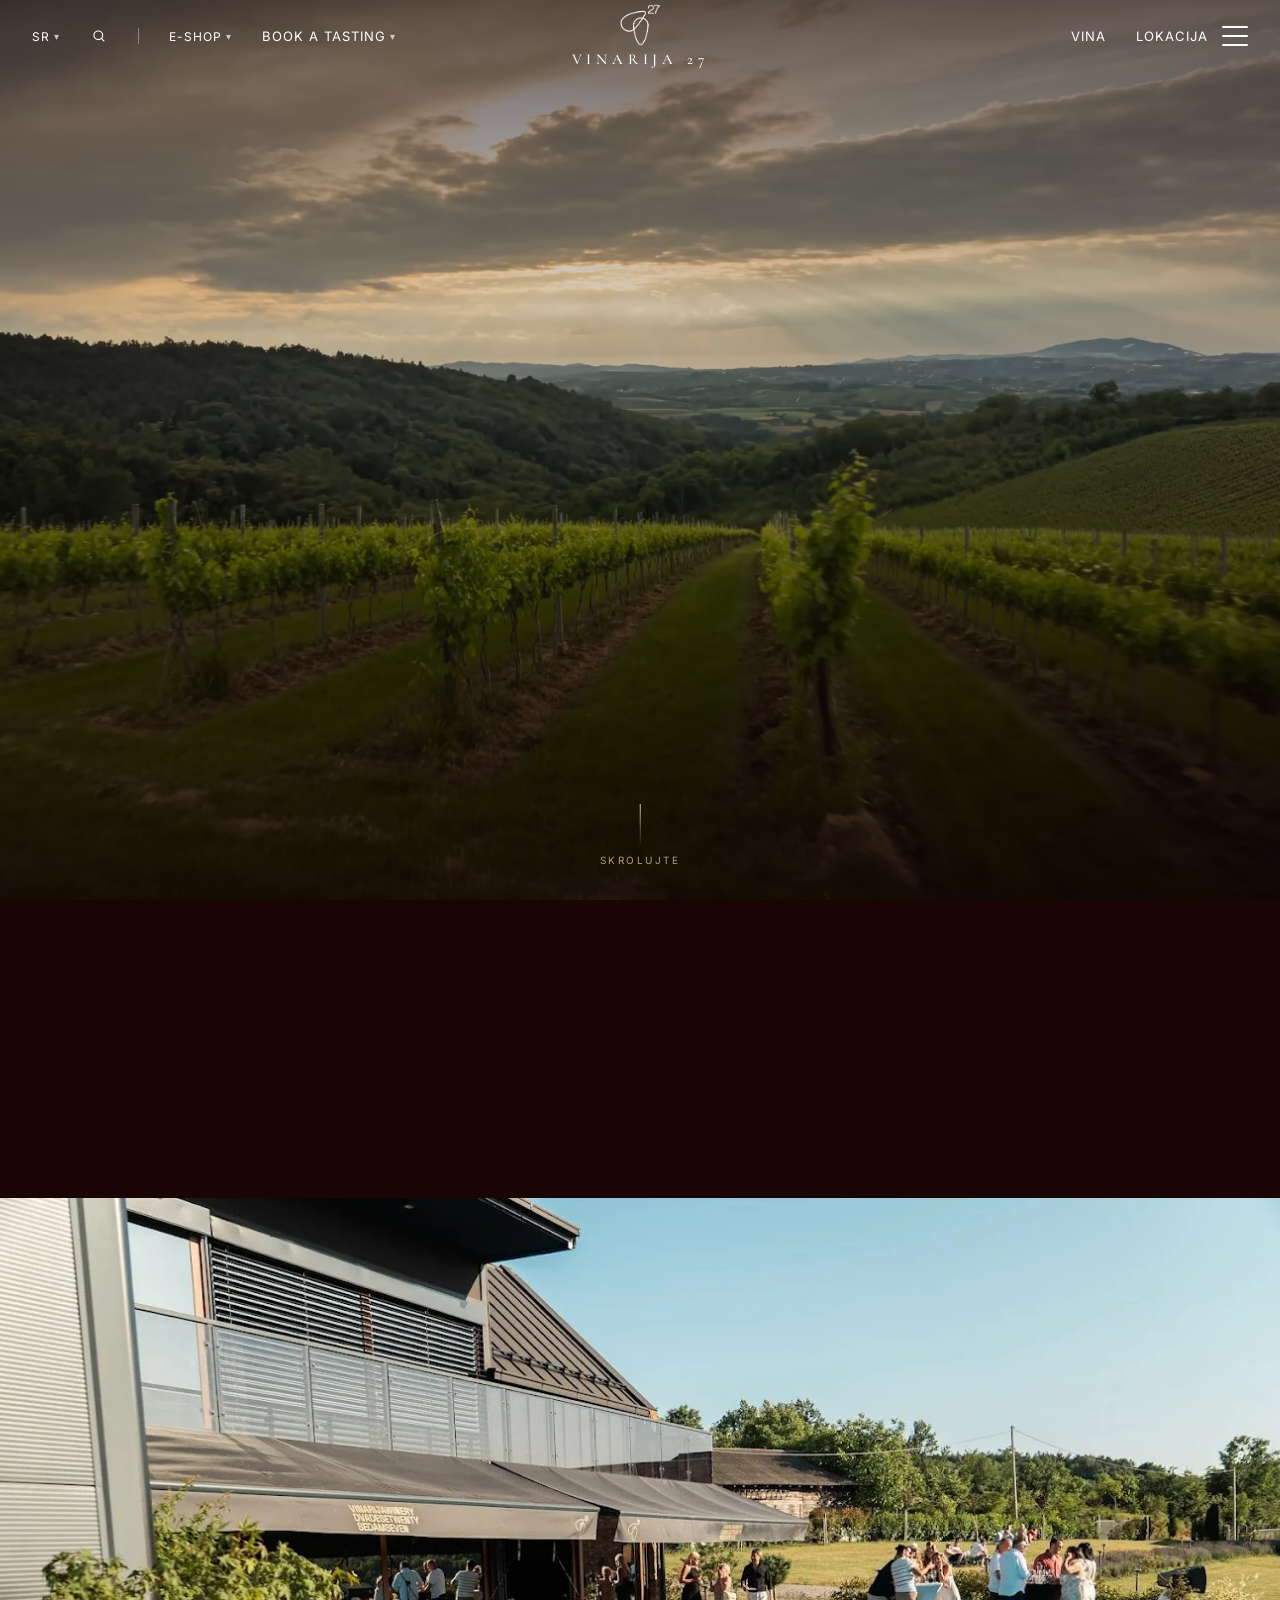
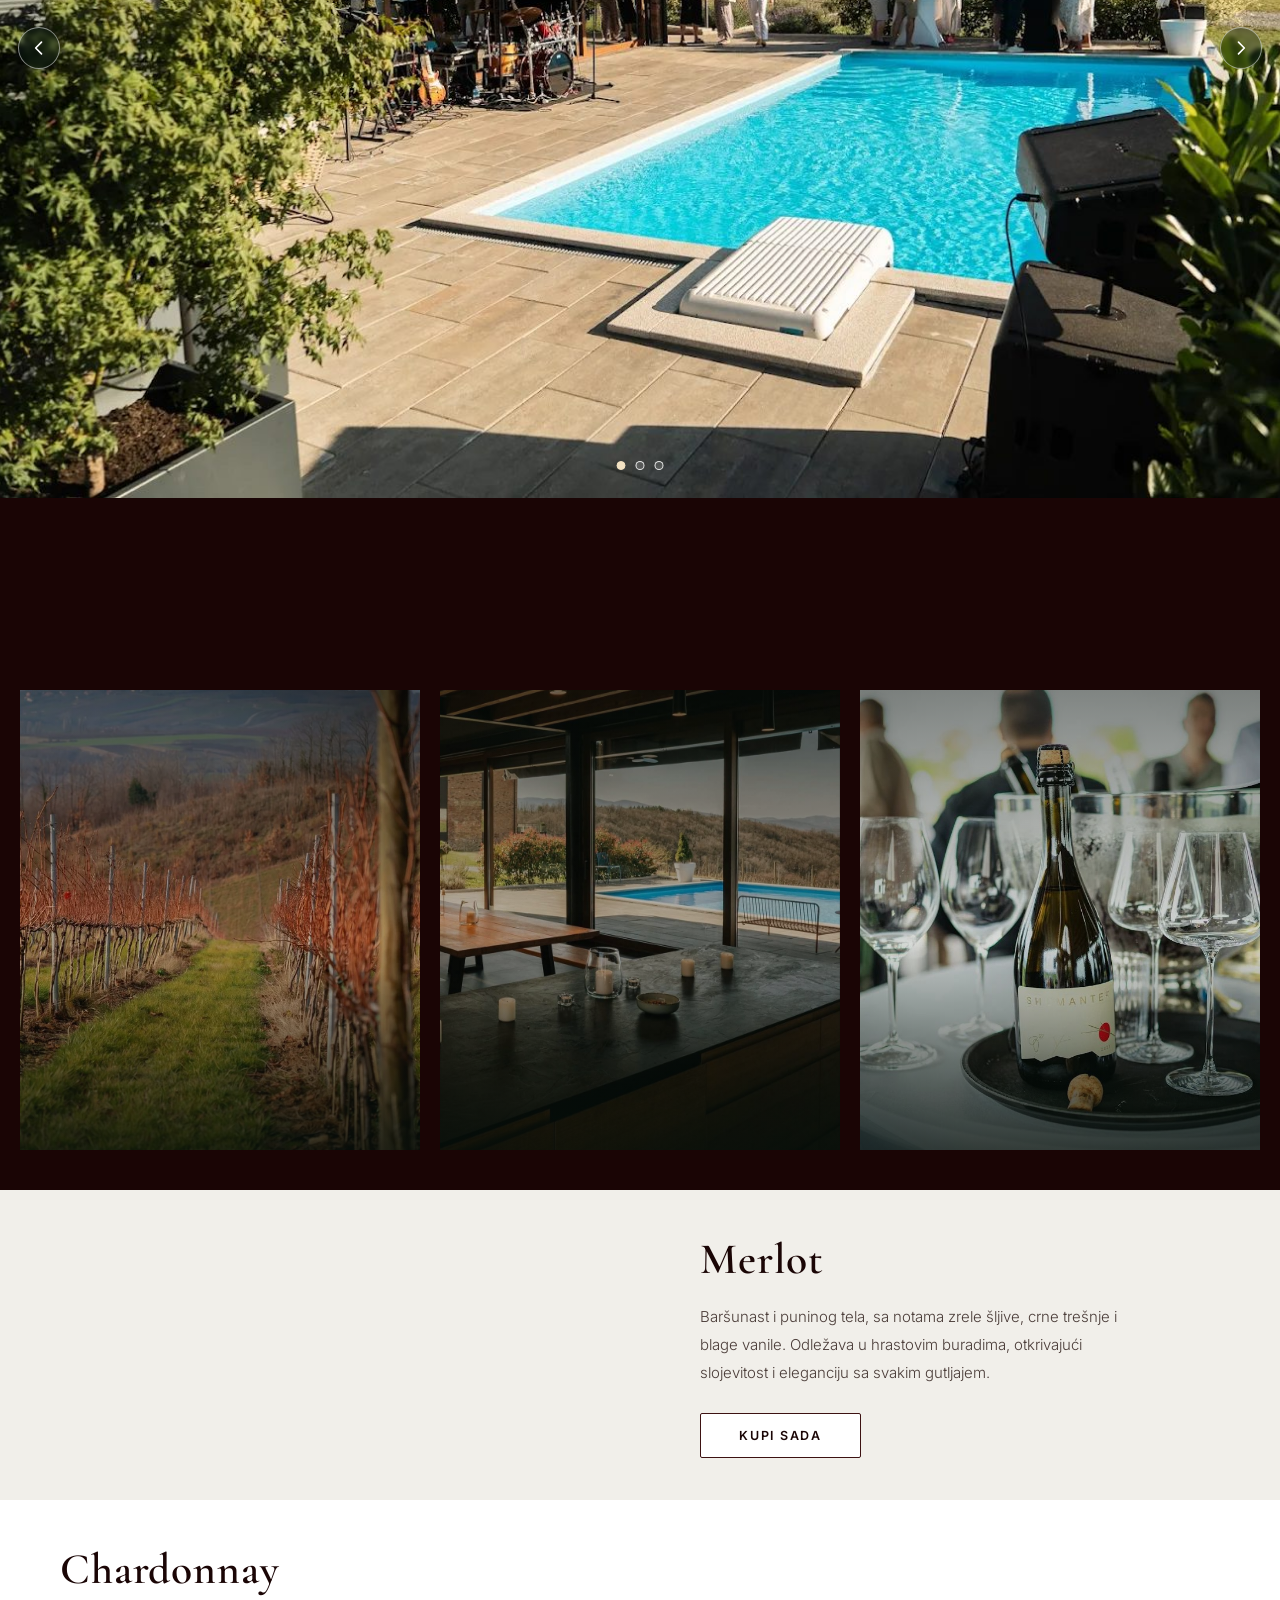
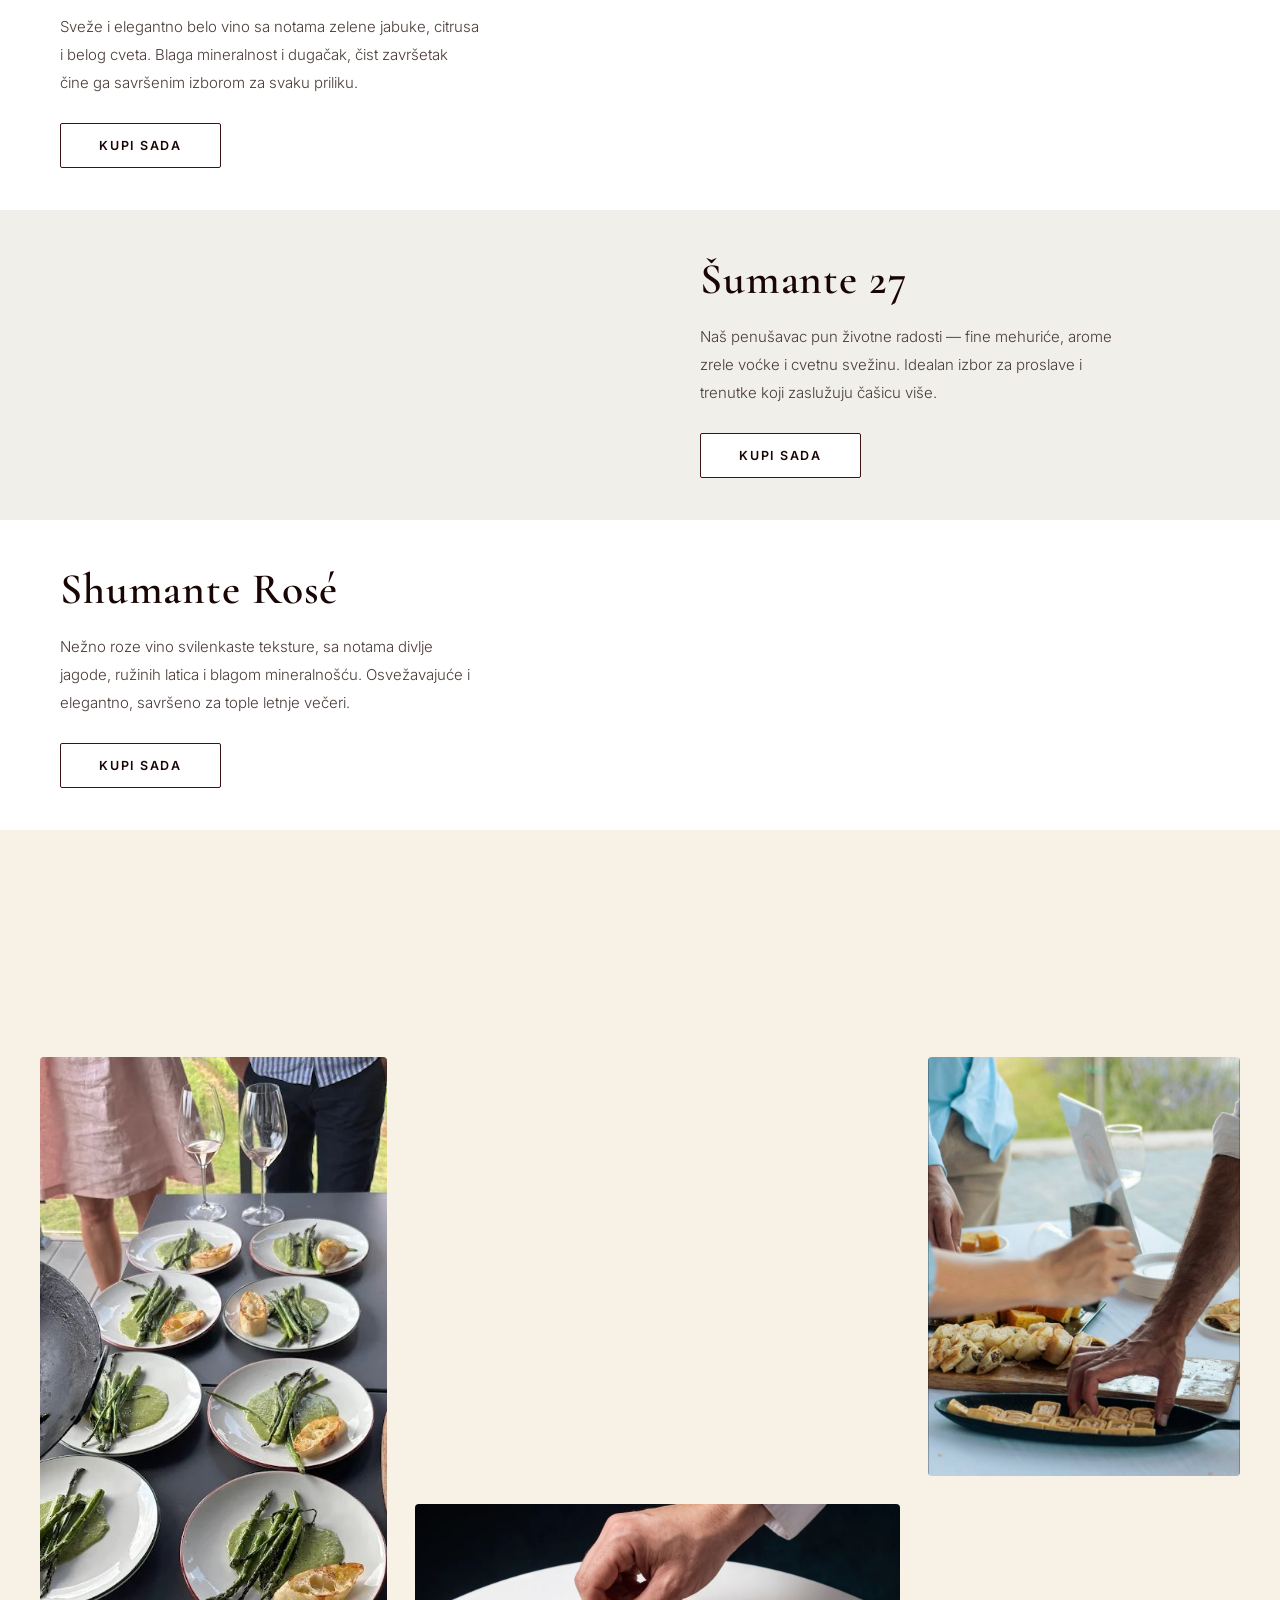
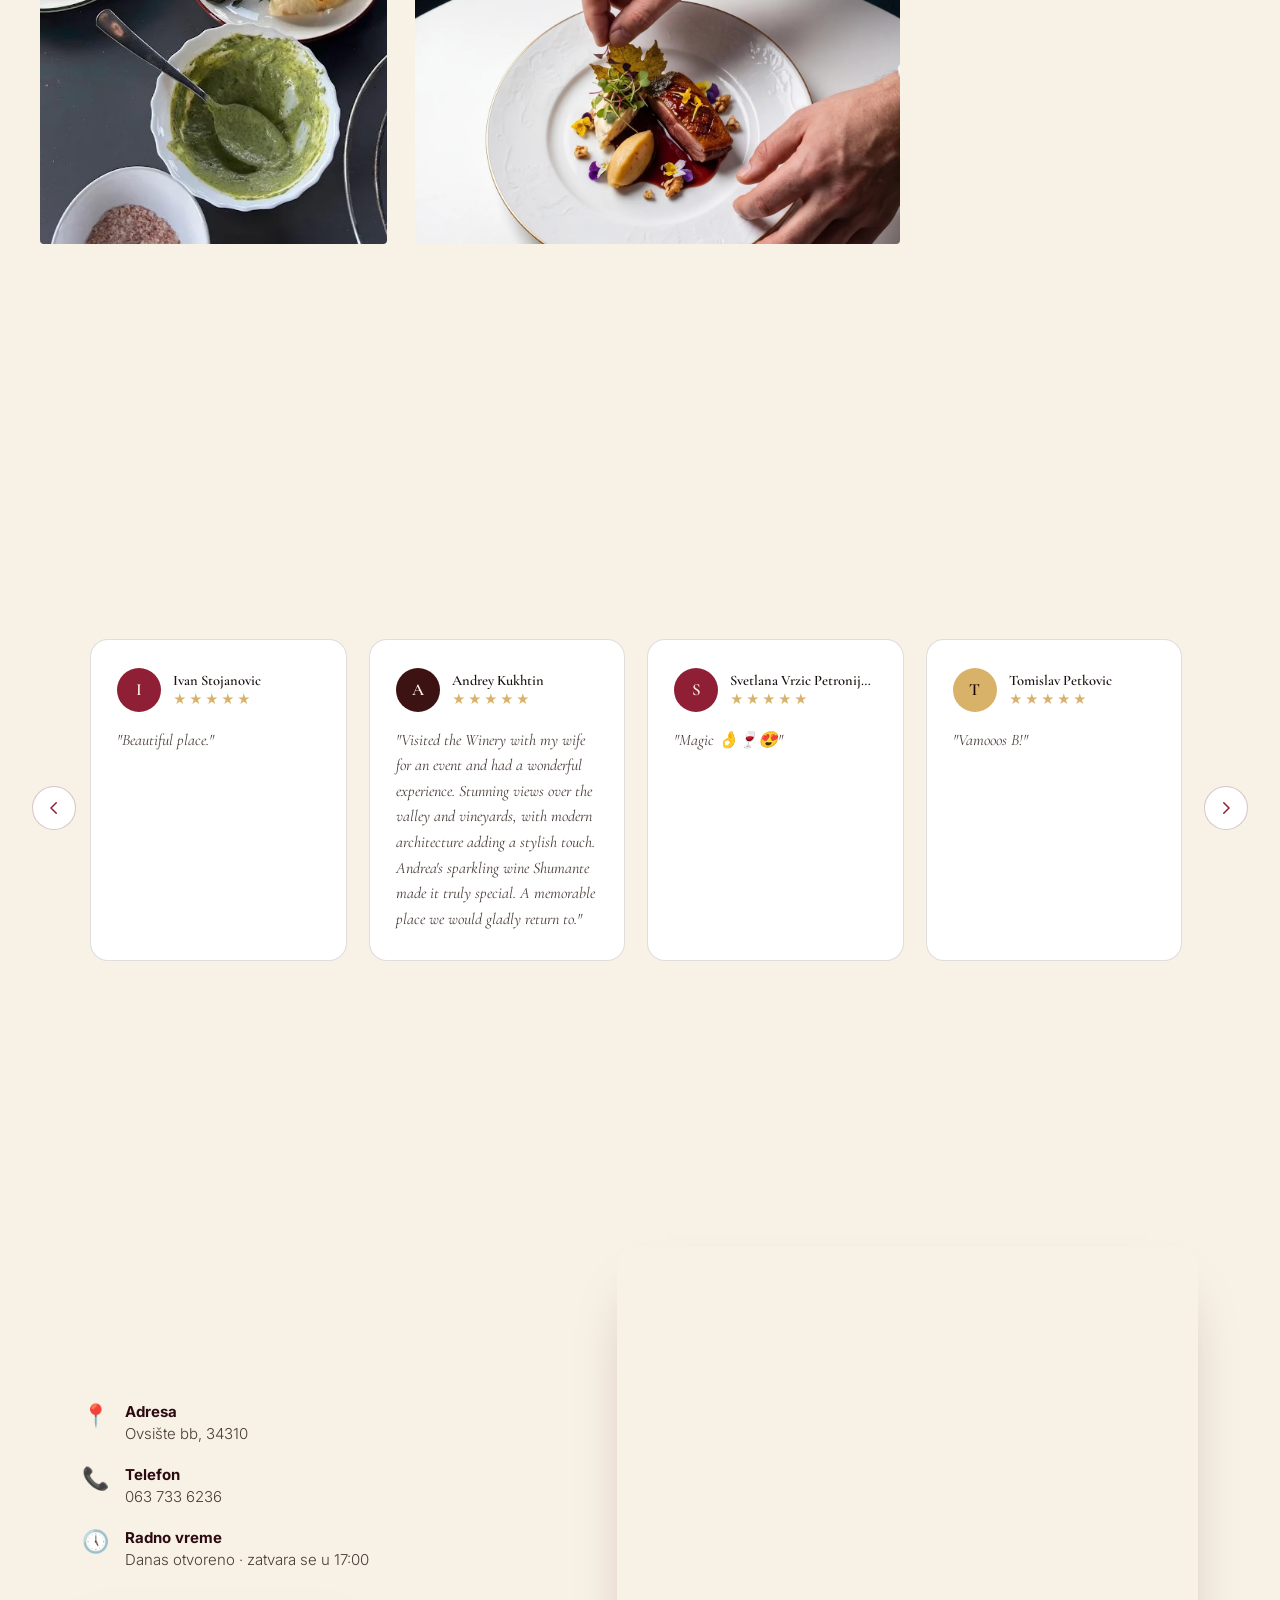
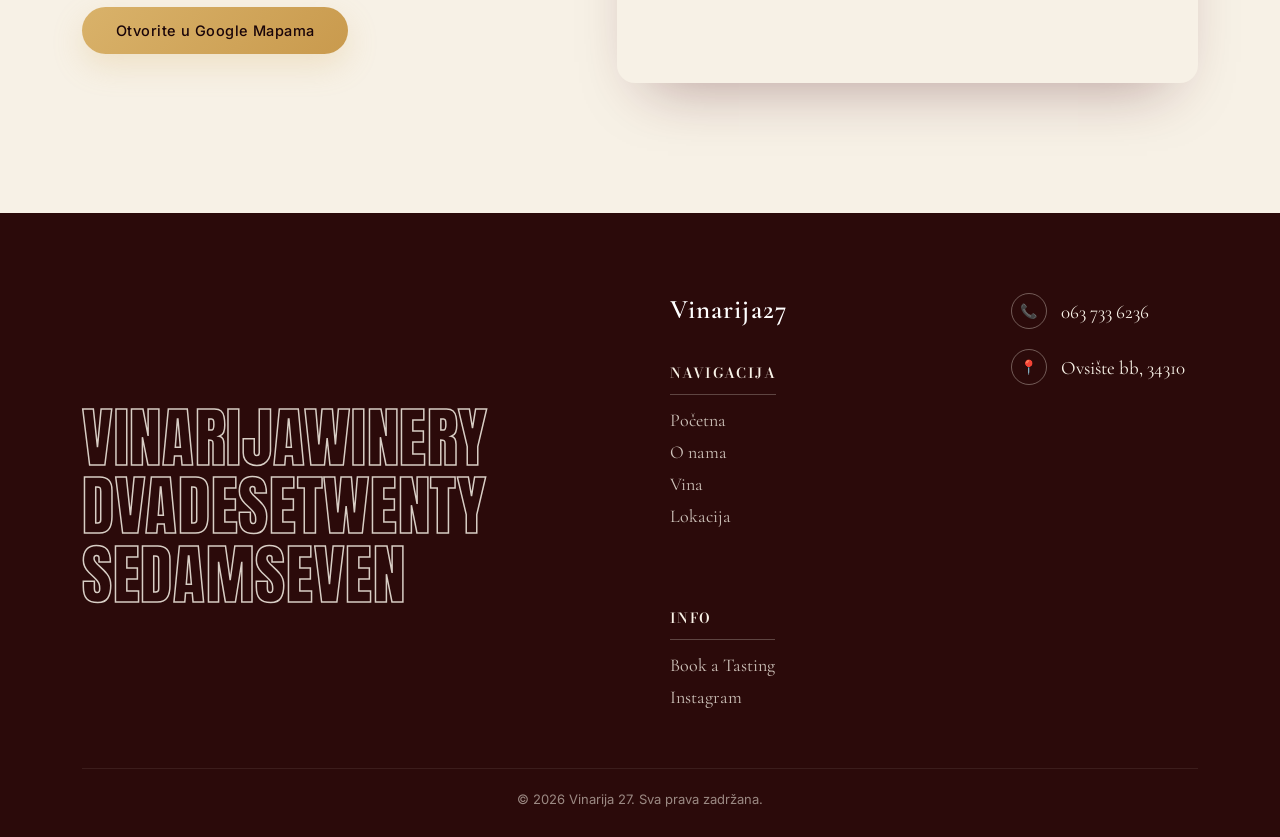
==== index.html @ 19fa3730 "Replace the wine-glass emoji favicon with the branded logo mark Generated favicon-16/32/48.png, appl" ====
<!DOCTYPE html>
<html lang="sr">
<head>
<meta charset="UTF-8">
<meta name="viewport" content="width=device-width, initial-scale=1.0">
<title>Vinarija 27 — Vinarija, Apartmani &amp; Proslave</title>
<meta name="description" content="Vinarija 27 — srpska porodična vinarija: vrhunska vina, udobni apartmani i prelep prostor za privatne proslave. Ovsište bb, 34310.">
<link rel="icon" type="image/png" sizes="32x32" href="images/favicon/favicon-32.png">
<link rel="icon" type="image/png" sizes="16x16" href="images/favicon/favicon-16.png">
<link rel="apple-touch-icon" sizes="180x180" href="images/favicon/apple-touch-icon.png">
<link rel="shortcut icon" href="images/favicon/favicon.ico">
<link rel="preconnect" href="https://fonts.googleapis.com">
<link rel="preconnect" href="https://fonts.gstatic.com" crossorigin>
<link href="https://fonts.googleapis.com/css2?family=Anton&family=Bodoni+Moda:wght@600;700&family=Cormorant+Garamond:wght@300;400;500;600;700&family=Inter:wght@300;400;500;600&display=swap" rel="stylesheet">
<link rel="stylesheet" href="css/style.css">
</head>
<body>

<div id="pageTransition" aria-hidden="true"></div>

<div id="loader">
  <img src="images/nav-logo-27.png" alt="Vinarija 27" class="loader-logo">
  <p>Vinarija 27</p>
</div>
<script>
  if (sessionStorage.getItem('vinarija27-scrollY') !== null) {
    document.getElementById('loader').style.display = 'none';
  }
</script>

<nav id="navbar">
  <div class="nav-inner nav-split">
    <div class="nav-links nav-left">
      <span class="nav-lang">SR <i>▾</i></span>
      <button class="nav-icon-btn" aria-label="Pretraga">
        <svg viewBox="0 0 20 20" fill="none"><circle cx="9" cy="9" r="6.2" stroke="currentColor" stroke-width="1.6"/><path d="M17 17l-3.6-3.6" stroke="currentColor" stroke-width="1.6" stroke-linecap="round"/></svg>
      </button>
      <span class="nav-divider"></span>
      <span class="nav-drop">E-Shop <i>▾</i></span>
      <a href="#contact" class="nav-drop">Book A Tasting <i>▾</i></a>
    </div>
    <a href="#home" class="logo-block">
      <img src="images/nav-logo-27.png" alt="Vinarija 27" class="logo-mark">
      <span class="logo-word">Vinarija 27</span>
    </a>
    <div class="nav-right-group">
      <div class="nav-links nav-right">
        <a href="#wine-showcase">Vina</a>
        <a href="#location">Lokacija</a>
      </div>
      <button id="navToggle" aria-label="Meni">
        <span></span><span></span><span></span>
      </button>
    </div>
  </div>
</nav>

<div id="mobileMenu">
  <div class="menu-topbar">
    <span class="menu-eshop">E-Shop <i>▾</i></span>
    <a href="#home" class="menu-logo-block">
      <img src="images/nav-logo-27.png" alt="Vinarija 27" class="logo-mark menu-logo-mark">
      <span class="logo-word menu-logo-word">Vinarija 27</span>
    </a>
    <div class="menu-topbar-right">
      <a href="#contact" class="menu-book-btn">Book a Tasting</a>
      <button id="menuClose" aria-label="Zatvori meni">
        <svg viewBox="0 0 24 24" fill="none"><path d="M6 6l12 12M18 6L6 18" stroke="currentColor" stroke-width="1.6" stroke-linecap="round"/></svg>
      </button>
    </div>
  </div>
  <nav class="menu-list">
    <a href="#home" class="menu-item">
      <span class="menu-item-num">01</span>
      <span class="menu-item-text">
        <span class="menu-item-word">Početna</span>
        <span class="menu-item-thumb"><img src="images/hero-1.jpg" alt="" loading="lazy"></span>
      </span>
    </a>
    <a href="#about" class="menu-item">
      <span class="menu-item-num">02</span>
      <span class="menu-item-text">
        <span class="menu-item-word">O nama</span>
        <span class="menu-item-thumb"><img src="images/interior-view.jpg" alt="" loading="lazy"></span>
      </span>
    </a>
    <a href="#wine-showcase" class="menu-item">
      <span class="menu-item-num">03</span>
      <span class="menu-item-text">
        <span class="menu-item-word">Vina i ponuda</span>
        <span class="menu-item-thumb"><img src="images/wine-family.jpg" alt="" loading="lazy"></span>
      </span>
    </a>
    <a href="#location" class="menu-item">
      <span class="menu-item-num">04</span>
      <span class="menu-item-text">
        <span class="menu-item-word">Lokacija</span>
        <span class="menu-item-thumb"><img src="images/estate-1.jpg" alt="" loading="lazy"></span>
      </span>
    </a>
  </nav>
  <div class="menu-footer-links">
    <a href="#contact" class="menu-small-item"><span class="menu-small-num">05</span><span>Book a Tasting</span></a>
    <a href="https://www.instagram.com/" target="_blank" rel="noopener" class="menu-small-item"><span class="menu-small-num">06</span><span>Instagram</span></a>
  </div>
</div>

<header id="home">
  <div id="heroPinWrapper">
    <div class="hero-layer" id="heroLayer1" style="background-image:url('images/hero-1.jpg'); background-image:image-set(url('images/hero-1.webp') type('image/webp') 1x, url('images/hero-1.jpg') type('image/jpeg') 1x)">
      <video id="heroVideo" class="hero-video" autoplay muted loop playsinline preload="auto" poster="images/hero-1.jpg">
        <source src="videos/vinarija27-hero.mp4" type="video/mp4">
      </video>
    </div>
    <div class="hero-gradient"></div>

    <h1 class="visually-hidden">Dobrodošli u Vinariju 27</h1>

    <div class="scroll-cue">
      <span></span>
      <p>Skrolujte</p>
    </div>
  </div>
</header>

<section id="discover-band">
  <div class="discover-band-inner">
    <h2 class="statement-heading">DISCOVER</h2>
    <a href="about.html" class="btn-rect page-transition-link">ABOUT US</a>
  </div>
</section>

<section id="statement">
  <div id="statementPinWrapper">
    <div id="statementPinSticky">
      <div class="statement-bg"></div>
      <div class="statement-box" id="statementBox">
        <div class="statement-slide active" style="background-image:url('images/pool.jpg')"></div>
        <div class="statement-slide" style="background-image:url('images/bottling-hall.jpg')"></div>
        <div class="statement-slide" style="background-image:url('images/interior-view.jpg')"></div>
        <button class="slider-arrow slider-arrow-prev" id="statementPrev" aria-label="Prethodna slika">
          <svg viewBox="0 0 24 24" fill="none"><path d="M15 5l-7 7 7 7" stroke="currentColor" stroke-width="2" stroke-linecap="round" stroke-linejoin="round"/></svg>
        </button>
        <button class="slider-arrow slider-arrow-next" id="statementNext" aria-label="Sledeća slika">
          <svg viewBox="0 0 24 24" fill="none"><path d="M9 5l7 7-7 7" stroke="currentColor" stroke-width="2" stroke-linecap="round" stroke-linejoin="round"/></svg>
        </button>
        <div class="statement-slider-dots" id="statementSliderDots">
          <button class="slider-dot active" data-index="0" aria-label="Slika 1: bazen"></button>
          <button class="slider-dot" data-index="1" aria-label="Slika 2: sala za flaširanje vina"></button>
          <button class="slider-dot" data-index="2" aria-label="Slika 3: enterijer sa pogledom na vinograde"></button>
        </div>
      </div>
      <div class="statement-text" id="statementText">
        <h2 class="statement-heading">VINARIJA<br>27<br>RESORT</h2>
        <a href="resort.html" class="btn-rect page-transition-link">DISCOVER MORE</a>
        <p class="statement-desc">Surrounded by vineyards, in the heart of our estate near Topola, in the very heart of Šumadija, lies our Vinarija 27 — an estate that has, since 2020, blended a modern winemaking vision with the spirit of this region, today home to exceptional wines, a luxury resort, and unforgettable celebrations.</p>
      </div>
    </div>
  </div>
</section>

<section id="estates">
  <div class="estates-inner">
    <h2 class="estates-heading" id="estatesHeading" aria-label="Wine Estates">
      <svg class="estates-heading-svg" viewBox="0 0 1000 125" preserveAspectRatio="xMidYMid meet" aria-hidden="true" focusable="false">
        <text x="15" y="116" textLength="978" lengthAdjust="spacingAndGlyphs">WINE ESTATES</text>
      </svg>
      <span class="estates-heading-mobile" aria-hidden="true">WINE<br>ESTATES</span>
    </h2>
    <div class="estates-panels" id="estatesPanels">
      <div class="estate-panel">
        <div class="estate-panel-image" style="background-image:url('images/estate-1.jpg')"></div>
        <div class="estate-panel-overlay"></div>
        <div class="estate-panel-content">
          <h3 class="estate-panel-title">Vinogradi</h3>
          <a href="vinogradi.html" class="btn-rect page-transition-link">DISCOVER</a>
        </div>
      </div>
      <div class="estate-panel">
        <div class="estate-panel-image" style="background-image:url('images/estate-2.jpg')"></div>
        <div class="estate-panel-overlay"></div>
        <div class="estate-panel-content">
          <h3 class="estate-panel-title">Apartmani</h3>
          <a href="apartmani.html" class="btn-rect page-transition-link">DISCOVER</a>
        </div>
      </div>
      <div class="estate-panel">
        <div class="estate-panel-image" style="background-image:url('images/estate-3.jpg')"></div>
        <div class="estate-panel-overlay"></div>
        <div class="estate-panel-content">
          <h3 class="estate-panel-title">Proslave</h3>
          <a href="proslave.html" class="btn-rect page-transition-link">DISCOVER</a>
        </div>
      </div>
    </div>
  </div>
</section>

<section id="wine-showcase">
  <div class="bottle-row" data-side="left">
    <div class="bottle-visual">
      <img src="images/bottle-merlot.png" alt="Vinarija 27 Merlot 2022" class="bottle-img">
    </div>
    <div class="bottle-copy">
      <h3 class="bottle-name">Merlot</h3>
      <p class="bottle-desc">Baršunast i puninog tela, sa notama zrele šljive, crne trešnje i blage vanile. Odležava u hrastovim buradima, otkrivajući slojevitost i eleganciju sa svakim gutljajem.</p>
      <a href="#contact" class="btn-outline-gold">KUPI SADA</a>
    </div>
  </div>
  <div class="bottle-row bottle-row-right" data-side="right">
    <div class="bottle-visual">
      <img src="images/bottle-chardonnay.png" alt="Vinarija 27 Chardonnay 2024" class="bottle-img">
    </div>
    <div class="bottle-copy">
      <h3 class="bottle-name">Chardonnay</h3>
      <p class="bottle-desc">Sveže i elegantno belo vino sa notama zelene jabuke, citrusa i belog cveta. Blaga mineralnost i dugačak, čist završetak čine ga savršenim izborom za svaku priliku.</p>
      <a href="#contact" class="btn-outline-gold">KUPI SADA</a>
    </div>
  </div>
  <div class="bottle-row" data-side="left">
    <div class="bottle-visual">
      <img src="images/bottle-shumante.png" alt="Vinarija 27 Šumante 27 2023" class="bottle-img">
    </div>
    <div class="bottle-copy">
      <h3 class="bottle-name">Šumante 27</h3>
      <p class="bottle-desc">Naš penušavac pun životne radosti — fine mehuriće, arome zrele voćke i cvetnu svežinu. Idealan izbor za proslave i trenutke koji zaslužuju čašicu više.</p>
      <a href="#contact" class="btn-outline-gold">KUPI SADA</a>
    </div>
  </div>
  <div class="bottle-row bottle-row-right" data-side="right">
    <div class="bottle-visual">
      <img src="images/bottle-shumante-rose.png" alt="Vinarija 27 Shumante Rosé" class="bottle-img">
    </div>
    <div class="bottle-copy">
      <h3 class="bottle-name">Shumante Rosé</h3>
      <p class="bottle-desc">Nežno roze vino svilenkaste teksture, sa notama divlje jagode, ružinih latica i blagom mineralnošću. Osvežavajuće i elegantno, savršeno za tople letnje večeri.</p>
      <a href="#contact" class="btn-outline-gold">KUPI SADA</a>
    </div>
  </div>
</section>

<section id="food-experience">
  <div class="food-inner">
    <h2 class="food-heading" aria-label="Food Experience">
      <span class="food-heading-desktop" aria-hidden="true">Food Experience</span>
      <span class="food-heading-mobile" aria-hidden="true">Food<br>Experience</span>
    </h2>
    <hr class="food-divider">
    <div class="food-grid">
      <div class="food-photo food-photo-left">
        <img src="images/food-terrace.jpg" alt="Terasa restorana Vinarije 27">
      </div>
      <div class="food-copy">
        <span class="section-label">Restoran</span>
        <h3 class="food-subheading">Posvećenost u svakom detalju</h3>
        <p class="lead">Naša vinarija nudi jedinstveno gastronomsko iskustvo, gde se tradicionalni ukusi Šumadije spajaju sa modernim pristupom kulinarstvu. Uživajte u pažljivo pripremljenim jelima uz čašu našeg vina.</p>
        <a href="restoran.html" class="btn-rect page-transition-link">VIEW</a>
      </div>
      <div class="food-photo food-photo-right">
        <img src="images/food-plate.jpg" alt="Jelo iz ponude restorana">
      </div>
      <div class="food-photo food-photo-below">
        <img src="images/food-plating.jpg" alt="Finalno plasiranje jela na tanjir">
      </div>
    </div>
  </div>
</section>

<main>

  <section id="about">
    <div class="testimonials-head">
      <h2 class="reviews-heading">REVIEWS</h2>
      <p class="testimonials-sub">Preko 50+ recenzija na Google-u od naših gostiju</p>
      <p class="testimonials-rating">4.8 / 5.0 <span class="stars" aria-hidden="true">★★★★★</span></p>
      <a href="https://www.google.com/maps/search/?api=1&query=Vinarija+27+Ovsi%C5%A1te+bb+34310" target="_blank" rel="noopener" class="btn-rect reviews-viewall">VIEW ALL</a>
    </div>
    <div class="testimonials-carousel">
      <button class="testimonials-arrow testimonials-arrow-prev" id="testimonialsPrev" aria-label="Prethodna recenzija">
        <svg viewBox="0 0 24 24" fill="none"><path d="M15 5l-7 7 7 7" stroke="currentColor" stroke-width="2" stroke-linecap="round" stroke-linejoin="round"/></svg>
      </button>
      <div class="testimonials-track" id="testimonialsTrack">
            <blockquote class="testimonial-card">
              <div class="testimonial-top">
                <span class="testimonial-avatar" style="background:var(--wine-600)">I</span>
                <div class="testimonial-who">
                  <p class="testimonial-name">Ivan Stojanovic</p>
                  <div class="testimonial-stars" aria-hidden="true">★★★★★</div>
                </div>
              </div>
              <p class="testimonial-text">"Beautiful place."</p>
            </blockquote>
            <blockquote class="testimonial-card">
              <div class="testimonial-top">
                <span class="testimonial-avatar" style="background:var(--forest-800)">A</span>
                <div class="testimonial-who">
                  <p class="testimonial-name">Andrey Kukhtin</p>
                  <div class="testimonial-stars" aria-hidden="true">★★★★★</div>
                </div>
              </div>
              <p class="testimonial-text">"Visited the Winery with my wife for an event and had a wonderful experience. Stunning views over the valley and vineyards, with modern architecture adding a stylish touch. Andrea's sparkling wine Shumante made it truly special. A memorable place we would gladly return to."</p>
            </blockquote>
            <blockquote class="testimonial-card">
              <div class="testimonial-top">
                <span class="testimonial-avatar" style="background:var(--wine-600)">S</span>
                <div class="testimonial-who">
                  <p class="testimonial-name">Svetlana Vrzic Petronijevic</p>
                  <div class="testimonial-stars" aria-hidden="true">★★★★★</div>
                </div>
              </div>
              <p class="testimonial-text">"Magic 👌🍷😍"</p>
            </blockquote>
            <blockquote class="testimonial-card">
              <div class="testimonial-top">
                <span class="testimonial-avatar" style="background:var(--gold-400); color:var(--forest-950)">T</span>
                <div class="testimonial-who">
                  <p class="testimonial-name">Tomislav Petkovic</p>
                  <div class="testimonial-stars" aria-hidden="true">★★★★★</div>
                </div>
              </div>
              <p class="testimonial-text">"Vamooos B!"</p>
            </blockquote>
            <blockquote class="testimonial-card">
              <div class="testimonial-top">
                <span class="testimonial-avatar" style="background:var(--forest-950)">P</span>
                <div class="testimonial-who">
                  <p class="testimonial-name">Payton Moormier</p>
                  <div class="testimonial-stars" aria-hidden="true">★★★★★</div>
                </div>
              </div>
              <p class="testimonial-text">"We attended a corporate gathering at the winery and had a truly wonderful afternoon. The atmosphere was elegant yet relaxed, with beautiful views, great ambiance, and an incredible selection of wines. Everything was thoughtfully organized."</p>
            </blockquote>
            <blockquote class="testimonial-card">
              <div class="testimonial-top">
                <span class="testimonial-avatar" style="background:var(--wine-800)">P</span>
                <div class="testimonial-who">
                  <p class="testimonial-name">Pedja Vuckovic</p>
                  <div class="testimonial-stars" aria-hidden="true">★★★★★</div>
                </div>
              </div>
              <p class="testimonial-text">"I don't know if the wines are good, but the ambiance and vineyards deserve to be visited!"</p>
            </blockquote>
            <blockquote class="testimonial-card">
              <div class="testimonial-top">
                <span class="testimonial-avatar" style="background:var(--forest-900)">M</span>
                <div class="testimonial-who">
                  <p class="testimonial-name">Mića</p>
                  <div class="testimonial-stars" aria-hidden="true">★★★★★</div>
                </div>
              </div>
              <p class="testimonial-text">"Beautiful ambiance in the heart of Šumadija, every wine speaks for itself! A must visit!!"</p>
            </blockquote>
            <blockquote class="testimonial-card">
              <div class="testimonial-top">
                <span class="testimonial-avatar" style="background:var(--forest-800)">I</span>
                <div class="testimonial-who">
                  <p class="testimonial-name">Iva Brankovic</p>
                  <div class="testimonial-stars" aria-hidden="true">★★★★★</div>
                </div>
              </div>
              <p class="testimonial-text">"Beautiful, peaceful and luxuriously decorated place with soul. Highly recommended!"</p>
            </blockquote>
            <blockquote class="testimonial-card">
              <div class="testimonial-top">
                <span class="testimonial-avatar" style="background:var(--wine-600)">B</span>
                <div class="testimonial-who">
                  <p class="testimonial-name">B. M.</p>
                  <div class="testimonial-stars" aria-hidden="true">★★★★★</div>
                </div>
              </div>
              <p class="testimonial-text">"A place with a magical view and warmth. Good wines. I would recommend Šumante to everyone."</p>
            </blockquote>
            <blockquote class="testimonial-card">
              <div class="testimonial-top">
                <span class="testimonial-avatar" style="background:var(--gold-400); color:var(--forest-950)">D</span>
                <div class="testimonial-who">
                  <p class="testimonial-name">Dušan Savković</p>
                  <div class="testimonial-stars" aria-hidden="true">★★★★★</div>
                </div>
              </div>
              <p class="testimonial-text">"Fantastic place. Not just an ordinary winery, but a place for complete, true enjoyment."</p>
            </blockquote>
            <blockquote class="testimonial-card">
              <div class="testimonial-top">
                <span class="testimonial-avatar" style="background:var(--forest-950)">B</span>
                <div class="testimonial-who">
                  <p class="testimonial-name">Branislav Veljkovic</p>
                  <div class="testimonial-stars" aria-hidden="true">★★★★★</div>
                </div>
              </div>
            </blockquote>
            <blockquote class="testimonial-card">
              <div class="testimonial-top">
                <span class="testimonial-avatar" style="background:var(--wine-800)">M</span>
                <div class="testimonial-who">
                  <p class="testimonial-name">Marko Isailovic</p>
                  <div class="testimonial-stars" aria-hidden="true">★★★★★</div>
                </div>
              </div>
              <p class="testimonial-text">"Worth seeing and visiting too."</p>
            </blockquote>
            <blockquote class="testimonial-card">
              <div class="testimonial-top">
                <span class="testimonial-avatar" style="background:var(--forest-900)">A</span>
                <div class="testimonial-who">
                  <p class="testimonial-name">Anne Rodionova</p>
                  <div class="testimonial-stars" aria-hidden="true">★★★★★</div>
                </div>
              </div>
            </blockquote>
            <blockquote class="testimonial-card">
              <div class="testimonial-top">
                <span class="testimonial-avatar" style="background:var(--forest-800)">L</span>
                <div class="testimonial-who">
                  <p class="testimonial-name">Ljubomir</p>
                  <div class="testimonial-stars" aria-hidden="true">★★★★★</div>
                </div>
              </div>
            </blockquote>
            <blockquote class="testimonial-card">
              <div class="testimonial-top">
                <span class="testimonial-avatar" style="background:var(--gold-400); color:var(--forest-950)">M</span>
                <div class="testimonial-who">
                  <p class="testimonial-name">Milan B.</p>
                  <div class="testimonial-stars" aria-hidden="true">★★★★★</div>
                </div>
              </div>
              <p class="testimonial-text">"Price per person RSD 4,500–5,000."</p>
            </blockquote>
            <blockquote class="testimonial-card">
              <div class="testimonial-top">
                <span class="testimonial-avatar" style="background:var(--forest-950)">N</span>
                <div class="testimonial-who">
                  <p class="testimonial-name">Nemanja Knezevic</p>
                  <div class="testimonial-stars" aria-hidden="true">★★★★★</div>
                </div>
              </div>
            </blockquote>
            <blockquote class="testimonial-card">
              <div class="testimonial-top">
                <span class="testimonial-avatar" style="background:var(--wine-800)">D</span>
                <div class="testimonial-who">
                  <p class="testimonial-name">Dragana Popovic</p>
                  <div class="testimonial-stars" aria-hidden="true">★★★★★</div>
                </div>
              </div>
            </blockquote>
            <blockquote class="testimonial-card">
              <div class="testimonial-top">
                <span class="testimonial-avatar" style="background:var(--forest-900)">S</span>
                <div class="testimonial-who">
                  <p class="testimonial-name">Stefan Pesic</p>
                  <div class="testimonial-stars" aria-hidden="true">★★★★★</div>
                </div>
              </div>
            </blockquote>
            <blockquote class="testimonial-card">
              <div class="testimonial-top">
                <span class="testimonial-avatar" style="background:var(--forest-800)">М</span>
                <div class="testimonial-who">
                  <p class="testimonial-name">Марко Минић</p>
                  <div class="testimonial-stars" aria-hidden="true">★★★★★</div>
                </div>
              </div>
            </blockquote>
            <blockquote class="testimonial-card">
              <div class="testimonial-top">
                <span class="testimonial-avatar" style="background:var(--wine-600)">A</span>
                <div class="testimonial-who">
                  <p class="testimonial-name">Aleksandar</p>
                  <div class="testimonial-stars" aria-hidden="true">★★★★★</div>
                </div>
              </div>
            </blockquote>
            <blockquote class="testimonial-card">
              <div class="testimonial-top">
                <span class="testimonial-avatar" style="background:var(--gold-400); color:var(--forest-950)">N</span>
                <div class="testimonial-who">
                  <p class="testimonial-name">Novak Kostic</p>
                  <div class="testimonial-stars" aria-hidden="true">★★★★★</div>
                </div>
              </div>
            </blockquote>
            <blockquote class="testimonial-card">
              <div class="testimonial-top">
                <span class="testimonial-avatar" style="background:var(--forest-950)">M</span>
                <div class="testimonial-who">
                  <p class="testimonial-name">Marko Milutinovic</p>
                  <div class="testimonial-stars" aria-hidden="true">★★★★★</div>
                </div>
              </div>
            </blockquote>
      </div>
      <button class="testimonials-arrow testimonials-arrow-next" id="testimonialsNext" aria-label="Sledeća recenzija">
        <svg viewBox="0 0 24 24" fill="none"><path d="M9 5l7 7-7 7" stroke="currentColor" stroke-width="2" stroke-linecap="round" stroke-linejoin="round"/></svg>
      </button>
    </div>
  </section>

  <section id="location">
    <div class="container location-grid">
      <div class="location-info">
        <p class="section-label">Posetite nas</p>
        <h2>Pronađite Vinariju 27</h2>
        <ul class="info-list">
          <li>
            <span class="info-icon">📍</span>
            <div>
              <strong>Adresa</strong>
              <p>Ovsište bb, 34310</p>
            </div>
          </li>
          <li>
            <span class="info-icon">📞</span>
            <div>
              <strong>Telefon</strong>
              <p><a href="tel:+381637336236">063 733 6236</a></p>
            </div>
          </li>
          <li>
            <span class="info-icon">🕔</span>
            <div>
              <strong>Radno vreme</strong>
              <p>Danas otvoreno &middot; zatvara se u 17:00</p>
            </div>
          </li>
        </ul>
        <a class="btn btn-primary" href="https://www.google.com/maps/search/?api=1&query=Vinarija+27+Ovsi%C5%A1te+bb+34310" target="_blank" rel="noopener">Otvorite u Google Mapama</a>
      </div>
      <div class="location-map">
        <iframe
          title="Mapa — Vinarija 27"
          src="https://www.google.com/maps?q=Vinarija+27,+Ovsi%C5%A1te+bb,+34310+Ovsi%C5%A1te,+Srbija&output=embed"
          loading="lazy"
          referrerpolicy="no-referrer-when-downgrade">
        </iframe>
      </div>
    </div>
  </section>


</main>

<footer id="contact">
  <div class="container footer-inner">
    <div class="footer-columns-wrap">
      <div class="footer-brand-mark">
        <p class="footer-brand-mark-text" aria-label="Vinarija 27 — Winery — Dvadesetsedam">VINARIJAWINERY<br>DVADESETWENTY<br>SEDAMSEVEN</p>
      </div>
      <div class="footer-grid">
        <div class="footer-links">
          <div class="logo">Vinarija<span>27</span></div>
          <div class="footer-columns">
            <div class="footer-col">
              <h4>Navigacija</h4>
              <a href="#home">Početna</a>
              <a href="#about">O nama</a>
              <a href="#wine-showcase">Vina</a>
              <a href="#location">Lokacija</a>
            </div>
            <div class="footer-col">
              <h4>Info</h4>
              <a href="#contact">Book a Tasting</a>
              <a href="https://www.instagram.com/" target="_blank" rel="noopener">Instagram</a>
            </div>
          </div>
        </div>
        <div class="footer-contact">
          <div class="footer-contact-item">
            <span class="info-icon">📞</span>
            <a href="tel:+381637336236">063 733 6236</a>
          </div>
          <div class="footer-contact-item">
            <span class="info-icon">📍</span>
            <span>Ovsište bb, 34310</span>
          </div>
        </div>
      </div>
    </div>
    <p class="footer-note">&copy; <span id="year"></span> Vinarija 27. Sva prava zadržana.</p>
  </div>
</footer>

<script src="js/main.js"></script>
</body>
</html>
---- css/style.css ----
:root {
  --wine-950: #1a0509;
  --wine-900: #2b0a12;
  --wine-800: #4a0f1c;
  --wine-700: #6b1626;
  --wine-600: #8f1f34;
  --wine-500: #b32a45;
  --wine-muted: #6b3737;
  --gold-400: #d9b26a;
  --gold-300: #e8caa0;
  --gold-200: #f3e2c2;
  --cream: #f7f1e6;
  --ink: #1c1210;
  --ink-soft: #4a3c38;
  --forest-950: #1a0505;
  --forest-900: #2b0a0a;
  --forest-800: #3d1212;
  --sage-100: #f3e2c2;
  --radius: 18px;
  --ease: cubic-bezier(0.22, 1, 0.36, 1);
}

* { margin: 0; padding: 0; box-sizing: border-box; }

html { scroll-behavior: smooth; }

body {
  font-family: 'Inter', sans-serif;
  background: var(--cream);
  color: var(--ink);
  overflow-x: hidden;
}

h1, h2, h3, .logo {
  font-family: 'Cormorant Garamond', serif;
}

img { max-width: 100%; display: block; }

.container {
  max-width: 1180px;
  margin: 0 auto;
  padding: 0 32px;
}

a { text-decoration: none; color: inherit; }

/* ---------- Loader ---------- */
#loader {
  position: fixed;
  inset: 0;
  z-index: 9999;
  background: var(--wine-950);
  display: flex;
  flex-direction: column;
  align-items: center;
  justify-content: center;
  gap: 18px;
  transition: opacity 0.8s var(--ease), visibility 0.8s var(--ease);
}
#loader.hidden { opacity: 0; visibility: hidden; pointer-events: none; }
.loader-logo {
  width: 96px;
  height: auto;
  animation: logoPulse 1.8s ease-in-out infinite;
}
@keyframes logoPulse {
  0%, 100% { transform: scale(1); opacity: 0.82; }
  50% { transform: scale(1.08); opacity: 1; }
}
#loader p {
  color: var(--gold-200);
  font-family: 'Cormorant Garamond', serif;
  letter-spacing: 0.3em;
  font-size: 14px;
  text-transform: uppercase;
}

/* ---------- Page transition (two-panel wipe) ---------- */
#pageTransition {
  position: fixed;
  inset: 0;
  z-index: 9999;
  pointer-events: none;
  transform: translateX(-100%);
  background: linear-gradient(to right,
    var(--forest-900) 0%, var(--forest-900) 82%,
    var(--wine-muted) 82%, var(--wine-muted) 100%);
}
#pageTransition.pt-animate { transition: transform 0.6s cubic-bezier(0.65, 0, 0.35, 1); }
#pageTransition.pt-cover { transform: translateX(0); }
#pageTransition.pt-reveal { transform: translateX(100%); }
@media (prefers-reduced-motion: reduce) {
  #pageTransition.pt-animate { transition: none; }
}

/* ---------- Placeholder pages ---------- */
body.placeholder-page {
  background: var(--cream);
  min-height: 100vh;
  display: flex;
  align-items: center;
  justify-content: center;
}
.placeholder-label {
  font-family: 'Cormorant Garamond', serif;
  font-weight: 600;
  font-size: clamp(28px, 5vw, 56px);
  letter-spacing: 0.06em;
  text-transform: uppercase;
  color: var(--forest-900);
  text-align: center;
  padding: 0 24px;
}
.back-arrow {
  position: fixed;
  top: 32px;
  left: 32px;
  width: 52px;
  height: 52px;
  display: flex;
  align-items: center;
  justify-content: center;
  border-radius: 50%;
  background: var(--forest-900);
  color: var(--cream);
  text-decoration: none;
  z-index: 10;
  transition: transform 0.3s var(--ease), background 0.3s var(--ease);
}
.back-arrow svg { width: 22px; height: 22px; }
.back-arrow:hover { background: var(--wine-muted); transform: scale(1.08); }
@media (max-width: 600px) {
  .back-arrow { top: 20px; left: 20px; width: 44px; height: 44px; }
  .back-arrow svg { width: 18px; height: 18px; }
}

/* ---------- Detail page (Vinogradi, and future filled-in pages) ---------- */
body.detail-page { background: var(--cream); }
.detail-hero {
  position: relative;
  height: 70svh;
  min-height: 420px;
  background-size: cover;
  background-position: center;
  display: flex;
  align-items: flex-end;
  justify-content: center;
  padding-bottom: 64px;
}
.detail-hero-overlay {
  position: absolute;
  inset: 0;
  background: linear-gradient(to top, rgba(6, 16, 11, 0.75), rgba(6, 16, 11, 0.1) 55%, rgba(6, 16, 11, 0.35));
}
.detail-hero-title {
  position: relative;
  font-family: 'Cormorant Garamond', serif;
  font-weight: 500;
  font-size: clamp(48px, 9vw, 130px);
  line-height: 1;
  letter-spacing: 0.02em;
  color: var(--cream);
  text-align: center;
}
.detail-intro {
  max-width: 620px;
  margin: 0 auto;
  padding: 90px 24px 70px;
  text-align: center;
}
.detail-intro .section-label { display: block; }
.detail-intro-text {
  font-family: 'Cormorant Garamond', serif;
  font-size: clamp(18px, 2vw, 22px);
  font-weight: 600;
  line-height: 1.7;
  color: var(--ink-soft);
}
.detail-gallery {
  display: flex;
  gap: 20px;
  padding: 0 24px 130px;
  max-width: 1320px;
  margin: 0 auto;
}
.detail-gallery-item {
  flex: 1 1 0%;
  min-width: 0;
  height: 480px;
  overflow: hidden;
}
.detail-gallery-item img {
  width: 100%;
  height: 100%;
  object-fit: cover;
  display: block;
  transition: transform 0.6s var(--ease);
}
.detail-gallery-item:hover img { transform: scale(1.04); }
@media (max-width: 900px) {
  .detail-gallery { flex-direction: column; padding-bottom: 90px; }
  .detail-gallery-item { height: 320px; }
  .detail-hero { height: 56svh; min-height: 340px; padding-bottom: 40px; }
  .detail-intro { padding: 60px 24px 44px; }
}
.detail-feature-row {
  display: flex;
  align-items: stretch;
  min-height: 480px;
}
.detail-feature-row.reverse { flex-direction: row-reverse; }
.detail-feature-media {
  flex: 1 1 50%;
  min-width: 0;
  display: flex;
  gap: 4px;
}
.detail-feature-media img {
  flex: 1 1 0%;
  min-width: 0;
  width: 100%;
  height: 100%;
  object-fit: cover;
  display: block;
}
.detail-feature-text {
  flex: 1 1 50%;
  display: flex;
  flex-direction: column;
  justify-content: center;
  padding: 60px 90px;
}
.detail-feature-heading {
  font-family: 'Cormorant Garamond', serif;
  font-weight: 600;
  font-size: clamp(26px, 2.6vw, 38px);
  color: var(--forest-950);
  margin-bottom: 16px;
}
.detail-feature-text p {
  font-size: 16px;
  line-height: 1.75;
  color: var(--ink-soft);
  max-width: 440px;
}
@media (max-width: 900px) {
  .detail-feature-row, .detail-feature-row.reverse { flex-direction: column; min-height: auto; }
  .detail-feature-media { height: 320px; }
  .detail-feature-text { padding: 44px 24px; }
  .detail-feature-text p { max-width: none; }
}

/* ---------- Navbar ---------- */
#navbar {
  position: fixed;
  top: 0;
  left: 0;
  right: 0;
  z-index: 500;
  background: transparent;
  box-shadow: none;
  transition: padding 0.4s var(--ease), box-shadow 0.4s var(--ease), background 0.4s var(--ease);
  padding: 26px 0;
}
#navbar.scrolled {
  background: var(--cream);
  box-shadow: 0 10px 30px rgba(12, 33, 24, 0.12);
  padding: 14px 0;
}
.nav-inner {
  max-width: 1320px;
  margin: 0 auto;
  padding: 0 32px;
  display: flex;
  align-items: center;
  justify-content: space-between;
}
.nav-split { position: relative; }
.nav-split .nav-links.nav-left,
.nav-split .nav-links.nav-right { gap: 30px; }
.nav-split .logo-block {
  position: absolute;
  left: 50%;
  top: 50%;
  transform: translate(-50%, -50%);
  display: flex;
  flex-direction: column;
  align-items: center;
  gap: 4px;
}
.logo {
  font-size: 26px;
  font-weight: 600;
  color: #fff;
  letter-spacing: 0.04em;
  transition: color 0.4s var(--ease);
}
.logo span { color: #fff; transition: color 0.4s var(--ease); }
#navbar.scrolled .logo { color: var(--forest-900); }
#navbar.scrolled .logo span { color: var(--wine-500); }
.logo-mark {
  height: 42px;
  width: auto;
  display: block;
  transition: filter 0.4s var(--ease);
}
#navbar.scrolled .logo-mark { filter: brightness(0); }
.logo-word {
  font-family: 'Cormorant Garamond', serif;
  font-size: 15px;
  font-weight: 500;
  letter-spacing: 0.32em;
  text-transform: uppercase;
  color: #fff;
  transition: color 0.4s var(--ease);
}
#navbar.scrolled .logo-word { color: var(--forest-900); }

.nav-links { display: flex; align-items: center; gap: 30px; }
.nav-links a {
  color: #fff;
  font-size: 13px;
  font-weight: 400;
  letter-spacing: 0.08em;
  text-transform: uppercase;
  position: relative;
  transition: opacity 0.3s, color 0.4s var(--ease);
}
#navbar.scrolled .nav-links a { color: var(--forest-900); font-weight: 600; }
.nav-links a:hover { opacity: 0.65; }
.nav-links a::after {
  content: "";
  position: absolute;
  left: 0; bottom: -6px;
  width: 0; height: 1px;
  background: #fff;
  transition: width 0.3s var(--ease), background 0.4s var(--ease);
}
#navbar.scrolled .nav-links a::after { background: var(--forest-900); }
.nav-links a:hover::after { width: 100%; }

.nav-left { color: #fff; }
#navbar.scrolled .nav-left { color: var(--forest-800); }
.nav-lang,
.nav-drop {
  display: inline-flex;
  align-items: center;
  gap: 4px;
  font-size: 12px;
  font-weight: 400;
  letter-spacing: 0.08em;
  text-transform: uppercase;
  color: #fff;
  transition: color 0.4s var(--ease);
}
#navbar.scrolled .nav-lang,
#navbar.scrolled .nav-drop { color: var(--forest-800); font-weight: 600; }
.nav-drop { transition: opacity 0.3s; }
a.nav-drop:hover { opacity: 0.65; }
.nav-lang i, .nav-drop i { font-style: normal; font-size: 10px; opacity: 0.7; }
.nav-icon-btn {
  background: none;
  border: none;
  padding: 2px;
  width: 18px;
  height: 18px;
  color: #fff;
  cursor: pointer;
  display: inline-flex;
  transition: color 0.4s var(--ease);
}
#navbar.scrolled .nav-icon-btn { color: var(--forest-800); }
.nav-divider {
  width: 1px;
  height: 16px;
  background: rgba(255, 255, 255, 0.35);
  transition: background 0.4s var(--ease);
}
#navbar.scrolled .nav-divider { background: rgba(12, 33, 24, 0.15); }

.nav-right-group { display: flex; align-items: center; gap: 14px; margin-left: auto; }

#navToggle {
  display: flex;
  background: none;
  border: none;
  cursor: pointer;
  width: 26px;
  height: 20px;
  flex-direction: column;
  justify-content: space-between;
}
#navToggle span {
  height: 2px;
  width: 100%;
  background: #fff;
  border-radius: 2px;
  transition: transform 0.3s var(--ease), opacity 0.3s, background 0.4s var(--ease);
}
#navbar.scrolled #navToggle span { background: var(--forest-900); }

#mobileMenu {
  position: fixed;
  inset: 0;
  z-index: 480;
  background: var(--forest-950);
  display: flex;
  flex-direction: column;
  transform: translateY(-100%);
  transition: transform 0.5s var(--ease);
  overflow-y: auto;
}
#mobileMenu.open { transform: translateY(0); }
body.menu-open #navbar { opacity: 0; pointer-events: none; }

.menu-topbar {
  display: flex;
  align-items: center;
  justify-content: space-between;
  position: relative;
  padding: 26px 32px;
  flex-shrink: 0;
}
.menu-eshop {
  display: inline-flex;
  align-items: center;
  gap: 4px;
  font-size: 12px;
  font-weight: 400;
  letter-spacing: 0.08em;
  text-transform: uppercase;
  color: var(--cream);
  opacity: 0.85;
}
.menu-eshop i { font-style: normal; font-size: 10px; opacity: 0.7; }
.menu-logo-block {
  position: absolute;
  left: 50%;
  top: 50%;
  transform: translate(-50%, -50%);
  display: flex;
  flex-direction: column;
  align-items: center;
  gap: 4px;
}
.menu-logo-block .logo { font-size: 26px; font-weight: 600; color: var(--cream); letter-spacing: 0.04em; }
.menu-logo-block .logo span { color: var(--gold-300); }
.menu-logo-mark { height: 38px; }
.menu-logo-word {
  font-family: 'Cormorant Garamond', serif;
  font-size: 14px;
  font-weight: 500;
  letter-spacing: 0.32em;
  text-transform: uppercase;
  color: var(--cream);
}
.menu-topbar-right { display: flex; align-items: center; gap: 24px; margin-left: auto; }
.menu-book-btn {
  display: inline-block;
  padding: 12px 26px;
  background: var(--cream);
  color: var(--forest-950);
  font-size: 12px;
  font-weight: 700;
  letter-spacing: 0.1em;
  text-transform: uppercase;
  transition: transform 0.3s var(--ease), background 0.3s var(--ease);
}
.menu-book-btn:hover { transform: translateY(-2px); background: #fff; }
#menuClose {
  background: none;
  border: none;
  padding: 4px;
  width: 26px;
  height: 26px;
  color: var(--cream);
  cursor: pointer;
  display: inline-flex;
  align-items: center;
  justify-content: center;
  transition: opacity 0.3s;
}
#menuClose:hover { opacity: 0.6; }
#menuClose svg { width: 20px; height: 20px; }

.menu-list {
  flex: 1;
  display: flex;
  flex-direction: column;
  justify-content: center;
  padding: 0 32px;
  min-height: 0;
}
.menu-item {
  display: flex;
  align-items: center;
  gap: clamp(16px, 3vw, 40px);
  padding: clamp(10px, 2.2vh, 22px) 0;
  border-bottom: 1px solid rgba(247, 241, 230, 0.15);
}
.menu-item:first-child { border-top: 1px solid rgba(247, 241, 230, 0.15); }
.menu-item-num {
  font-family: 'Inter', sans-serif;
  font-size: clamp(13px, 1.4vw, 16px);
  font-weight: 400;
  letter-spacing: 0.05em;
  color: var(--gold-300);
  opacity: 0.6;
  flex-shrink: 0;
  width: 34px;
}
.menu-item-text {
  display: inline-flex;
  align-items: center;
  min-width: 0;
  max-width: 100%;
  overflow: hidden;
}
.menu-item-word {
  font-family: 'Bodoni Moda', serif;
  font-weight: 600;
  text-transform: uppercase;
  font-size: clamp(34px, 6.4vw, 92px);
  line-height: 1;
  color: var(--cream);
  letter-spacing: 0.01em;
  transition: color 0.3s var(--ease);
  white-space: nowrap;
}
.menu-item-thumb {
  display: inline-block;
  width: 0;
  height: clamp(46px, 6vw, 78px);
  margin-left: 0;
  border-radius: 4px;
  overflow: hidden;
  opacity: 0;
  flex-shrink: 0;
  transition: width 0.4s var(--ease), margin-left 0.4s var(--ease), opacity 0.35s var(--ease);
}
.menu-item-thumb img { width: 100%; height: 100%; object-fit: cover; display: block; }
.menu-item:hover .menu-item-thumb {
  width: clamp(70px, 9vw, 130px);
  margin-left: clamp(16px, 2.4vw, 30px);
  opacity: 1;
}
.menu-item:hover .menu-item-word { color: var(--gold-300); }

.menu-footer-links {
  display: flex;
  gap: clamp(30px, 6vw, 70px);
  padding: 18px 32px 30px;
  flex-shrink: 0;
}
.menu-small-item {
  display: flex;
  flex-direction: column;
  gap: 8px;
  font-family: 'Inter', sans-serif;
}
.menu-small-num {
  font-size: 11px;
  color: var(--gold-300);
  opacity: 0.55;
  letter-spacing: 0.05em;
}
.menu-small-item span:last-child {
  font-size: 13px;
  font-weight: 500;
  letter-spacing: 0.08em;
  text-transform: uppercase;
  color: var(--cream);
  opacity: 0.85;
  transition: opacity 0.3s;
}
.menu-small-item:hover span:last-child { opacity: 1; }

@media (max-width: 700px) {
  .menu-topbar { padding: 20px; }
  .menu-eshop { display: none; }
  .menu-book-btn { display: none; }
  .menu-list { padding: 0 20px; }
  .menu-item { gap: 14px; }
  .menu-item-num { width: 22px; font-size: 12px; }
  .menu-item-word { font-size: clamp(20px, 6.6vw, 36px); }
  .menu-item:hover .menu-item-thumb, .menu-item:active .menu-item-thumb {
    width: 42px;
    margin-left: 10px;
    opacity: 1;
  }
  .menu-footer-links { padding: 16px 20px 24px; gap: 30px; }
}

/* ---------- Hero ---------- */
header#home { position: relative; }

#heroPinWrapper {
  position: relative;
  height: 100svh;
  min-height: 640px;
  overflow: hidden;
  background: var(--wine-950);
}
.hero-layer {
  position: absolute;
  inset: 0;
  background-size: cover;
  background-position: center;
}
#heroLayer1 {
  z-index: 1;
  background-position: center 8%;
  background-color: #2b241f; /* fallback tone until images/hero-1.jpg is added */
}
.hero-video {
  position: absolute;
  inset: 0;
  width: 100%;
  height: 100%;
  object-fit: cover;
  object-position: center 8%;
  background-color: transparent;
}
.hero-gradient {
  position: absolute;
  inset: 0;
  z-index: 2;
  pointer-events: none;
  background: linear-gradient(180deg,
    rgba(13,2,3,0.60) 0%,
    rgba(13,2,3,0.10) 32%,
    rgba(13,2,3,0.20) 60%,
    rgba(13,2,3,0.78) 100%);
}
.visually-hidden {
  position: absolute;
  width: 1px;
  height: 1px;
  padding: 0;
  margin: -1px;
  overflow: hidden;
  clip: rect(0, 0, 0, 0);
  white-space: nowrap;
  border: 0;
}
.stars { color: var(--gold-400); letter-spacing: 2px; }

.btn {
  display: inline-block;
  padding: 15px 34px;
  border-radius: 40px;
  font-size: 14.5px;
  letter-spacing: 0.03em;
  font-weight: 500;
  transition: transform 0.35s var(--ease), box-shadow 0.35s var(--ease), background 0.35s var(--ease), color 0.35s var(--ease);
}
.btn-primary {
  background: linear-gradient(135deg, var(--gold-400), #c99a4d);
  color: var(--wine-950);
  box-shadow: 0 12px 30px rgba(217, 178, 106, 0.25);
}
.btn-primary:hover { transform: translateY(-3px); box-shadow: 0 18px 40px rgba(217, 178, 106, 0.35); }

.scroll-cue {
  position: absolute;
  bottom: 34px;
  left: 50%;
  transform: translateX(-50%);
  z-index: 3;
  display: flex;
  flex-direction: column;
  align-items: center;
  gap: 8px;
  color: var(--gold-300);
}
.scroll-cue span {
  width: 1px;
  height: 42px;
  background: linear-gradient(180deg, var(--gold-300), transparent);
  position: relative;
  overflow: hidden;
}
.scroll-cue span::after {
  content: "";
  position: absolute;
  top: -100%;
  left: 0;
  width: 100%;
  height: 100%;
  background: var(--gold-200);
  animation: scrollDrip 2.2s ease-in-out infinite;
}
@keyframes scrollDrip {
  0% { top: -100%; }
  60% { top: 100%; }
  100% { top: 100%; }
}
.scroll-cue p {
  font-size: 10px;
  letter-spacing: 0.25em;
  text-transform: uppercase;
  opacity: 0.75;
}

/* ---------- Discover band (compact, static) ---------- */
#discover-band {
  padding: 66px 24px;
  background: var(--forest-950);
  text-align: center;
}
#discover-band .btn-rect { border: 1.5px solid transparent; }
.discover-band-inner {
  display: flex;
  flex-direction: column;
  align-items: center;
}

/* ---------- Statement (dark green, split photo/text) ---------- */
#statement { position: relative; padding: 0; }
#statementPinWrapper { position: relative; }
#statementPinSticky {
  position: relative;
  height: 100svh;
  min-height: 560px;
  overflow: hidden;
  background: var(--cream);
}
.statement-bg { position: absolute; inset: 0; background: var(--cream); z-index: 0; }
.statement-box {
  position: absolute;
  top: 0;
  left: 0;
  width: 100%;
  height: 100%;
  border-radius: 0;
  background-size: cover;
  background-position: center;
  box-shadow: 30px 0 70px -25px rgba(0,0,0,0.55);
  z-index: 1;
  transition: width 1s cubic-bezier(0.65, 0, 0.35, 1);
  cursor: grab;
  touch-action: pan-y;
}
.statement-box.is-split { width: 50%; }
.statement-box.dragging { cursor: grabbing; }
.statement-slide {
  position: absolute;
  inset: 0;
  background-size: cover;
  background-position: center;
  background-color: #16302a;
  opacity: 0;
  transition: opacity 0.6s ease;
}
.statement-slide.active { opacity: 1; }
.statement-slider-dots {
  position: absolute;
  left: 50%;
  bottom: 28px;
  transform: translateX(-50%);
  z-index: 3;
  display: flex;
  gap: 10px;
}
.slider-dot {
  width: 9px;
  height: 9px;
  border-radius: 50%;
  border: 1.5px solid rgba(255,255,255,0.85);
  background: rgba(255,255,255,0.15);
  padding: 0;
  cursor: pointer;
  transition: background 0.3s var(--ease), transform 0.3s var(--ease);
}
.slider-dot:hover { transform: scale(1.15); }
.slider-dot.active { background: var(--gold-200); border-color: var(--gold-200); }
.slider-arrow {
  position: absolute;
  top: 50%;
  transform: translateY(-50%);
  z-index: 3;
  width: 42px;
  height: 42px;
  border-radius: 50%;
  border: 1px solid rgba(255,255,255,0.5);
  background: rgba(12, 33, 24, 0.35);
  backdrop-filter: blur(2px);
  color: #fff;
  display: flex;
  align-items: center;
  justify-content: center;
  cursor: pointer;
  transition: background 0.3s var(--ease), transform 0.3s var(--ease), border-color 0.3s var(--ease);
}
.slider-arrow svg { width: 20px; height: 20px; }
.slider-arrow:hover {
  background: var(--gold-200);
  color: var(--forest-950);
  border-color: var(--gold-200);
}
.slider-arrow-prev { left: 18px; }
.slider-arrow-next { right: 18px; }
.slider-arrow:active { transform: translateY(-50%) scale(0.92); }
.statement-text {
  position: absolute;
  top: 0;
  left: 100%;
  width: 0;
  height: 100%;
  z-index: 2;
  display: flex;
  flex-direction: column;
  align-items: center;
  justify-content: center;
  text-align: center;
  padding: 0 24px;
  opacity: 0;
  transform: translateY(24px);
  pointer-events: none;
  transition: opacity 1s cubic-bezier(0.65, 0, 0.35, 1), transform 1s cubic-bezier(0.65, 0, 0.35, 1), left 1s cubic-bezier(0.65, 0, 0.35, 1), width 1s cubic-bezier(0.65, 0, 0.35, 1);
}
.statement-text.is-split {
  left: 50%;
  width: 50%;
  opacity: 1;
  transform: translateY(0);
  pointer-events: auto;
}
@media (prefers-reduced-motion: reduce) {
  .statement-box, .statement-text { transition: none; }
}
@media (max-width: 700px) {
  #statementPinSticky { height: auto; min-height: 0; }
  .statement-box,
  .statement-box.is-split {
    position: relative;
    width: 100%;
    height: 62vh;
    max-height: 460px;
    box-shadow: none;
    transition: none;
  }
  .statement-text,
  .statement-text.is-split {
    position: relative;
    top: auto;
    left: 0;
    width: 100%;
    height: auto;
    opacity: 1;
    transform: none;
    pointer-events: auto;
    padding: 40px 24px 56px;
    transition: none;
  }
}
.statement-heading {
  font-size: clamp(30px, 5vw, 52px);
  font-weight: 600;
  line-height: 1.22;
  color: var(--gold-200);
  letter-spacing: 0.03em;
  text-wrap: balance;
}
#statement .statement-heading {
  color: var(--forest-800);
  font-family: 'Cormorant Garamond', serif;
  font-weight: 500;
  font-size: clamp(28px, 6vw, 110px);
  line-height: 1.02;
  letter-spacing: 0;
}
#statement .btn-rect { background: var(--forest-800); color: var(--cream); border: 1.5px solid transparent; }
.statement-desc {
  font-family: 'Cormorant Garamond', serif;
  font-size: 18px;
  font-weight: 600;
  line-height: 1.7;
  color: var(--ink-soft);
  max-width: 460px;
  margin-top: 28px;
  text-align: center;
}
.btn-rect {
  display: inline-block;
  margin-top: 34px;
  padding: 16px 44px;
  background: var(--cream);
  color: var(--forest-950);
  font-size: 12.5px;
  font-weight: 700;
  letter-spacing: 0.14em;
  border-radius: 0;
  transition: transform 0.3s var(--ease), background 0.3s var(--ease);
}
.btn-rect:hover { transform: translateY(-3px); background: #fff; }

/* ---------- Wine Estates (accordion panels) ---------- */
#estates {
  background: var(--forest-950);
  padding: 24px 0 40px;
}
.estates-heading {
  margin: 0 0 8px;
  padding: 0;
}
.estates-heading-svg {
  display: block;
  width: 100%;
  height: auto;
}
.estates-heading-svg text {
  font-family: 'Cormorant Garamond', serif;
  font-weight: 500;
  font-size: 156px;
  fill: #e6d4c2;
}
.estates-panels {
  display: flex;
  width: 100%;
  height: 460px;
  gap: 20px;
  padding: 0 20px;
  overflow: hidden;
}
.estate-panel {
  position: relative;
  flex: 1 1 0%;
  min-width: 0;
  cursor: pointer;
  overflow: hidden;
  transition: flex 0.7s var(--ease);
}
.estate-panel.active { flex: 1.2 1 0%; }
.estate-panel.shrink { flex: 0.9 1 0%; }
.estate-panel-image {
  position: absolute;
  inset: 0;
  background-size: cover;
  background-position: center;
}
.estate-panel-overlay {
  position: absolute;
  inset: 0;
  background: linear-gradient(to top, rgba(6, 16, 11, 0.8), rgba(6, 16, 11, 0.15) 45%, rgba(6, 16, 11, 0.5));
}
.estate-panel-content {
  position: absolute;
  inset: 0;
  display: flex;
  flex-direction: column;
  align-items: center;
  justify-content: center;
  text-align: center;
  padding: 0 20px;
  opacity: 0;
  transform: translateY(18px);
  transition: opacity 0.45s var(--ease), transform 0.45s var(--ease);
}
.estate-panel.active .estate-panel-content,
.estate-panel:hover .estate-panel-content {
  opacity: 1;
  transform: translateY(0);
}
.estate-panel-title {
  font-family: 'Cormorant Garamond', serif;
  font-size: clamp(22px, 2.4vw, 32px);
  font-weight: 600;
  letter-spacing: 0.14em;
  text-transform: uppercase;
  color: var(--cream);
}
.estate-panel .btn-rect {
  background: transparent;
  color: var(--cream);
  border: 1.5px solid var(--cream);
}
.estate-panel .btn-rect:hover { background: var(--cream); color: var(--forest-950); }

/* ---------- Sections ---------- */
section { padding: 130px 0; position: relative; }
.section-label {
  text-transform: uppercase;
  letter-spacing: 0.3em;
  font-size: 12px;
  color: var(--wine-600);
  font-weight: 600;
  margin-bottom: 14px;
}
.center { text-align: center; }
h2 {
  font-size: clamp(34px, 5vw, 52px);
  font-weight: 600;
  color: var(--wine-900);
  margin-bottom: 20px;
}
.lead {
  font-size: 17px;
  color: var(--ink-soft);
  line-height: 1.75;
  font-weight: 300;
  max-width: 620px;
}
/* ---------- Wine Showcase (alternating bottle rows) ---------- */
#wine-showcase { overflow: hidden; padding: 0; }
.bottle-row {
  display: flex;
  align-items: center;
  min-height: 310px;
  padding: 24px 0;
  background: #f1efea;
  overflow: hidden;
}
.bottle-row-right {
  flex-direction: row-reverse;
  background: #fff;
}
.bottle-visual {
  flex: 1 1 50%;
  display: flex;
  align-items: center;
  justify-content: flex-start;
  padding: 0 20px;
}
.bottle-row-right .bottle-visual { justify-content: flex-end; }
.bottle-img {
  display: block;
  width: 100%;
  max-width: 500px;
  height: auto;
  will-change: transform;
}
.bottle-copy {
  flex: 1 1 50%;
  padding: 0 60px;
}
.bottle-name {
  font-size: clamp(32px, 3.4vw, 48px);
  font-weight: 600;
  color: var(--forest-950);
  letter-spacing: 0.02em;
  margin-bottom: 18px;
}
.bottle-desc {
  font-size: 15px;
  line-height: 1.85;
  font-weight: 300;
  color: var(--ink-soft);
  max-width: 420px;
}
.btn-outline-gold {
  display: inline-block;
  margin-top: 26px;
  padding: 14px 38px;
  background: #fff;
  color: var(--forest-950);
  border: 1.5px solid var(--forest-800);
  font-size: 12.5px;
  font-weight: 600;
  letter-spacing: 0.14em;
  text-transform: uppercase;
  border-radius: 2px;
  transition: background 0.3s var(--ease), border-color 0.3s var(--ease);
}
.btn-outline-gold:hover { background: var(--gold-200); border-color: var(--forest-800); }
@media (max-width: 900px) {
  .bottle-row, .bottle-row-right {
    flex-direction: column;
    text-align: center;
    min-height: auto;
    padding: 32px 24px;
  }
  .bottle-visual, .bottle-row-right .bottle-visual {
    justify-content: center;
    padding: 0;
    margin-bottom: 20px;
  }
  .bottle-img { max-width: 420px; }
  .bottle-copy { padding: 0; max-width: 480px; margin: 0 auto; }
  .bottle-desc { margin-left: auto; margin-right: auto; }
}

/* ---------- Food Experience ---------- */
#food-experience { background: var(--cream); padding-top: 10px; }
.food-inner {
  max-width: 1600px;
  margin: 0 auto;
  padding: 0 40px;
}
.food-heading {
  font-family: 'Cormorant Garamond', serif;
  font-weight: 500;
  text-transform: uppercase;
  white-space: nowrap;
  font-size: clamp(25px, calc((100vw - 80px) / 9.72), 156px);
  color: var(--forest-950);
  letter-spacing: 0.01em;
  line-height: 1;
  margin: 0 0 28px;
}
.food-heading-mobile { display: none; }
.food-divider {
  border: none;
  border-top: 1px solid var(--forest-950);
  opacity: 0.25;
  margin: 0 0 64px;
}
.food-grid {
  display: grid;
  grid-template-columns: 1fr 1.4fr 0.9fr;
  grid-template-rows: auto auto;
  gap: 28px;
}
.food-photo { overflow: hidden; border-radius: 4px; }
.food-photo img {
  width: 100%;
  height: 100%;
  object-fit: cover;
  display: block;
}
.food-photo-left { grid-column: 1; grid-row: 1 / 3; min-height: 560px; }
.food-photo-right { grid-column: 3; grid-row: 1; min-height: 260px; }
.food-photo-below { grid-column: 2; grid-row: 2; height: 340px; }
.food-photo-below img { object-position: 60% 30%; }
.food-copy {
  grid-column: 2;
  grid-row: 1;
  display: flex;
  flex-direction: column;
  justify-content: center;
  align-items: flex-start;
  padding: 0 8px;
}
#food-experience .section-label { color: var(--ink-soft); }
.food-subheading {
  font-family: 'Cormorant Garamond', serif;
  font-size: clamp(26px, 2.6vw, 36px);
  font-weight: 600;
  color: var(--forest-950);
  line-height: 1.25;
  margin: 8px 0 18px;
}
#food-experience .lead { max-width: 460px; }
#food-experience .btn-rect { background: var(--forest-800); color: var(--cream); border: 1.5px solid transparent; }
@media (max-width: 900px) {
  .food-grid {
    grid-template-columns: 1fr;
    grid-template-rows: auto;
  }
  .food-photo-left, .food-copy, .food-photo-right, .food-photo-below {
    grid-column: 1;
    grid-row: auto;
  }
  .food-photo-left { min-height: 320px; }
  .food-photo-right { min-height: 240px; }
  .food-photo-below { display: none; }
  .food-copy { padding: 0; text-align: center; align-items: center; }
  #food-experience .lead { margin-left: auto; margin-right: auto; }
}

/* Testimonials */
#about { background: var(--cream); padding: 48px 0 130px; }
.testimonials-head {
  max-width: 1500px;
  margin: 0 auto 44px;
  padding: 0 32px;
}
.reviews-heading {
  font-family: 'Bodoni Moda', serif;
  font-weight: 600;
  font-size: clamp(32px, 3vw, 44px);
  line-height: 1.05;
  color: var(--forest-800);
  text-transform: uppercase;
  letter-spacing: 0.01em;
  margin-bottom: 12px;
}
.reviews-viewall { margin-top: 0; background: var(--forest-800); color: var(--cream); border: 1.5px solid transparent; }
.testimonials-sub {
  max-width: 500px;
  font-size: 15px;
  color: var(--ink-soft);
  font-weight: 300;
  margin-bottom: 6px;
}
.testimonials-rating {
  font-family: 'Cormorant Garamond', serif;
  font-size: 15px;
  font-weight: 600;
  color: var(--ink);
  letter-spacing: 0.02em;
  margin-bottom: 18px;
}
.testimonials-rating .stars { margin-left: 8px; font-size: 14px; }

.testimonials-carousel {
  display: flex;
  align-items: center;
  gap: 14px;
  max-width: 1500px;
  margin: 0 auto;
  padding: 0 32px;
}
.testimonials-track {
  display: flex;
  gap: 22px;
  overflow-x: auto;
  scroll-snap-type: x mandatory;
  scrollbar-width: none;
  -ms-overflow-style: none;
  padding: 10px 4px 26px;
  flex: 1 1 0%;
  min-width: 0;
}
.testimonials-track::-webkit-scrollbar { display: none; }
.testimonial-card {
  /* --tcard-w is computed in JS from the track's real rendered width
     so exactly 4 cards fill it on desktop with no partial 5th card
     peeking in at the edge. Falls back to 300px pre-JS/no-JS.
     min-width:0 overrides the flex default of min-width:auto, which
     otherwise floors the card at its content's min-content width (the
     nowrap name text) and silently ignores a smaller flex-basis. */
  flex: 0 0 var(--tcard-w, 300px);
  min-width: 0;
  scroll-snap-align: start;
  background: #fff;
  border-radius: var(--radius);
  padding: 28px 26px;
  border: 1px solid rgba(28, 18, 16, 0.14);
}
.testimonial-top { display: flex; align-items: center; gap: 12px; margin-bottom: 16px; }
.testimonial-avatar {
  flex-shrink: 0;
  width: 44px;
  height: 44px;
  border-radius: 50%;
  display: flex;
  align-items: center;
  justify-content: center;
  font-family: 'Cormorant Garamond', serif;
  font-weight: 600;
  font-size: 17px;
  color: var(--cream);
}
.testimonial-who { min-width: 0; }
.testimonial-name {
  font-family: 'Cormorant Garamond', serif;
  font-size: 14.5px;
  font-weight: 600;
  color: var(--ink);
  white-space: nowrap;
  overflow: hidden;
  text-overflow: ellipsis;
}
.testimonial-stars { color: var(--gold-400); font-size: 13px; letter-spacing: 2px; margin-top: 2px; }
.testimonial-text {
  font-family: 'Cormorant Garamond', serif;
  font-size: 16px;
  font-style: italic;
  line-height: 1.6;
  color: var(--ink-soft);
}

.testimonials-arrow {
  flex-shrink: 0;
  width: 44px;
  height: 44px;
  border-radius: 50%;
  border: 1px solid rgba(107, 22, 38, 0.25);
  background: #fff;
  color: var(--wine-600);
  display: flex;
  align-items: center;
  justify-content: center;
  cursor: pointer;
  transition: background 0.3s var(--ease), color 0.3s var(--ease), border-color 0.3s var(--ease);
}
.testimonials-arrow svg { width: 18px; height: 18px; }
.testimonials-arrow:hover { background: var(--wine-600); color: #fff; border-color: var(--wine-600); }

@media (max-width: 900px) {
  .testimonials-head { padding: 0 24px; }
  .testimonials-carousel { padding: 0 24px; }
}
@media (max-width: 640px) {
  .testimonials-head { padding: 0 8px; }
  .testimonials-carousel { padding: 0 8px; gap: 8px; }
  .testimonials-arrow { display: none; }
  .testimonial-card { flex-basis: 260px; }
}

/* Location */
#location { background: var(--cream); }
.location-grid {
  display: grid;
  grid-template-columns: 0.9fr 1.1fr;
  gap: 60px;
  align-items: center;
}
.info-list { list-style: none; margin: 34px 0 38px; display: flex; flex-direction: column; gap: 22px; }
.info-list li { display: flex; gap: 16px; align-items: flex-start; }
.info-icon { font-size: 22px; }
.info-list strong { display: block; color: var(--wine-900); font-size: 15px; margin-bottom: 3px; }
.info-list p { color: var(--ink-soft); font-size: 15px; font-weight: 300; }
.info-list a:hover { color: var(--wine-600); }
.location-map {
  border-radius: var(--radius);
  overflow: hidden;
  box-shadow: 0 30px 60px -30px rgba(74, 15, 28, 0.4);
  aspect-ratio: 4/3;
}
.location-map iframe { width: 100%; height: 100%; border: 0; filter: saturate(0.85) contrast(1.05); }

/* Footer */
footer {
  background: var(--forest-900);
  color: var(--cream);
  padding: 80px 0 30px;
  text-align: left;
}
.footer-columns-wrap {
  display: grid;
  grid-template-columns: 1fr 1fr;
  gap: 60px;
  padding-bottom: 50px;
}
.footer-brand-mark { display: flex; align-items: center; height: 100%; }
.footer-brand-mark-text {
  font-family: 'Anton', sans-serif;
  font-weight: 400;
  font-size: clamp(32px, 5.1vw, 73px);
  line-height: 1.05;
  letter-spacing: 0.01em;
  text-transform: uppercase;
  color: transparent;
  -webkit-text-stroke: 1.5px rgba(247, 241, 230, 0.85);
  margin: 0;
}
.footer-grid {
  display: grid;
  grid-template-columns: 1.2fr 0.8fr;
  gap: 60px;
}
.footer-contact {
  display: flex;
  flex-direction: column;
  gap: 20px;
}
.footer-contact-item {
  display: flex;
  align-items: center;
  gap: 14px;
  font-family: 'Cormorant Garamond', serif;
  font-size: 19px;
  white-space: nowrap;
}
.footer-contact-item .info-icon {
  flex-shrink: 0;
  width: 36px;
  height: 36px;
  border: 1px solid rgba(247, 241, 230, 0.35);
  border-radius: 50%;
  display: flex;
  align-items: center;
  justify-content: center;
  font-size: 14px;
}
.footer-contact-item a { color: var(--cream); }
.footer-contact-item a:hover { color: var(--gold-300); }
.footer-links { display: flex; flex-direction: column; gap: 36px; }
.footer-links .logo { font-size: 27px; }
.footer-columns { display: flex; gap: 70px; flex-wrap: wrap; }
.footer-col h4 {
  font-family: 'Bodoni Moda', serif;
  font-size: 14px;
  font-weight: 600;
  letter-spacing: 0.1em;
  text-transform: uppercase;
  color: var(--cream);
  padding-bottom: 10px;
  margin-bottom: 14px;
  border-bottom: 1px solid rgba(247, 241, 230, 0.25);
}
.footer-col a {
  display: block;
  font-family: 'Cormorant Garamond', serif;
  font-size: 18px;
  color: var(--cream);
  opacity: 0.8;
  margin-bottom: 10px;
  transition: opacity 0.25s var(--ease);
}
.footer-col a:hover { opacity: 1; text-decoration: underline; }
.footer-note {
  border-top: 1px solid rgba(247, 241, 230, 0.15);
  padding-top: 22px;
  text-align: center;
  opacity: 0.55;
  font-size: 13px;
}
@media (max-width: 700px) {
  .footer-columns-wrap { grid-template-columns: 1fr; gap: 30px; padding-bottom: 30px; }
  .footer-brand-mark { height: auto; }
  .footer-brand-mark-text { font-size: clamp(22px, 8vw, 32px); -webkit-text-stroke-width: 1.2px; }
  .footer-grid { grid-template-columns: 1fr; gap: 40px; }
  .footer-columns { gap: 40px; }
}

/* ---------- Reveal on scroll ---------- */
.reveal {
  opacity: 0;
  transform: translateY(40px);
  transition: opacity 0.9s var(--ease), transform 0.9s var(--ease);
}
.reveal.in-view { opacity: 1; transform: translateY(0); }
.reveal-stagger-1 { transition-delay: 0.12s; }
.reveal-stagger-2 { transition-delay: 0.24s; }

.reveal-scale {
  opacity: 0;
  transform: scale(0.96);
  transition: opacity 1s var(--ease), transform 1s var(--ease);
}
.reveal-scale.in-view { opacity: 1; transform: scale(1); }

/* Bottom-to-top clip reveal: content grows upward from a fixed
   bottom edge, as if emerging out of the ground, rather than a
   plain fade/translate. */
.reveal-up, .reveal-up-sync {
  clip-path: inset(100% 0 0 0);
  transition: clip-path 0.75s cubic-bezier(0.33, 1, 0.68, 1);
}
.reveal-up.in-view, .reveal-up-sync.in-view { clip-path: inset(0% 0 0 0); }
.reveal-up-delay { transition-delay: 0.12s; }
.reveal-up-stagger-1 { transition-delay: 0.05s; }
.reveal-up-stagger-2 { transition-delay: 0.1s; }
@media (prefers-reduced-motion: reduce) {
  .reveal-up, .reveal-up-sync { transition: none; clip-path: inset(0 0 0 0); }
}

/* Slow, gentle top-to-bottom settle: content drifts down from just
   above its resting spot and eases to a stop, no bounce/overshoot.
   Used only for the "Vinarija 27 Resort" heading, synced to the same
   observer as the image split (see statementSplit in main.js). */
.reveal-down-sync {
  opacity: 0;
  transform: translateY(-50px);
  transition: opacity 1.15s cubic-bezier(0.33, 1, 0.68, 1), transform 1.15s cubic-bezier(0.33, 1, 0.68, 1);
}
.reveal-down-sync.in-view { opacity: 1; transform: translateY(0); }
@media (prefers-reduced-motion: reduce) {
  .reveal-down-sync { transition: none; opacity: 1; transform: none; }
}
/* The image/text split (.statement-box/.statement-text width/opacity)
   takes 1s to fully settle. The heading and button share that same
   IntersectionObserver trigger but must wait for the photo to finish
   moving before they start, so their transition-delay is set to just
   past that 1s — a strictly sequential "image settles, then text
   appears" instead of everything animating at once. Longhand, not the
   transition shorthand, so it only overrides the delay (see the note
   on .reveal-line below for why that distinction matters). */
#statementText .reveal-down-sync { transition-delay: 1.05s; }
/* DISCOVER MORE (.reveal-up-sync) has a bordo fill at rest, sitting
   on the LIGHT cream side of the split — so on hover it fades to
   transparent with a DARK bordo border/text (not the white/cream
   version used for bordo buttons on dark sections, see ABOUT US
   below), staying readable against the light backdrop showing
   through. That hover must transition faster (0.3s) than the
   button's reveal-up-sync clip-path animation (0.75s, delayed 1.15s
   to wait for the image split). Both live on the same element, so
   this fully spells out transition-property/-duration/
   -timing-function/-delay as parallel comma lists (one entry per
   property, in order) instead of the shorthand — using the shorthand
   here would collapse the two very different timings into one. */
#statementText .btn-rect.reveal-up-sync {
  transition-property: clip-path, background-color, border-color, color;
  transition-duration: 0.75s, 0.3s, 0.3s, 0.3s;
  transition-timing-function: cubic-bezier(0.33, 1, 0.68, 1), ease, ease, ease;
  transition-delay: 1.15s, 0s, 0s, 0s;
}
#statementText .btn-rect.reveal-up-sync:hover {
  background: transparent;
  border-color: var(--forest-800);
  color: var(--forest-800);
}

/* Food Experience copy: a slower reveal-up (1.5s instead of the
   sitewide 0.75s). The heading and the label/subheading/lead text all
   reveal together as one synchronized group (same trigger, no extra
   delay on the text), and the VIEW button follows right after that
   whole group finishes settling (delay = the group's duration + a
   hair of buffer) rather than everything firing at once. */
#food-experience .reveal-up { transition-duration: 1.5s; }
/* VIEW sits on the LIGHT #food-experience section, so like DISCOVER
   MORE its hover fades to transparent with a DARK bordo border/text
   (not white/cream — that's only for bordo buttons on dark sections,
   see ABOUT US below). Same reasoning as #statementText
   .btn-rect.reveal-up-sync above: the hover (0.3s) and this button's
   reveal-up clip-path animation (1.5s, delayed 1.55s) need different
   timings on the same element, so both are spelled out as parallel
   comma lists rather than the transition shorthand. */
#food-experience .food-copy .btn-rect {
  transition-property: clip-path, background-color, border-color, color;
  transition-duration: 1.5s, 0.3s, 0.3s, 0.3s;
  transition-timing-function: cubic-bezier(0.33, 1, 0.68, 1), ease, ease, ease;
  transition-delay: 1.55s, 0s, 0s, 0s;
}
#food-experience .food-copy .btn-rect:hover {
  background: transparent;
  border-color: var(--forest-800);
  color: var(--forest-800);
}

/* VIEW ALL sits on the LIGHT #about section, so like DISCOVER MORE
   and VIEW its hover fades to transparent with a DARK bordo
   border/text. Also .reveal-up/.reveal-up-delay (0.75s clip-path,
   0.12s delay) — same reasoning as the two blocks above, both
   timings spelled out as parallel comma lists so the shorthand
   doesn't collapse them into one. .btn-rect.reviews-viewall (two
   classes) outranks the single-class .reveal-up/.reveal-up-delay
   rules regardless of source order. */
.btn-rect.reviews-viewall {
  transition-property: clip-path, background-color, border-color, color;
  transition-duration: 0.75s, 0.3s, 0.3s, 0.3s;
  transition-timing-function: cubic-bezier(0.33, 1, 0.68, 1), ease, ease, ease;
  transition-delay: 0.12s, 0s, 0s, 0s;
}
.btn-rect.reviews-viewall:hover {
  background: transparent;
  border-color: var(--forest-800);
  color: var(--forest-800);
}

/* ABOUT US (#discover-band .btn-rect) sits on the dark #discover-band
   section, so even though its own rest-state fill is cream (not
   bordo), its hover should read the same way as the bordo buttons
   above: fade to transparent (revealing the dark section behind it)
   with a cream border and cream text, instead of the base .btn-rect
   hover's plain white fill. Also .reveal-up/.reveal-up-delay (0.75s
   clip-path, 0.12s delay) — same reasoning as the blocks above, both
   timings spelled out as parallel comma lists. */
#discover-band .btn-rect.reveal-up {
  transition-property: clip-path, background-color, border-color, color;
  transition-duration: 0.75s, 0.3s, 0.3s, 0.3s;
  transition-timing-function: cubic-bezier(0.33, 1, 0.68, 1), ease, ease, ease;
  transition-delay: 0.12s, 0s, 0s, 0s;
}
#discover-band .btn-rect.reveal-up:hover {
  background: transparent;
  border-color: var(--cream);
  color: var(--cream);
}

/* Divider line drawing in left-to-right, e.g. under the Food Experience
   heading — same trigger mechanism as .reveal-up (see checkRevealUp),
   but scaleX from the left edge instead of a clip-path reveal. */
.reveal-line {
  transform: scaleX(0);
  transform-origin: left;
  /* Longhand, not the transition shorthand: the shorthand resets
     transition-delay to 0s for any sub-property it doesn't mention,
     which would silently override .reveal-up-delay's stagger. */
  transition-property: transform;
  transition-duration: 0.7s;
  transition-timing-function: cubic-bezier(0.33, 1, 0.68, 1);
}
.reveal-line.in-view { transform: scaleX(1); }
@media (prefers-reduced-motion: reduce) {
  .reveal-line { transition: none; transform: scaleX(1); }
}

/* ---------- Responsive ---------- */
@media (max-width: 1080px) {
  .nav-split .nav-links { display: none; }
}
@media (max-width: 900px) {
  .location-grid { grid-template-columns: 1fr; }
  section { padding: 90px 0; }
  #estates { padding: 16px 0 30px; }
  .estates-panels { height: 380px; gap: 14px; padding: 0 14px; }
  .estates-heading { margin-bottom: 16px; }
}
@media (max-width: 480px) {
  .btn { text-align: center; }
  #estates { padding: 12px 0 24px; }
  .estates-panels { height: 300px; gap: 8px; padding: 0 8px; }
  .estate-panel-title { font-size: 18px; letter-spacing: 0.08em; }
  .estate-panel .btn-rect { padding: 12px 28px; margin-top: 14px; }
}

/* ---------- Wine Estates: stacked full-bleed panels on mobile ---------- */
.estates-heading-mobile { display: none; }
@media (max-width: 700px) {
  #estates { padding: 0; }
  .estates-inner { padding: 0; }
  .estates-heading { margin: 0; }
  .estates-heading-svg { display: none; }
  .estates-heading-mobile {
    display: block;
    font-family: 'Cormorant Garamond', serif;
    font-weight: 500;
    font-size: clamp(46px, 13vw, 68px);
    line-height: 1.05;
    color: #e6d4c2;
    text-align: center;
    padding: 64px 20px;
  }
  .estates-panels {
    flex-direction: column;
    height: auto;
    gap: 0;
    padding: 0;
    overflow: visible;
  }
  .estate-panel {
    flex: none;
    width: 100%;
    height: 78vh;
    min-height: 480px;
  }
  .estate-panel.active, .estate-panel.shrink { flex: none; }
  .estate-panel-content { opacity: 1; transform: none; }
  .estate-panel-title { font-size: 30px; letter-spacing: 0.12em; }
}

/* ---------- Food Experience: two-line heading on mobile ---------- */
@media (max-width: 700px) {
  .food-heading { white-space: normal; }
  .food-heading-desktop { display: none; }
  .food-heading-mobile {
    display: block;
    font-size: clamp(34px, calc((100vw - 80px) / 6.48), 90px);
    line-height: 1.05;
  }
}

/* ---------- Reviews: centered head, visible arrows, smaller cards on mobile ---------- */
@media (max-width: 700px) {
  .testimonials-head { text-align: center; }
  .testimonials-rating { display: flex; flex-direction: column; align-items: center; gap: 4px; }
  .testimonials-rating .stars { margin-left: 0; }
  .testimonials-arrow { display: flex; width: 36px; height: 36px; }
  .testimonials-arrow svg { width: 15px; height: 15px; }
  .testimonial-card { flex-basis: 220px; padding: 20px 18px; }
  .testimonial-text { font-size: 14.5px; }
}

/* ---------- Resort: bigger heading, slightly smaller button on mobile ---------- */
@media (max-width: 700px) {
  #statement .statement-heading { font-size: 44px; }
  #statementText .btn-rect { font-size: 11px; padding: 14px 34px; }
}

/* ---------- Footer: centered, bigger brand mark, stacked columns on mobile ---------- */
@media (max-width: 700px) {
  .footer-brand-mark { justify-content: center; }
  .footer-brand-mark-text { text-align: center; font-size: clamp(26px, calc((100vw - 64px) / 9.3), 46px); }
  .footer-grid { justify-items: center; }
  .footer-links { align-items: center; text-align: center; }
  .footer-columns { flex-direction: column; align-items: center; text-align: center; gap: 32px; }
  .footer-contact { align-items: center; text-align: center; }
}

/* ---------- Navbar: only the logo mark once scrolled (no wordmark) ---------- */
#navbar.scrolled .logo-word { display: none; }
#navbar.scrolled .nav-split .logo-block { gap: 0; }
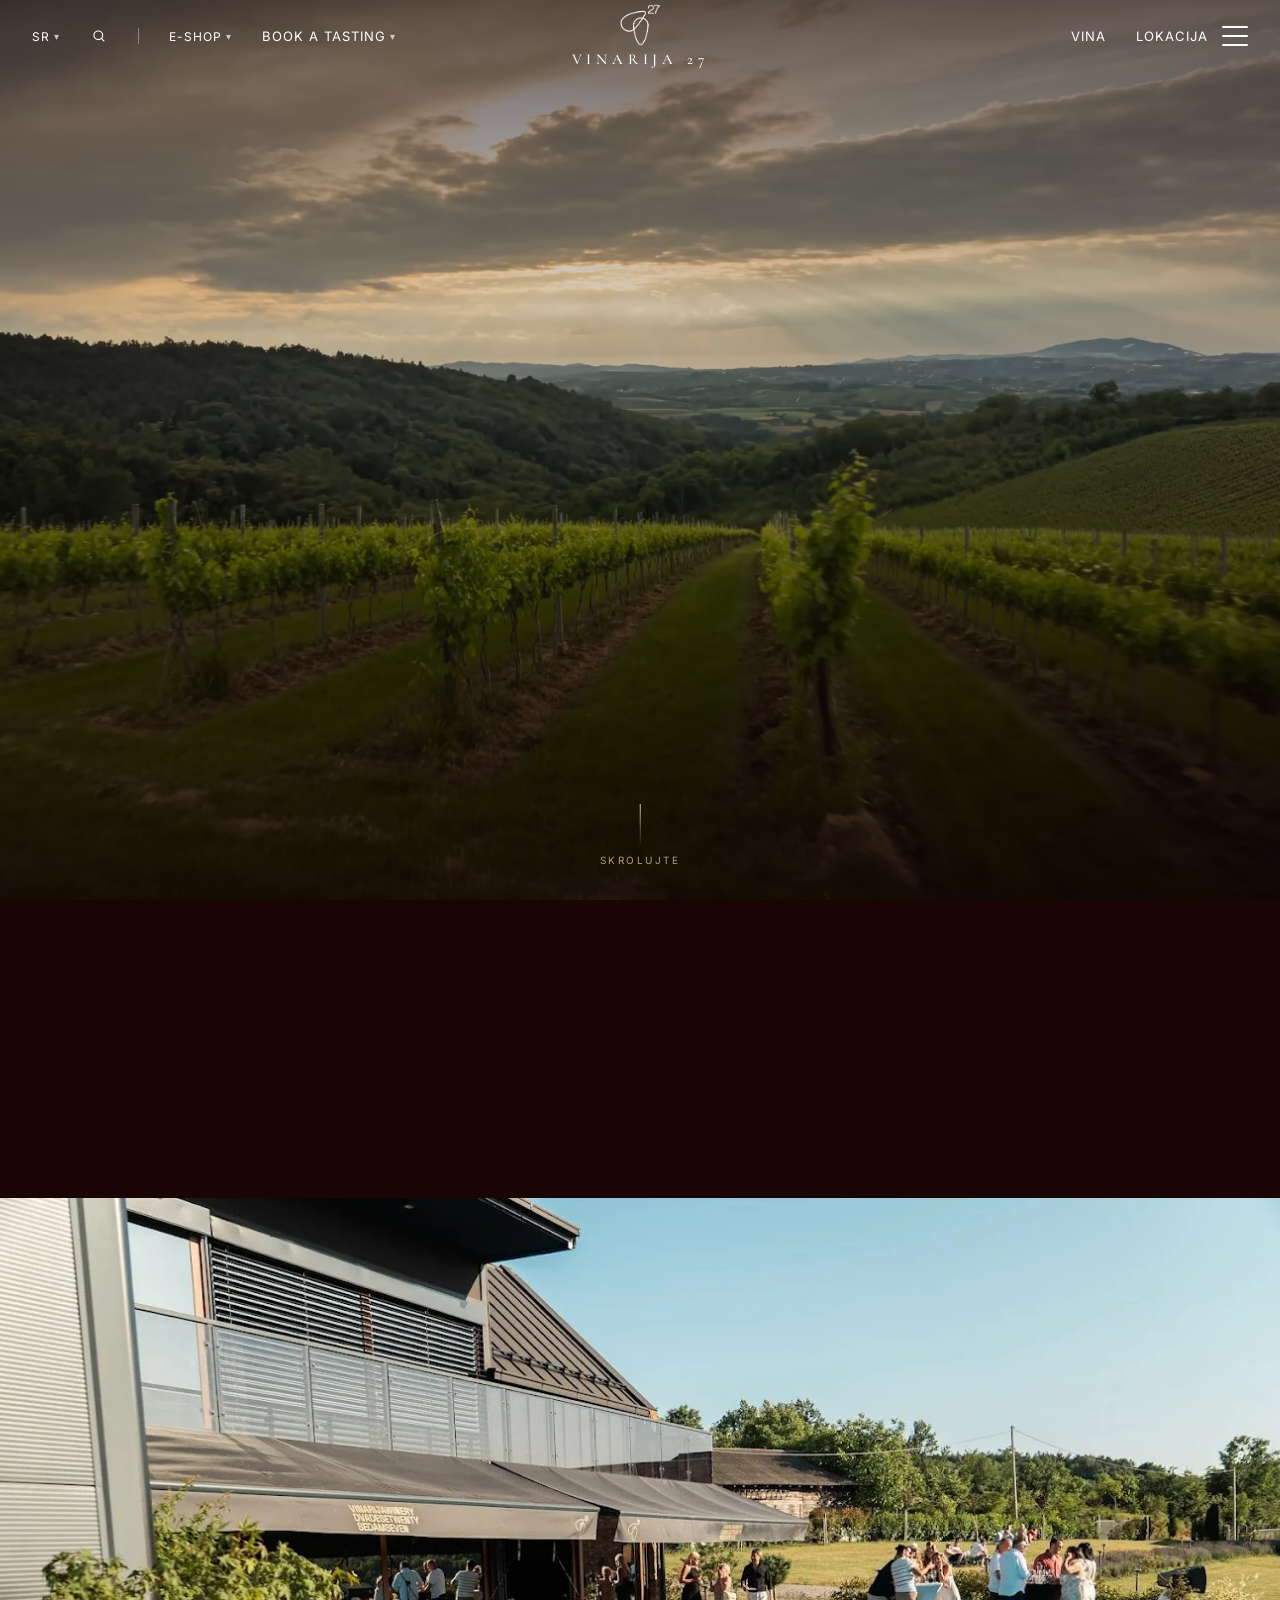
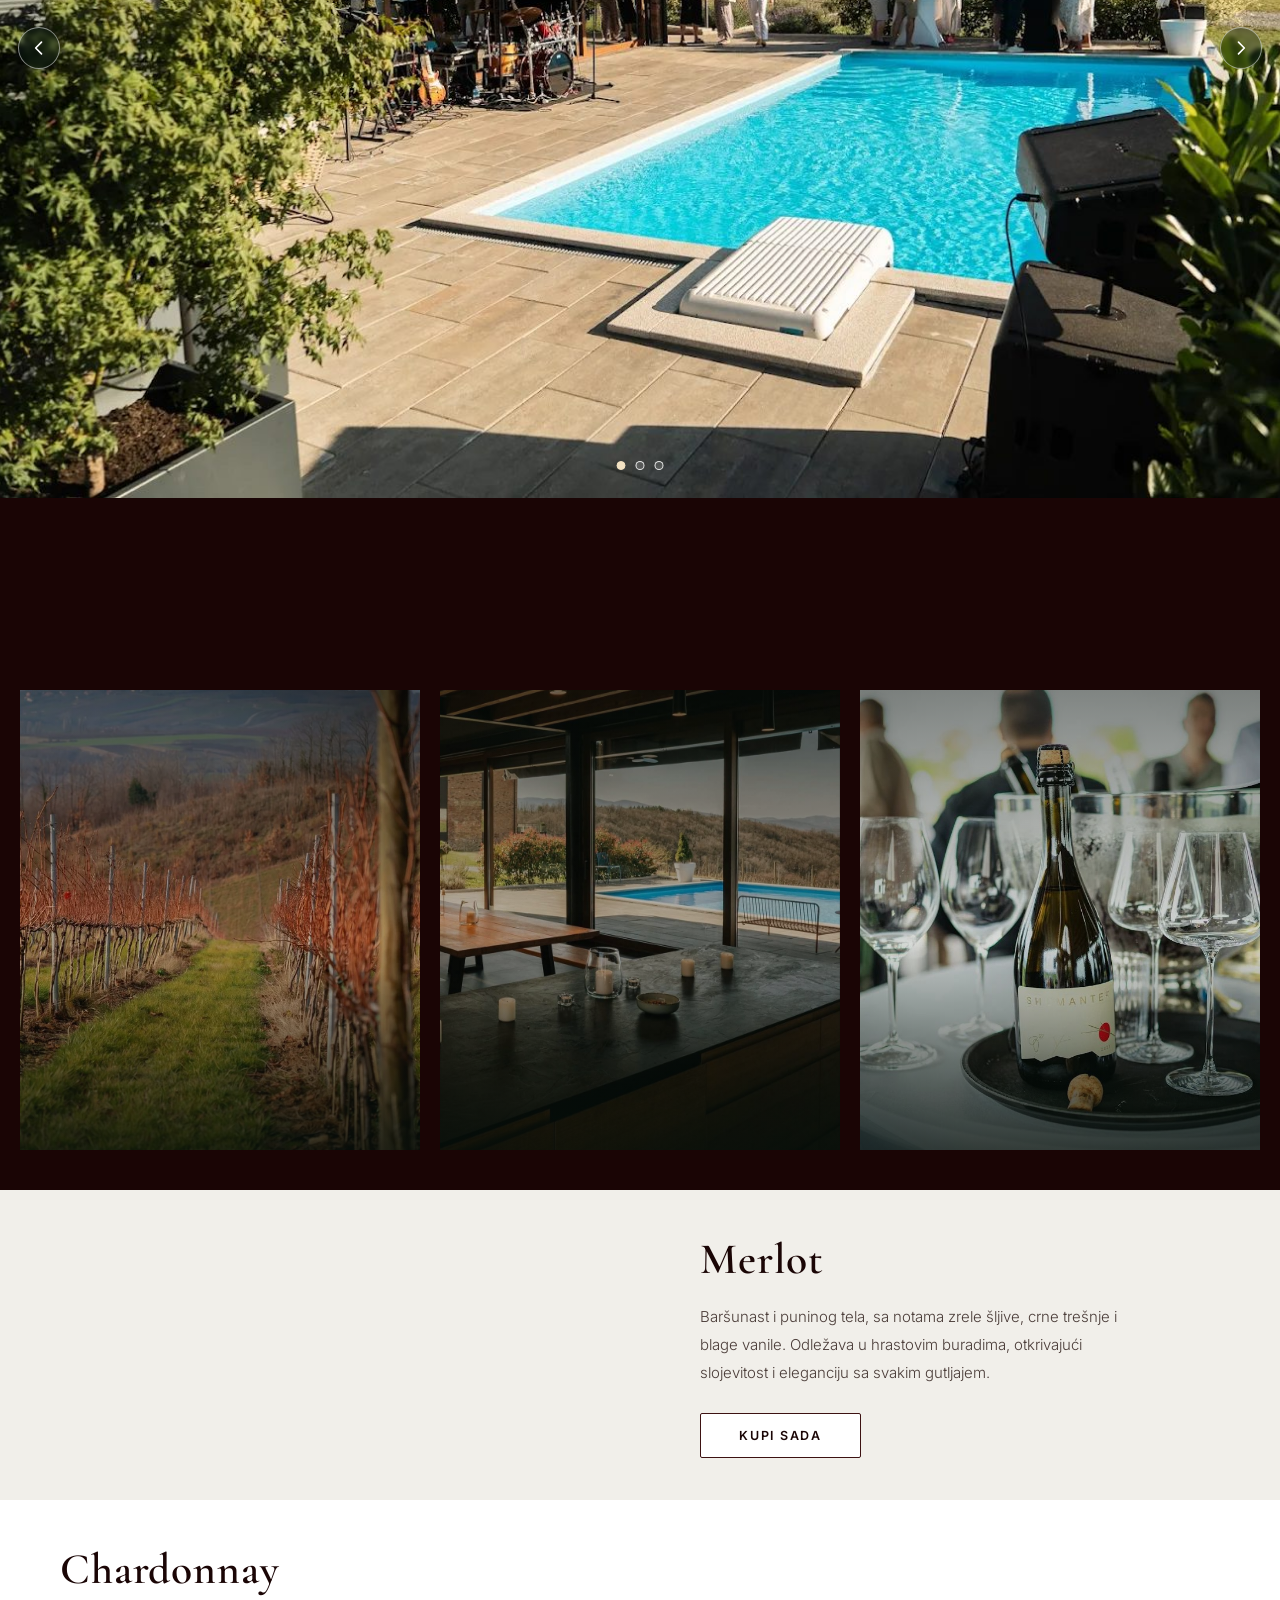
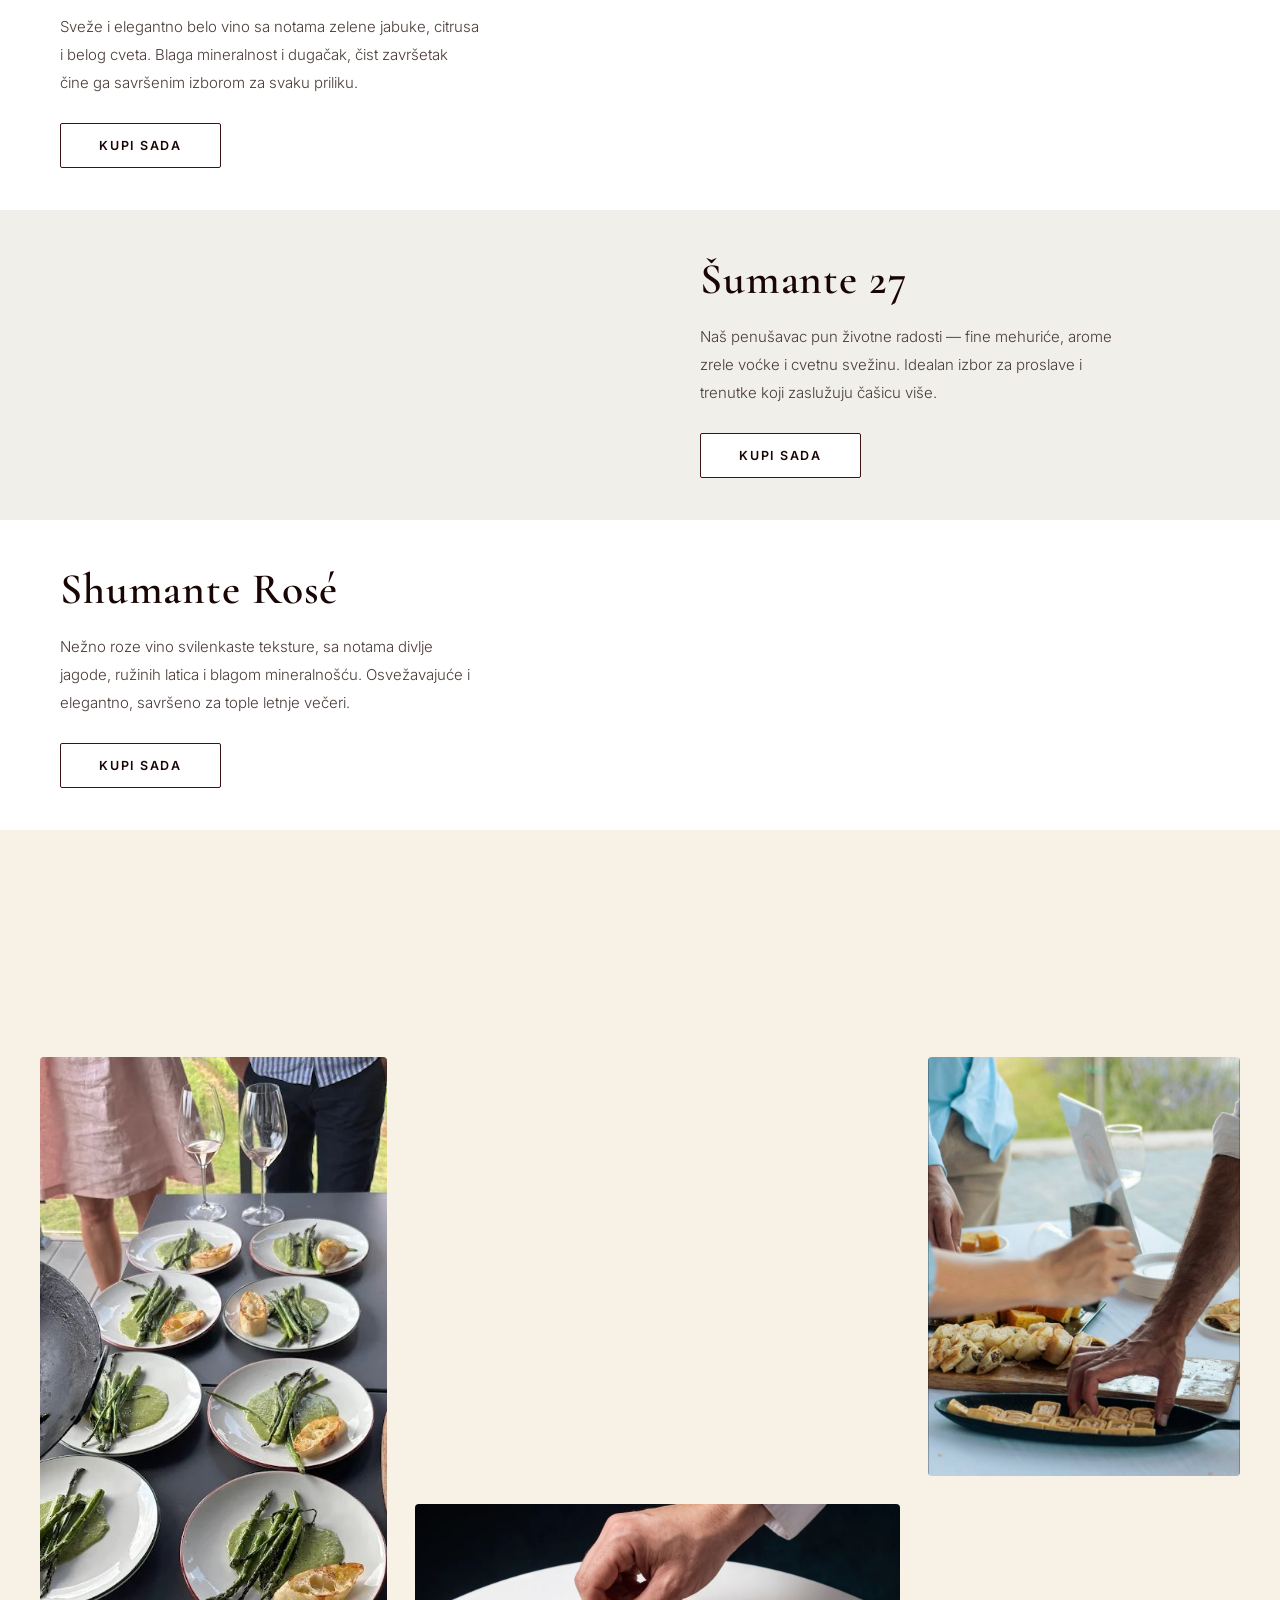
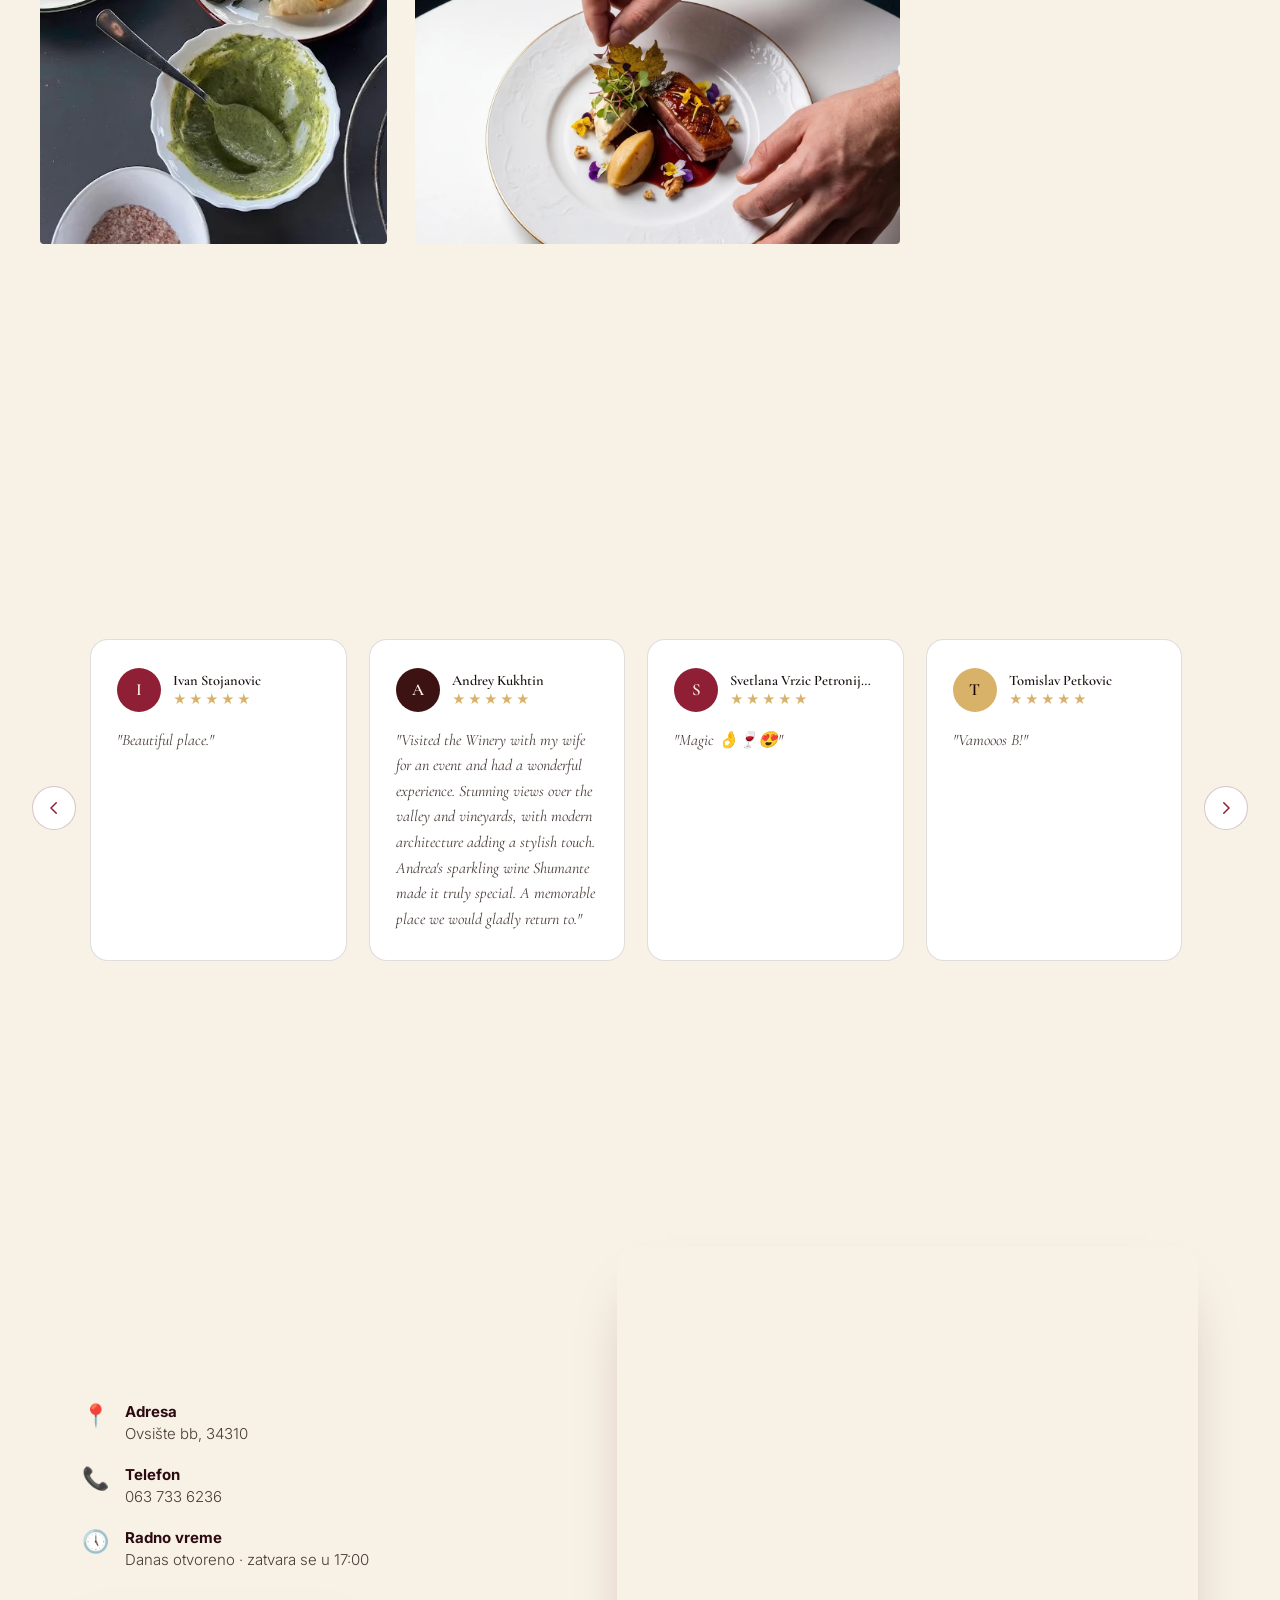
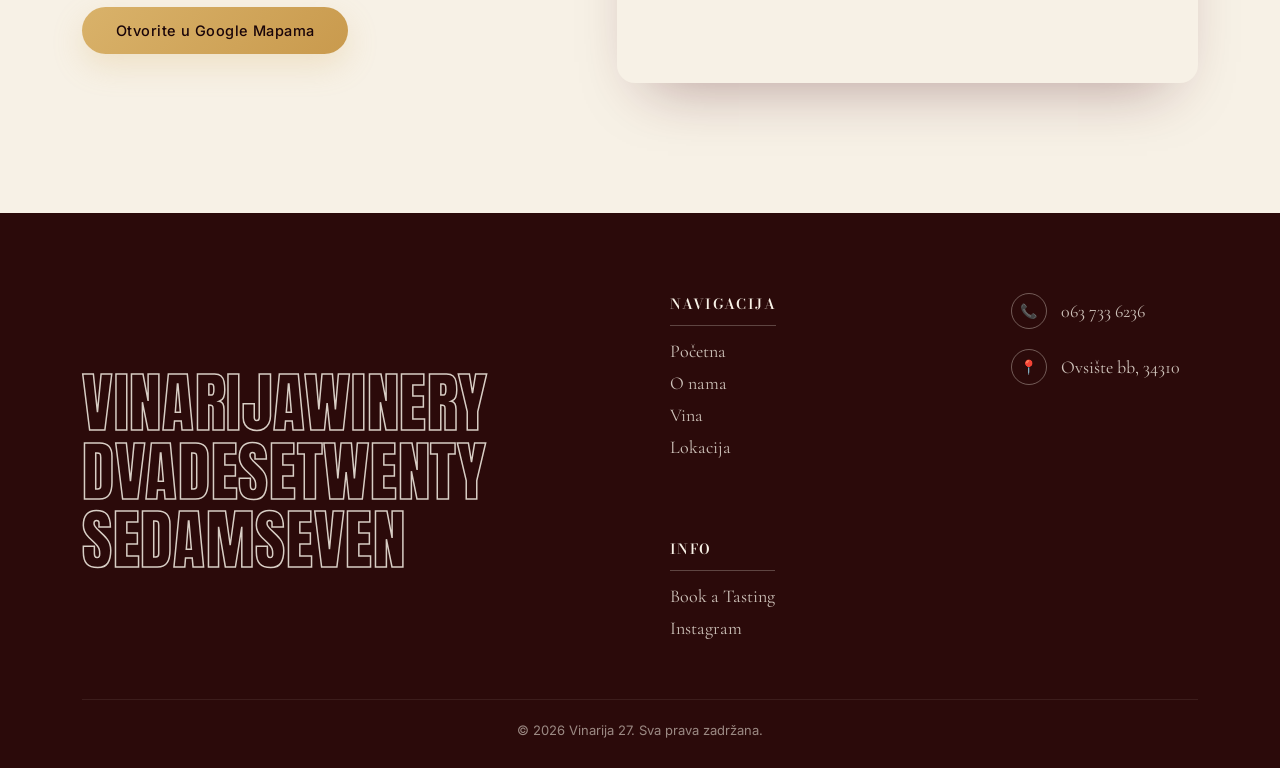
==== commit 4b042d2e: "Remove the footer's "Vinarija27" heading and match contact info styling The plain text logo above th" ====
--- a/index.html
+++ b/index.html
@@ -549,7 +549,6 @@
       </div>
       <div class="footer-grid">
         <div class="footer-links">
-          <div class="logo">Vinarija<span>27</span></div>
           <div class="footer-columns">
             <div class="footer-col">
               <h4>Navigacija</h4>
--- a/css/style.css
+++ b/css/style.css
@@ -31,7 +31,7 @@
   overflow-x: hidden;
 }
 
-h1, h2, h3, .logo {
+h1, h2, h3 {
   font-family: 'Cormorant Garamond', serif;
 }
 
@@ -289,16 +289,6 @@
   align-items: center;
   gap: 4px;
 }
-.logo {
-  font-size: 26px;
-  font-weight: 600;
-  color: #fff;
-  letter-spacing: 0.04em;
-  transition: color 0.4s var(--ease);
-}
-.logo span { color: #fff; transition: color 0.4s var(--ease); }
-#navbar.scrolled .logo { color: var(--forest-900); }
-#navbar.scrolled .logo span { color: var(--wine-500); }
 .logo-mark {
   height: 42px;
   width: auto;
@@ -444,8 +434,6 @@
   align-items: center;
   gap: 4px;
 }
-.menu-logo-block .logo { font-size: 26px; font-weight: 600; color: var(--cream); letter-spacing: 0.04em; }
-.menu-logo-block .logo span { color: var(--gold-300); }
 .menu-logo-mark { height: 38px; }
 .menu-logo-word {
   font-family: 'Cormorant Garamond', serif;
@@ -1352,9 +1340,10 @@
   align-items: center;
   gap: 14px;
   font-family: 'Cormorant Garamond', serif;
-  font-size: 19px;
+  font-size: 18px;
   white-space: nowrap;
 }
+.footer-contact-item > :not(.info-icon) { opacity: 0.8; }
 .footer-contact-item .info-icon {
   flex-shrink: 0;
   width: 36px;
@@ -1368,8 +1357,7 @@
 }
 .footer-contact-item a { color: var(--cream); }
 .footer-contact-item a:hover { color: var(--gold-300); }
-.footer-links { display: flex; flex-direction: column; gap: 36px; }
-.footer-links .logo { font-size: 27px; }
+.footer-links { display: flex; flex-direction: column; }
 .footer-columns { display: flex; gap: 70px; flex-wrap: wrap; }
 .footer-col h4 {
   font-family: 'Bodoni Moda', serif;
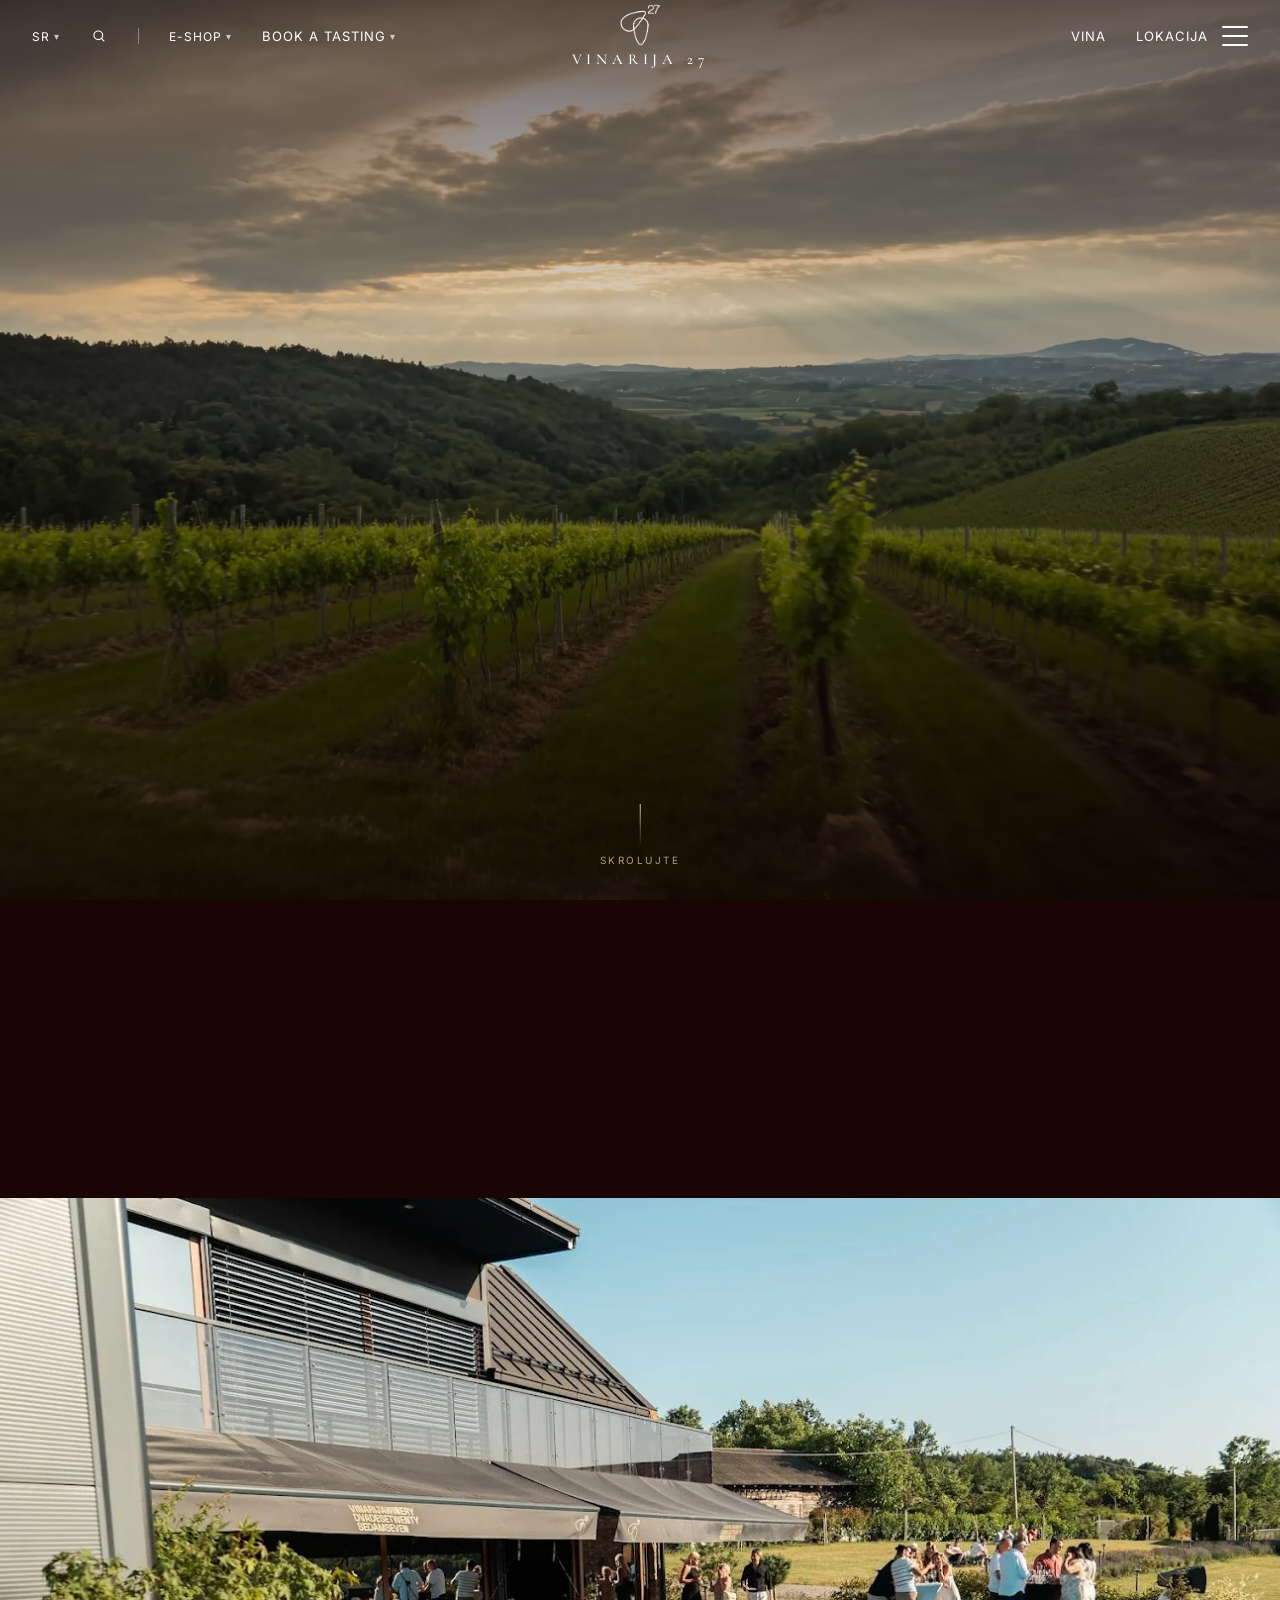
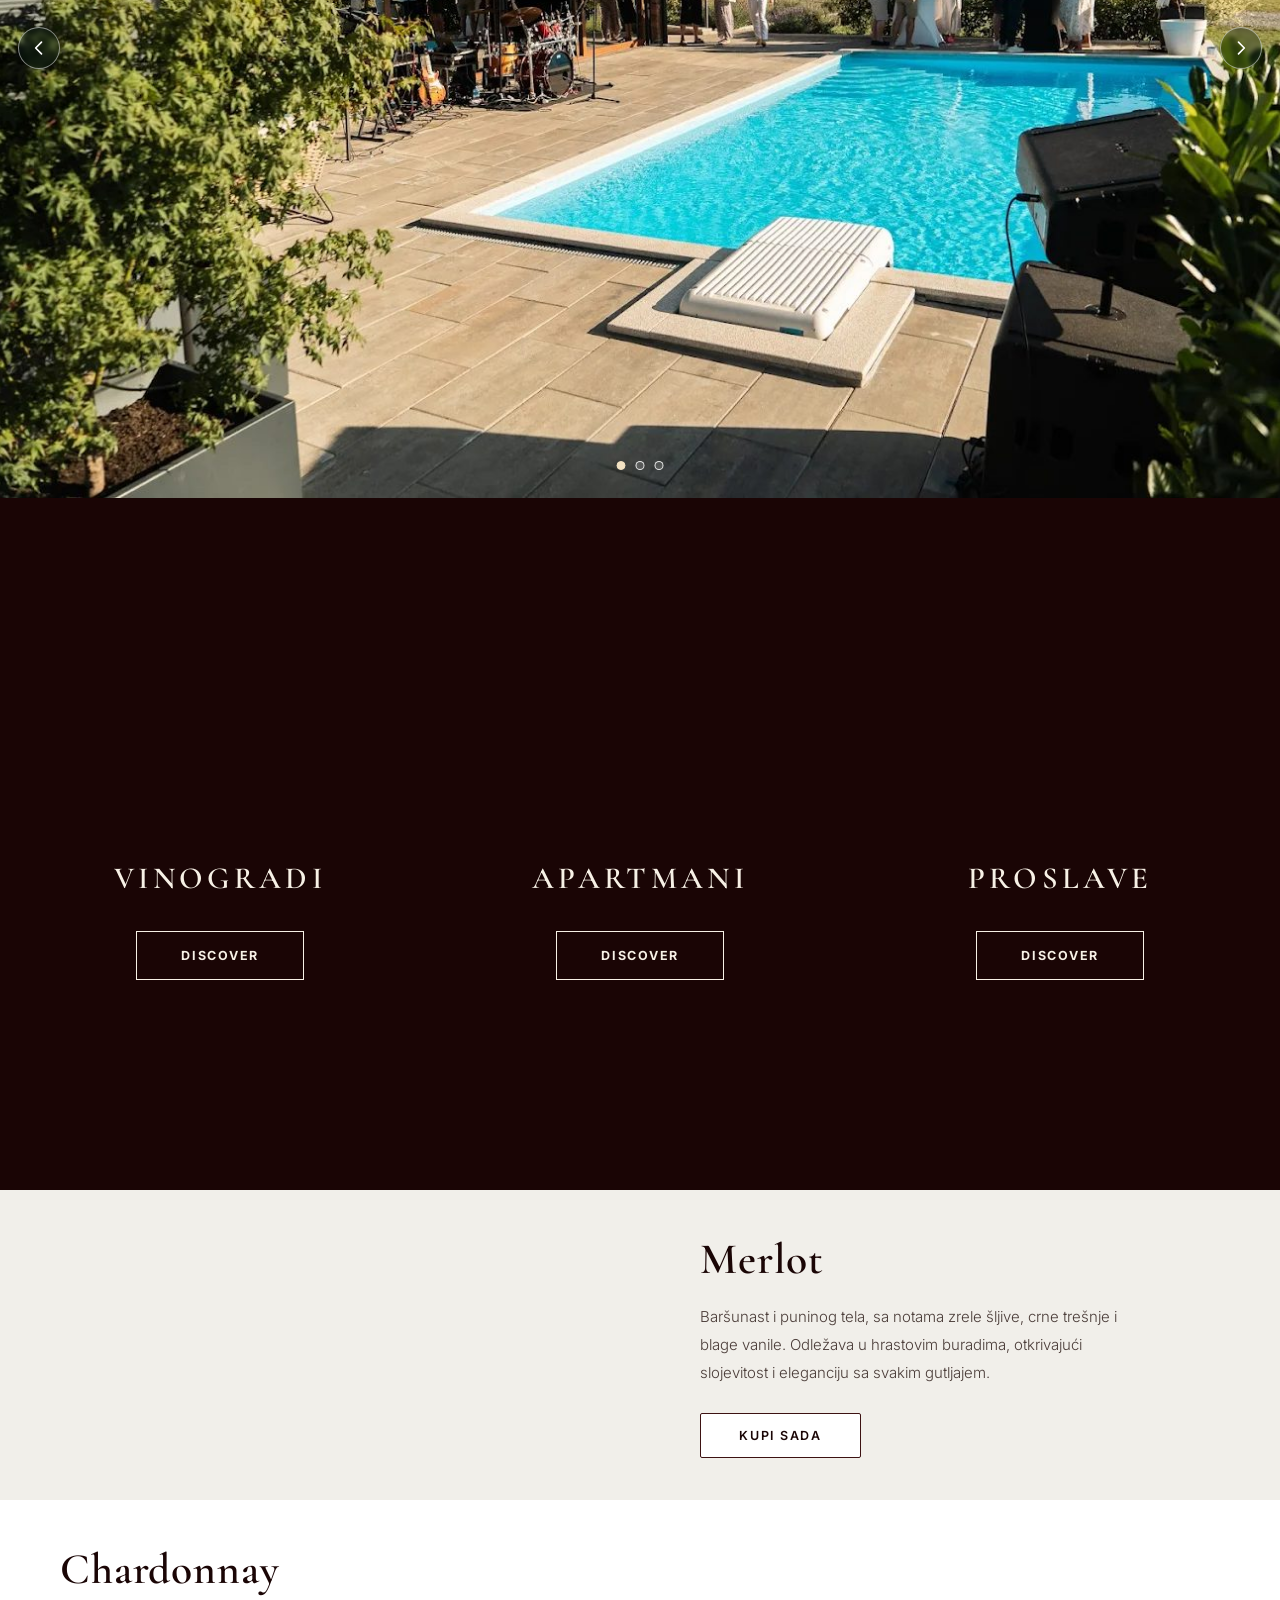
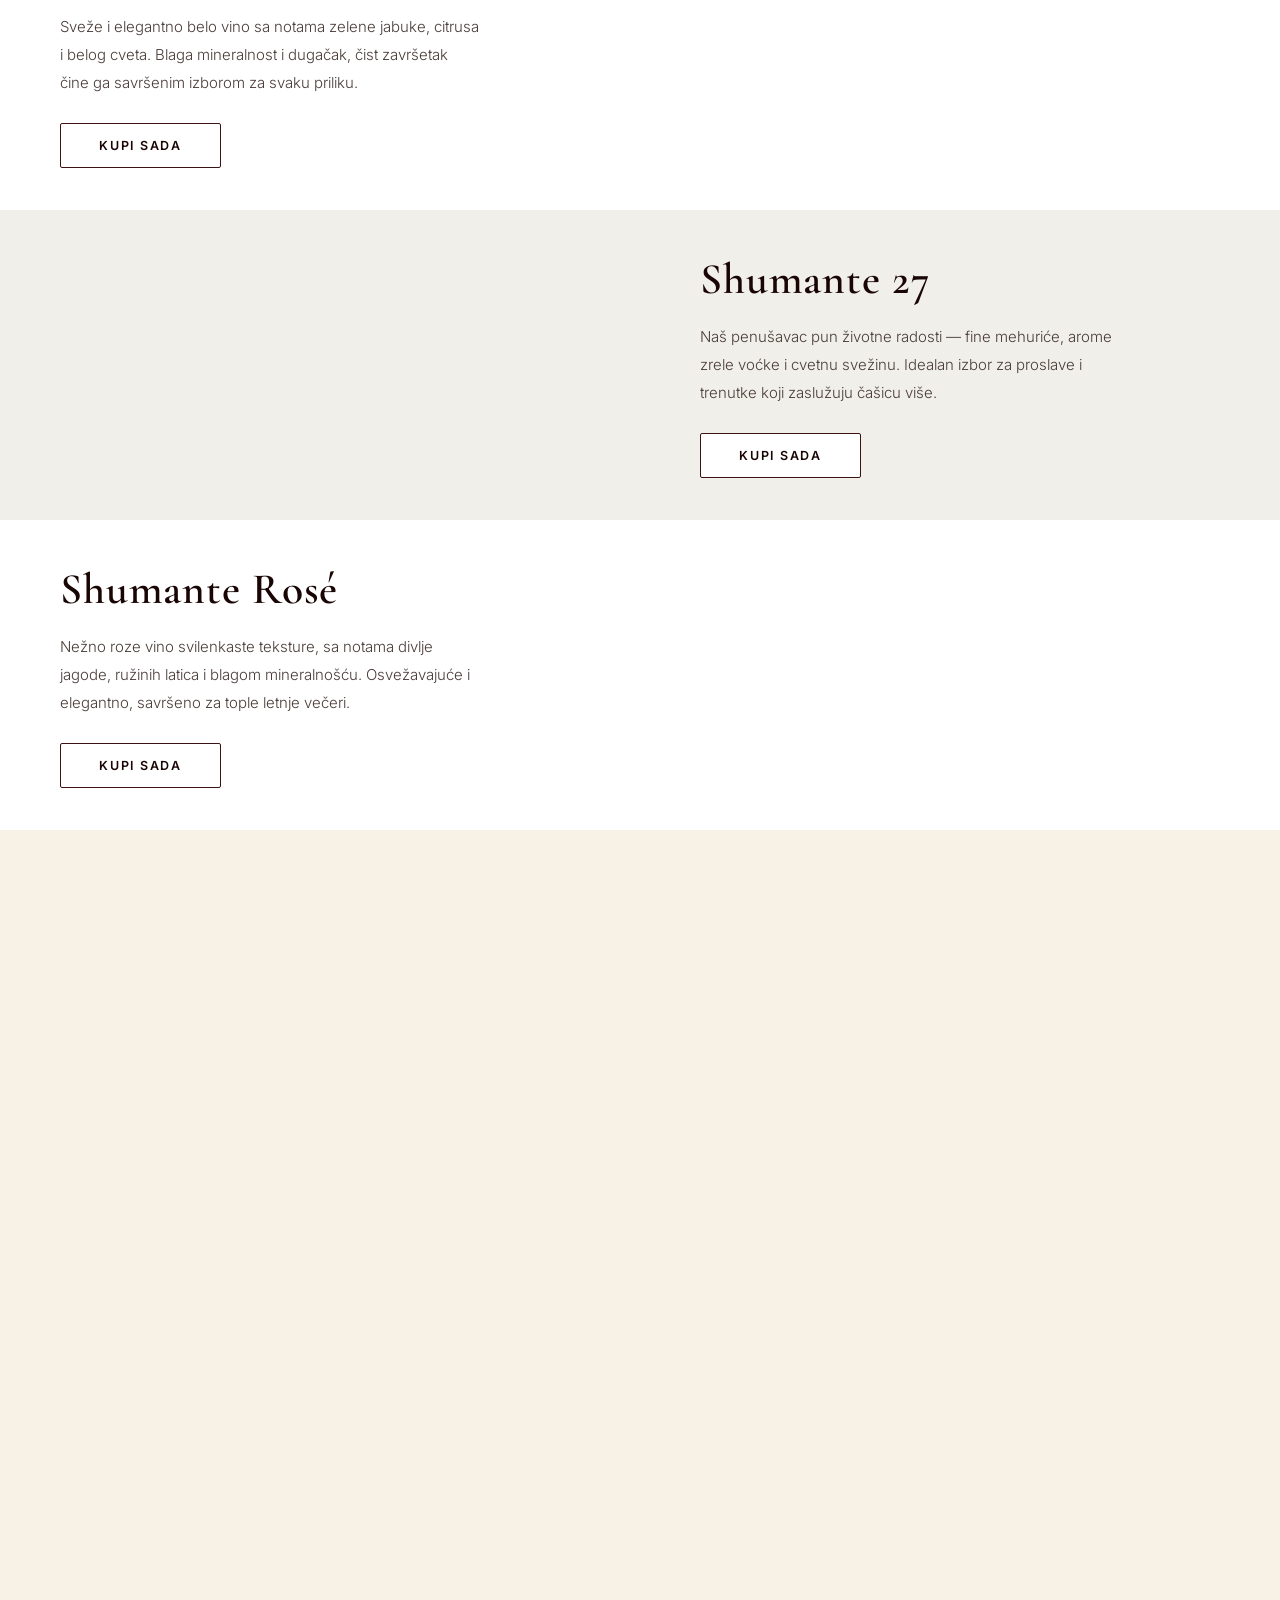
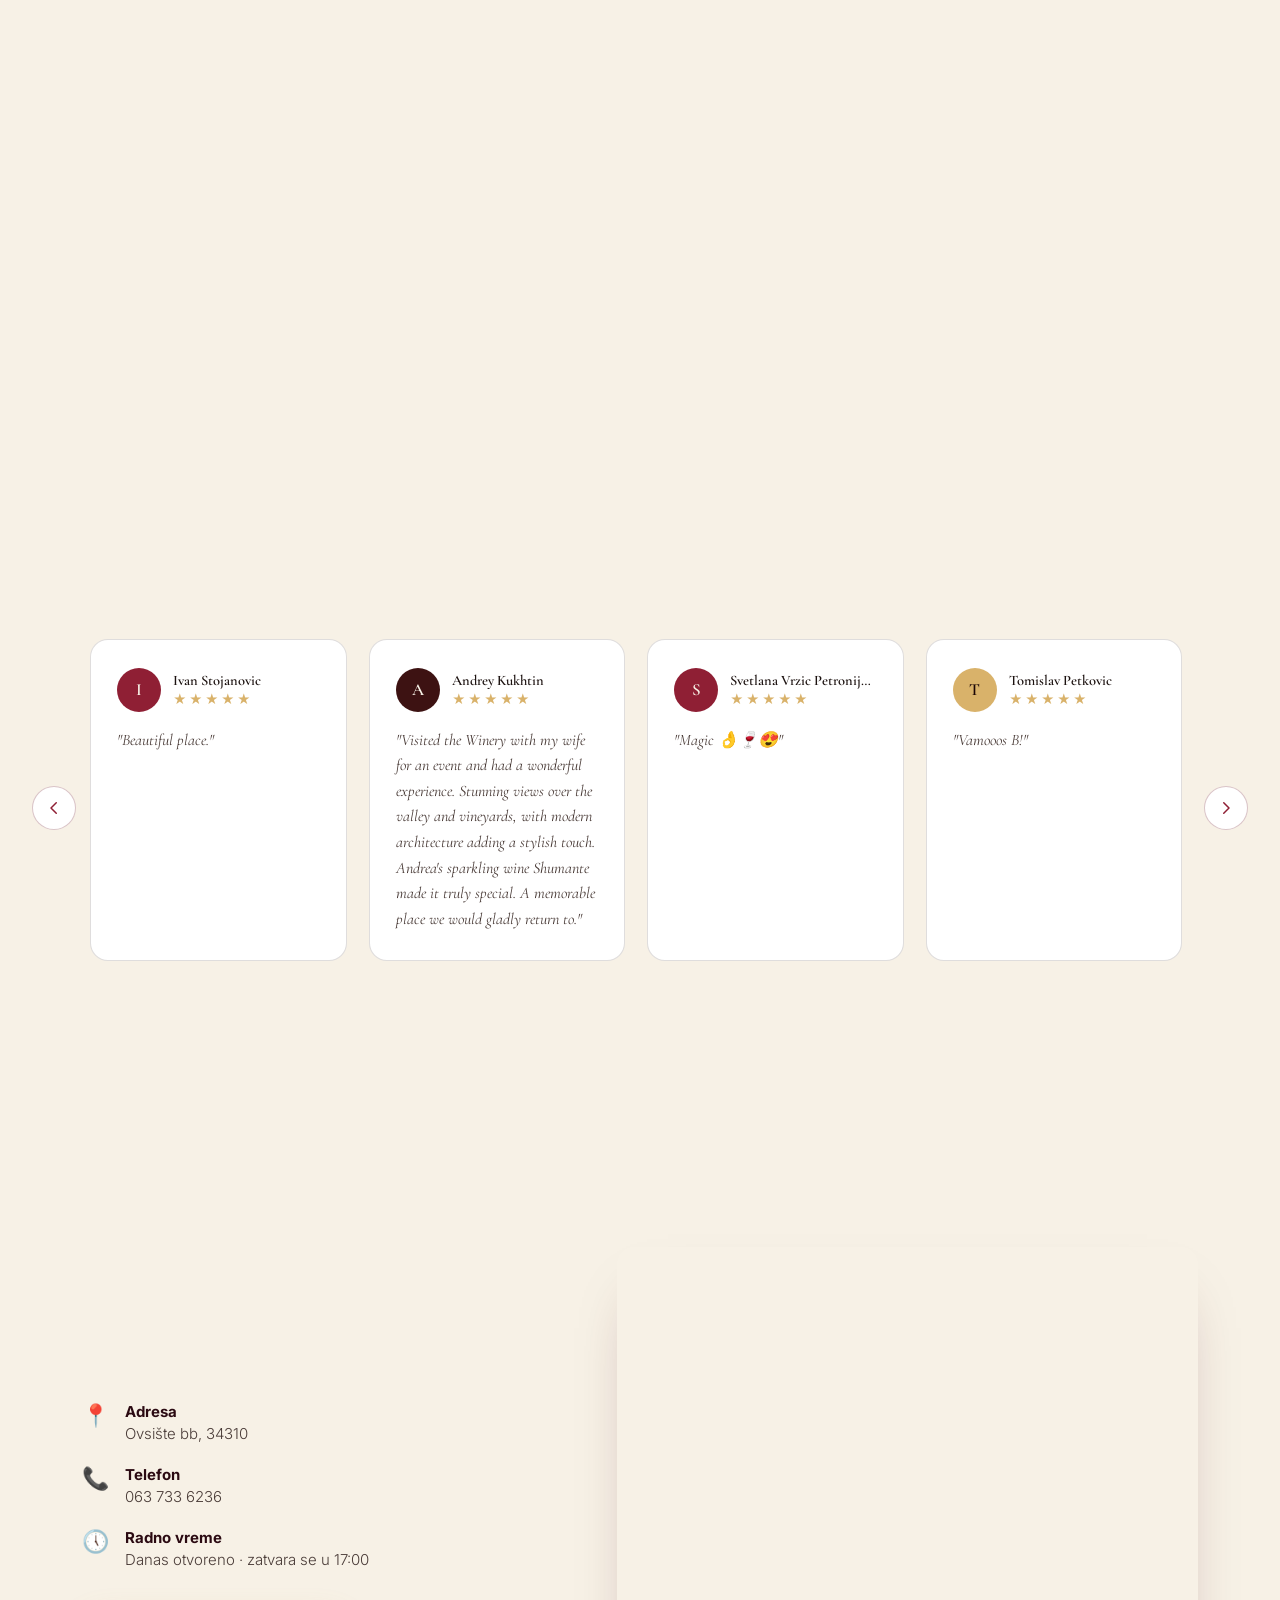
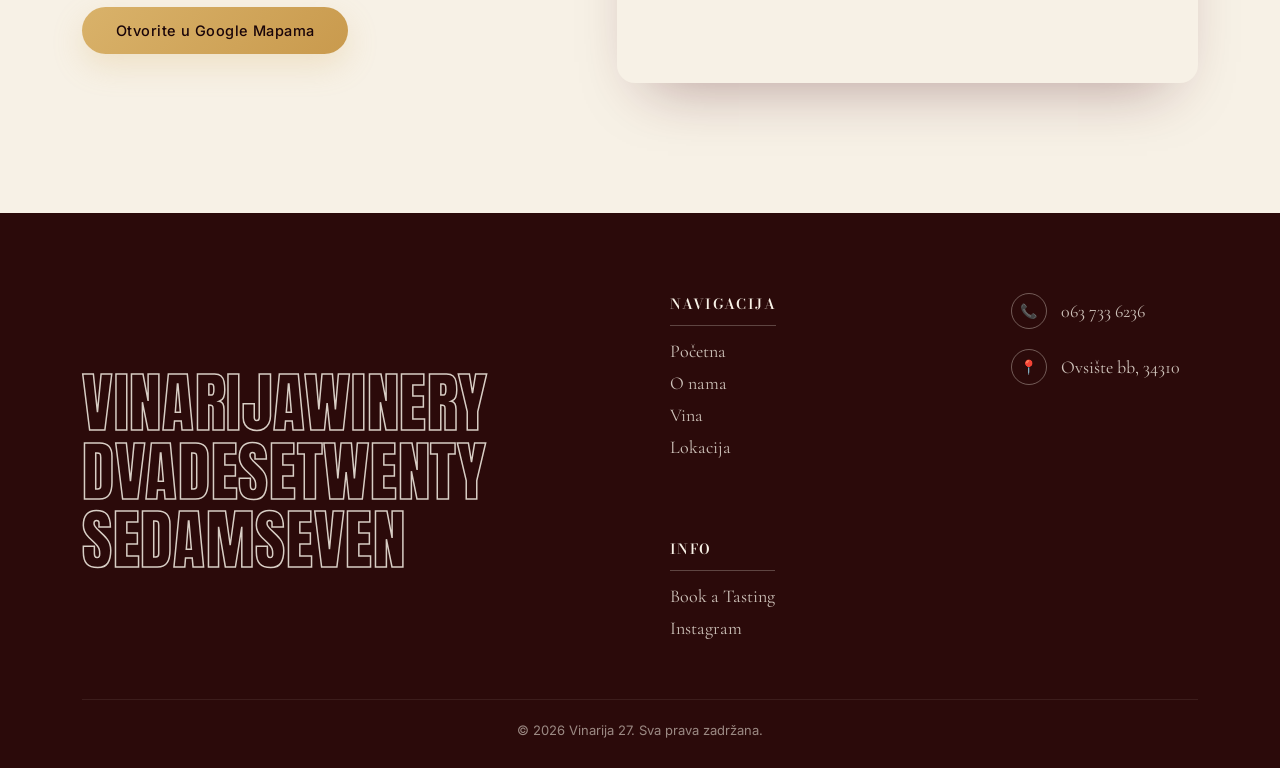
==== commit 7e616a91: "Fix "Šumante" spelling to match the real label: Shumante The bottle label itself reads "SHUMANTE" — " ====
--- a/index.html
+++ b/index.html
@@ -219,10 +219,10 @@
   </div>
   <div class="bottle-row" data-side="left">
     <div class="bottle-visual">
-      <img src="images/bottle-shumante.png" alt="Vinarija 27 Šumante 27 2023" class="bottle-img">
+      <img src="images/bottle-shumante.png" alt="Vinarija 27 Shumante 27 2023" class="bottle-img">
     </div>
     <div class="bottle-copy">
-      <h3 class="bottle-name">Šumante 27</h3>
+      <h3 class="bottle-name">Shumante 27</h3>
       <p class="bottle-desc">Naš penušavac pun životne radosti — fine mehuriće, arome zrele voćke i cvetnu svežinu. Idealan izbor za proslave i trenutke koji zaslužuju čašicu više.</p>
       <a href="#contact" class="btn-outline-gold">KUPI SADA</a>
     </div>
@@ -368,7 +368,7 @@
                   <div class="testimonial-stars" aria-hidden="true">★★★★★</div>
                 </div>
               </div>
-              <p class="testimonial-text">"A place with a magical view and warmth. Good wines. I would recommend Šumante to everyone."</p>
+              <p class="testimonial-text">"A place with a magical view and warmth. Good wines. I would recommend Shumante to everyone."</p>
             </blockquote>
             <blockquote class="testimonial-card">
               <div class="testimonial-top">
--- a/css/style.css
+++ b/css/style.css
@@ -942,14 +942,9 @@
   justify-content: center;
   text-align: center;
   padding: 0 20px;
-  opacity: 0;
-  transform: translateY(18px);
-  transition: opacity 0.45s var(--ease), transform 0.45s var(--ease);
-}
-.estate-panel.active .estate-panel-content,
-.estate-panel:hover .estate-panel-content {
   opacity: 1;
   transform: translateY(0);
+  transition: opacity 0.45s var(--ease), transform 0.45s var(--ease);
 }
 .estate-panel-title {
   font-family: 'Cormorant Garamond', serif;
@@ -1653,3 +1648,9 @@
 /* ---------- Navbar: only the logo mark once scrolled (no wordmark) ---------- */
 #navbar.scrolled .logo-word { display: none; }
 #navbar.scrolled .nav-split .logo-block { gap: 0; }
+
+/* Food Experience photos: same reveal mechanism as .reveal-up elsewhere,
+   but flipped to drop down from the top instead of wiping up from the
+   bottom (top stays fixed, the clipped region shrinks from the bottom). */
+.food-photo.reveal-up { clip-path: inset(0 0 100% 0); }
+.food-photo.reveal-up.in-view { clip-path: inset(0 0 0% 0); }
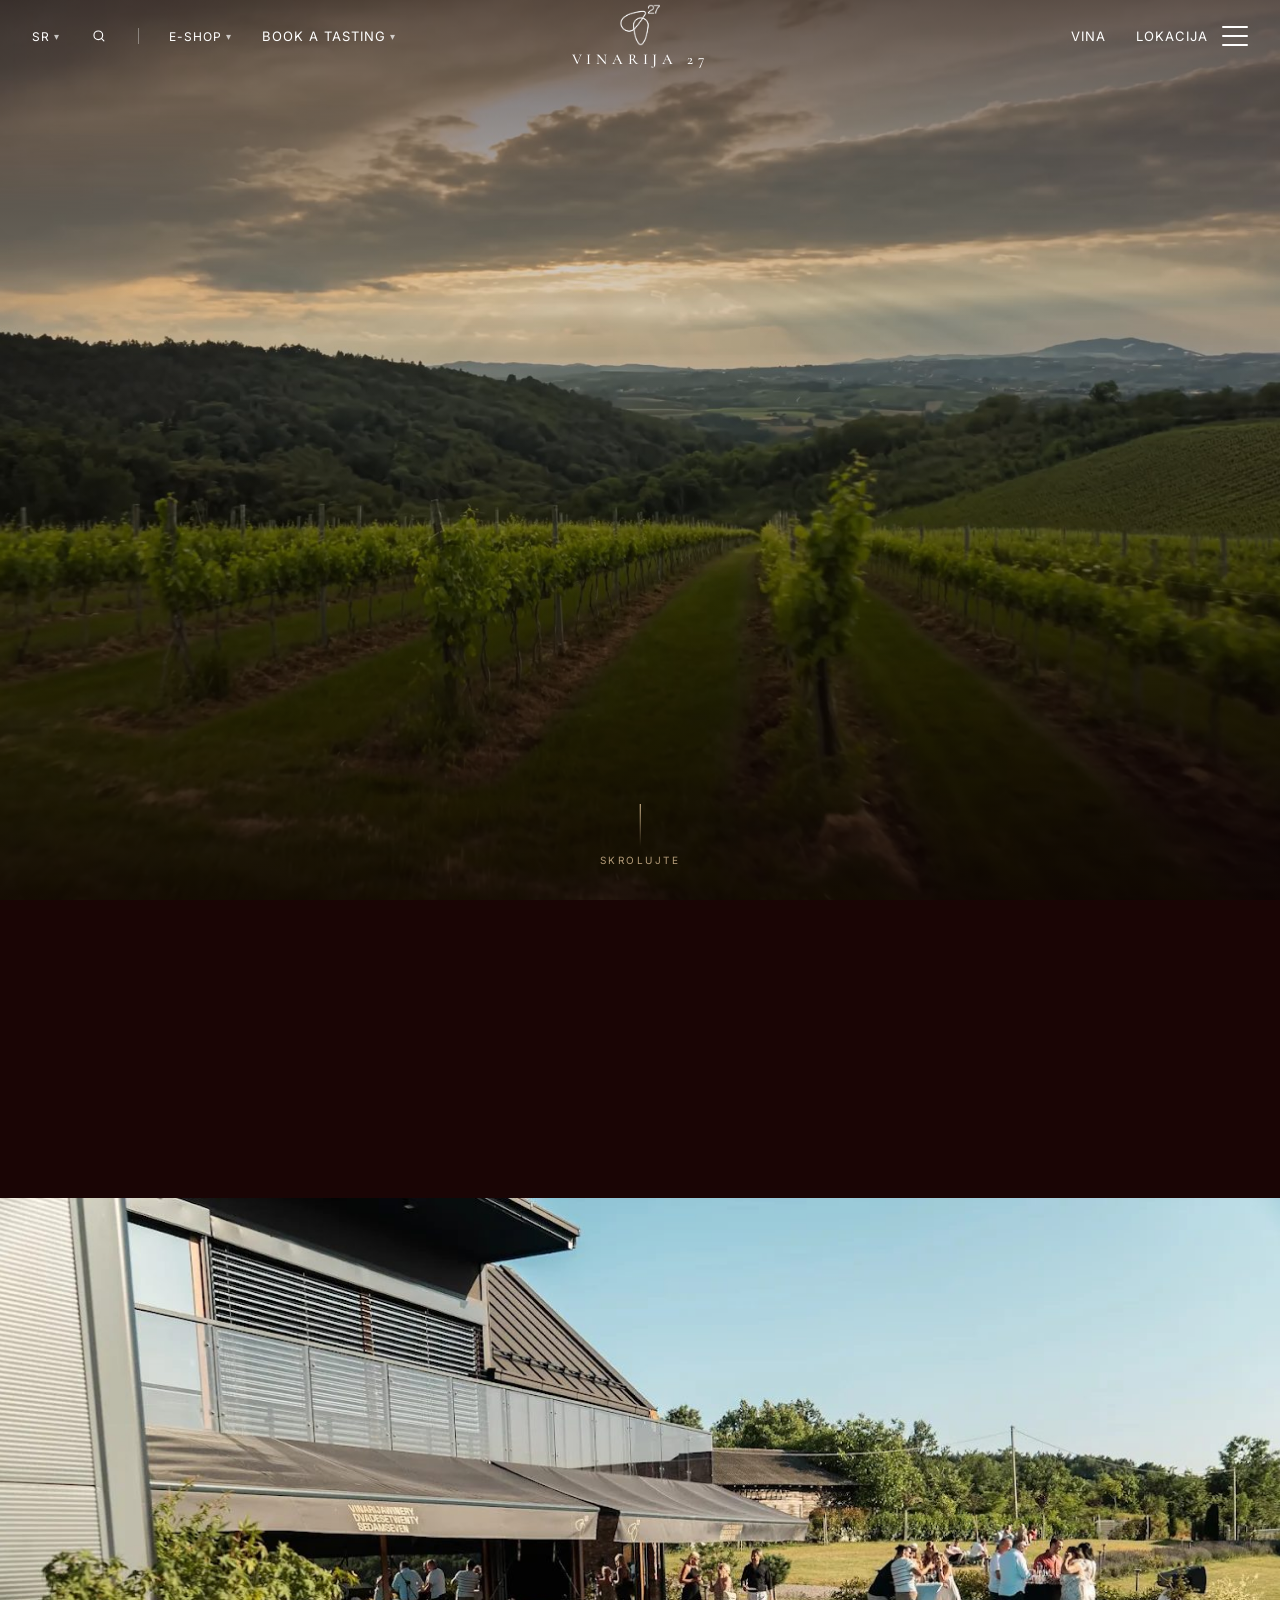
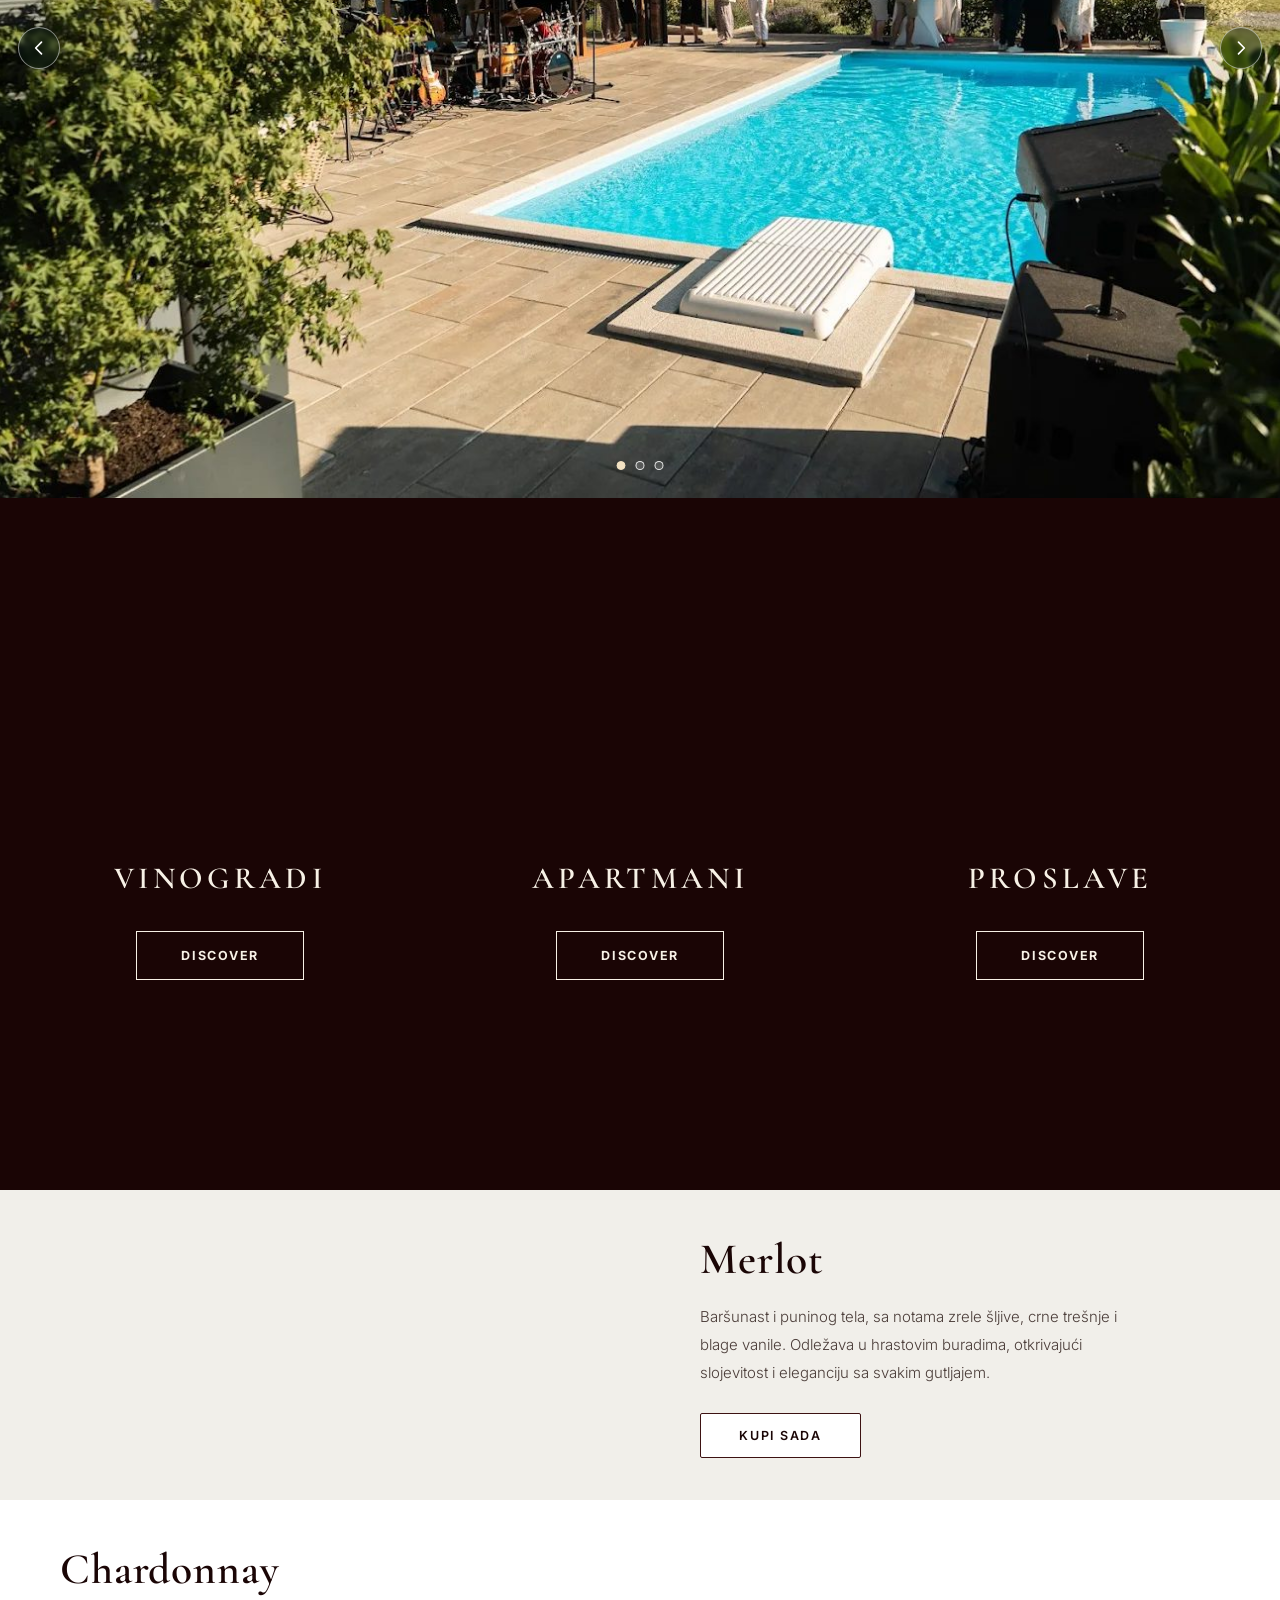
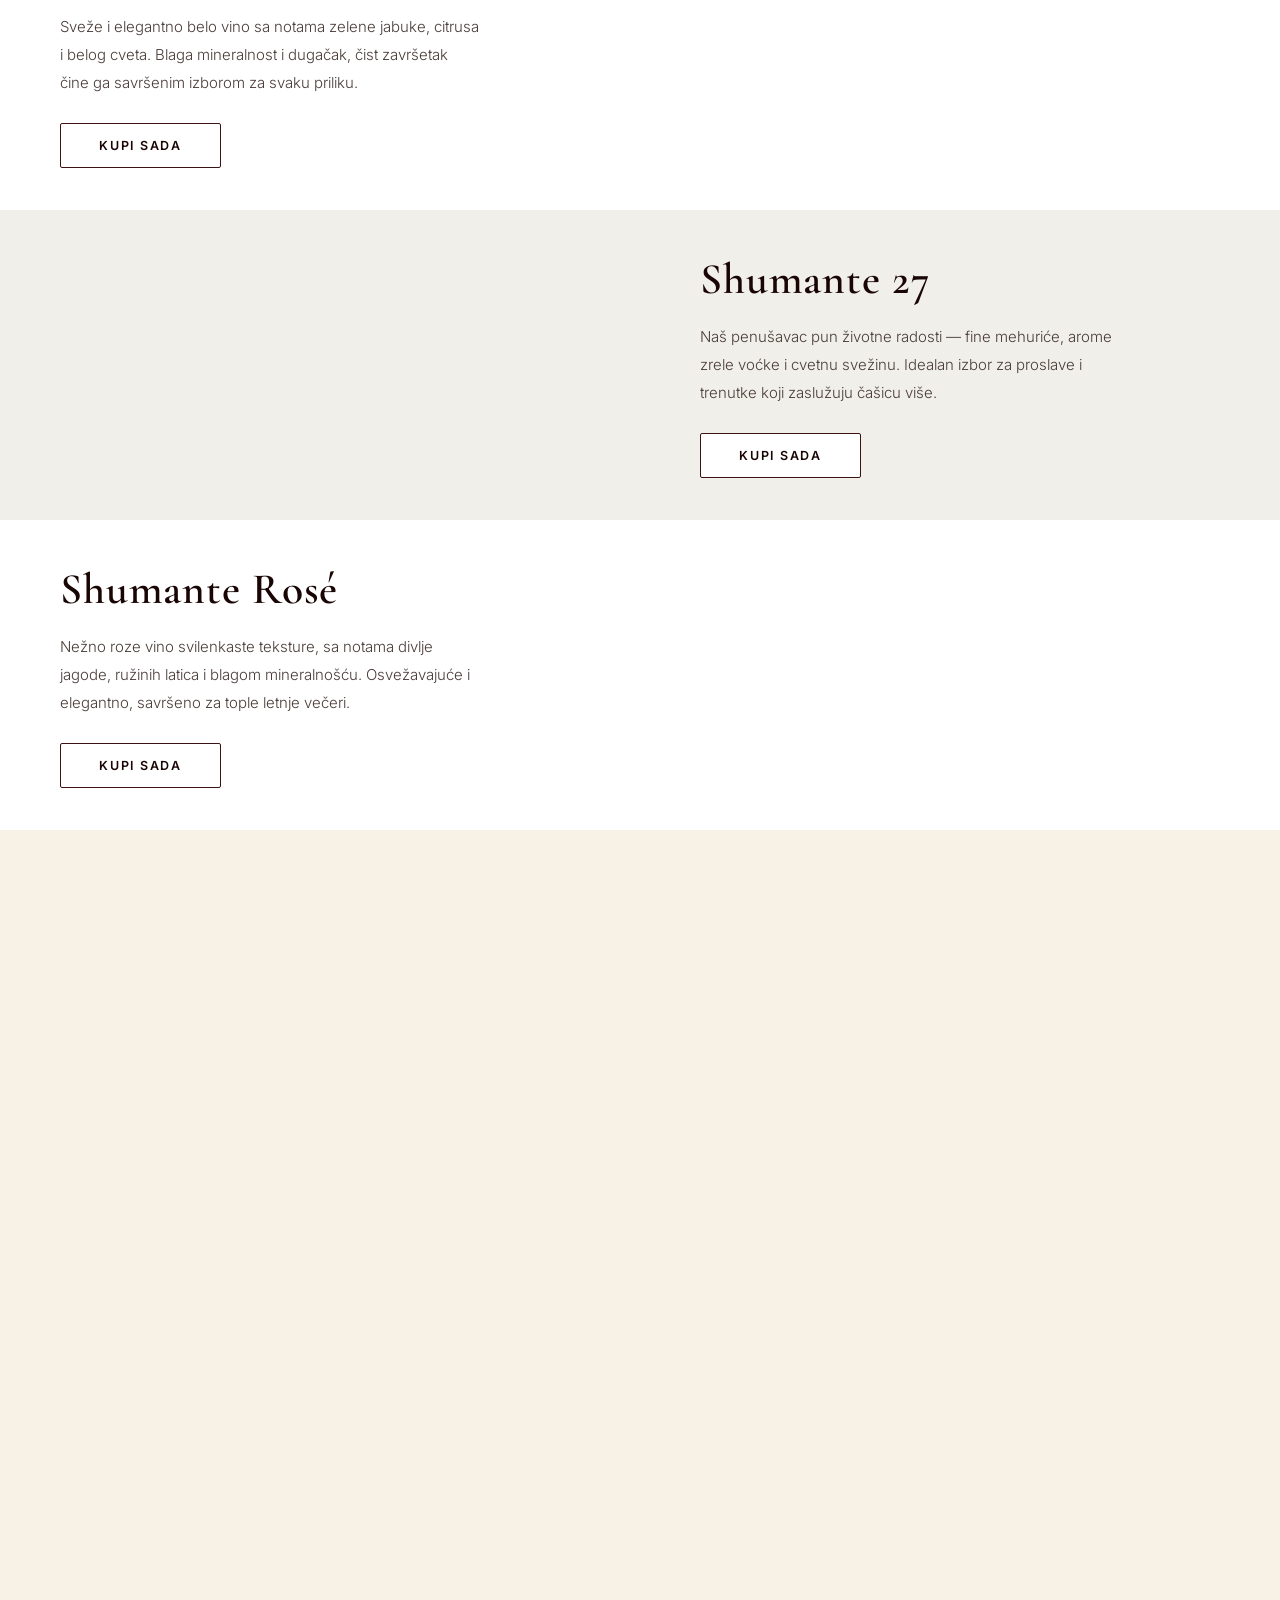
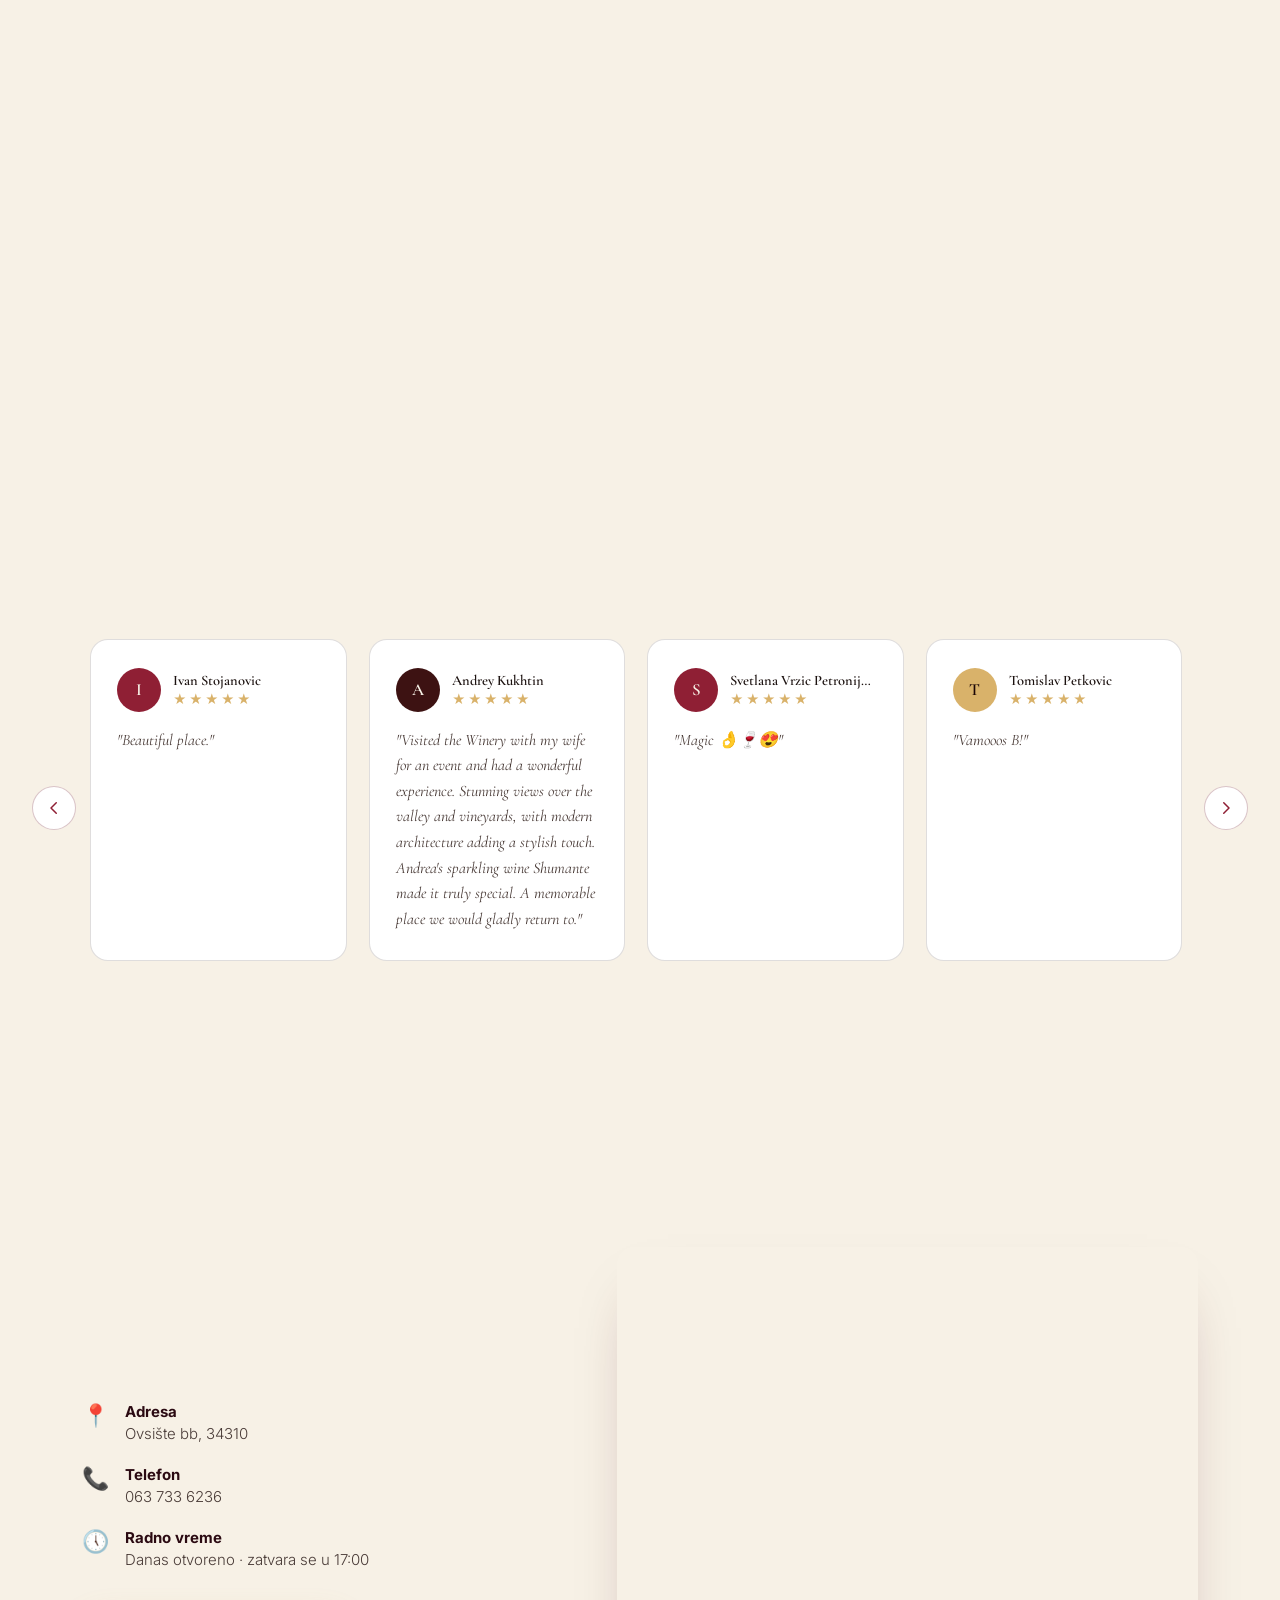
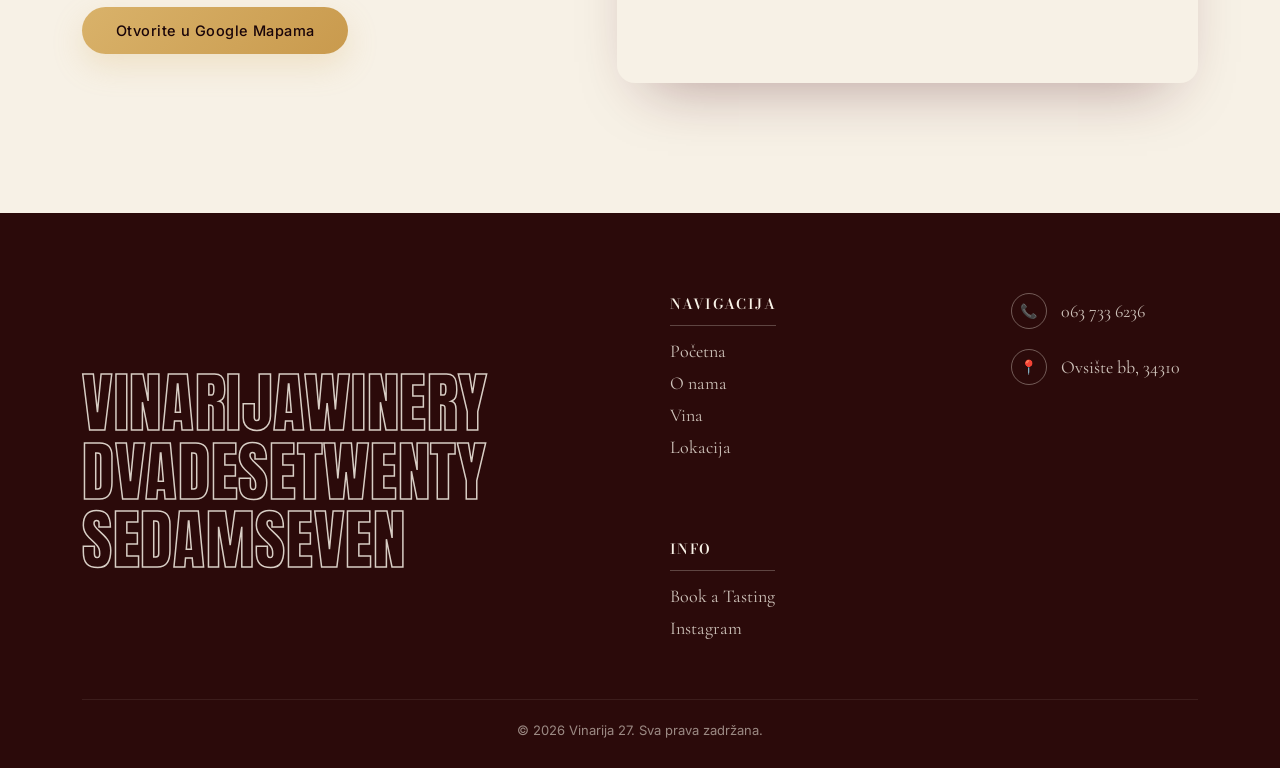
==== commit b8b4da91: "Add a sticky Call Us / Book Now bar on mobile Matches the San Felice reference: a fixed bottom bar w" ====
--- a/index.html
+++ b/index.html
@@ -74,28 +74,28 @@
       <span class="menu-item-num">01</span>
       <span class="menu-item-text">
         <span class="menu-item-word">Početna</span>
-        <span class="menu-item-thumb"><img src="images/hero-1.jpg" alt="" loading="lazy"></span>
+        <span class="menu-item-thumb"><img src="images/vinogradi-hero.jpg" alt=""></span>
       </span>
     </a>
     <a href="#about" class="menu-item">
       <span class="menu-item-num">02</span>
       <span class="menu-item-text">
         <span class="menu-item-word">O nama</span>
-        <span class="menu-item-thumb"><img src="images/interior-view.jpg" alt="" loading="lazy"></span>
+        <span class="menu-item-thumb"><img src="images/proslave-photo-2.jpg" alt=""></span>
       </span>
     </a>
     <a href="#wine-showcase" class="menu-item">
       <span class="menu-item-num">03</span>
       <span class="menu-item-text">
         <span class="menu-item-word">Vina i ponuda</span>
-        <span class="menu-item-thumb"><img src="images/wine-family.jpg" alt="" loading="lazy"></span>
+        <span class="menu-item-thumb"><img src="images/wine-family.jpg" alt=""></span>
       </span>
     </a>
     <a href="#location" class="menu-item">
       <span class="menu-item-num">04</span>
       <span class="menu-item-text">
         <span class="menu-item-word">Lokacija</span>
-        <span class="menu-item-thumb"><img src="images/estate-1.jpg" alt="" loading="lazy"></span>
+        <span class="menu-item-thumb"><img src="images/estate-1.jpg" alt=""></span>
       </span>
     </a>
   </nav>
@@ -103,6 +103,17 @@
     <a href="#contact" class="menu-small-item"><span class="menu-small-num">05</span><span>Book a Tasting</span></a>
     <a href="https://www.instagram.com/" target="_blank" rel="noopener" class="menu-small-item"><span class="menu-small-num">06</span><span>Instagram</span></a>
   </div>
+</div>
+
+<div id="mobileCtaBar">
+  <a href="tel:+381637336236" class="mobile-cta-btn mobile-cta-call">
+    <svg viewBox="0 0 24 24" fill="none"><path d="M6.6 10.8c1.4 2.8 3.8 5.2 6.6 6.6l2.2-2.2c.3-.3.7-.4 1.1-.2 1.2.4 2.4.6 3.7.6.6 0 1 .4 1 1V20c0 .6-.4 1-1 1C10.6 21 3 13.4 3 4c0-.6.4-1 1-1h3.8c.6 0 1 .4 1 1 0 1.3.2 2.5.6 3.7.1.4 0 .8-.2 1.1L6.6 10.8z" stroke="currentColor" stroke-width="1.6" stroke-linecap="round" stroke-linejoin="round"/></svg>
+    <span>Call Us</span>
+  </a>
+  <a href="#contact" class="mobile-cta-btn mobile-cta-book">
+    <svg viewBox="0 0 24 24" fill="none"><rect x="3.5" y="5" width="17" height="15" rx="2" stroke="currentColor" stroke-width="1.6"/><path d="M3.5 9.5h17M8 3v4M16 3v4" stroke="currentColor" stroke-width="1.6" stroke-linecap="round"/></svg>
+    <span>Book Now</span>
+  </a>
 </div>
 
 <header id="home">
--- a/css/style.css
+++ b/css/style.css
@@ -1654,3 +1654,32 @@
    bottom (top stays fixed, the clipped region shrinks from the bottom). */
 .food-photo.reveal-up { clip-path: inset(0 0 100% 0); }
 .food-photo.reveal-up.in-view { clip-path: inset(0 0 0% 0); }
+
+/* ---------- Mobile sticky Call Us / Book Now bar ---------- */
+#mobileCtaBar { display: none; }
+@media (max-width: 700px) {
+  #mobileCtaBar {
+    display: flex;
+    position: fixed;
+    left: 0;
+    right: 0;
+    bottom: 0;
+    z-index: 470;
+    height: 58px;
+  }
+  .mobile-cta-btn {
+    flex: 1 1 50%;
+    display: flex;
+    align-items: center;
+    justify-content: center;
+    gap: 8px;
+    font-family: 'Inter', sans-serif;
+    font-size: 13px;
+    font-weight: 600;
+    letter-spacing: 0.04em;
+  }
+  .mobile-cta-btn svg { width: 18px; height: 18px; flex-shrink: 0; }
+  .mobile-cta-call { background: var(--cream); color: var(--forest-900); }
+  .mobile-cta-book { background: var(--gold-300); color: var(--forest-900); }
+  footer { padding-bottom: 88px; }
+}
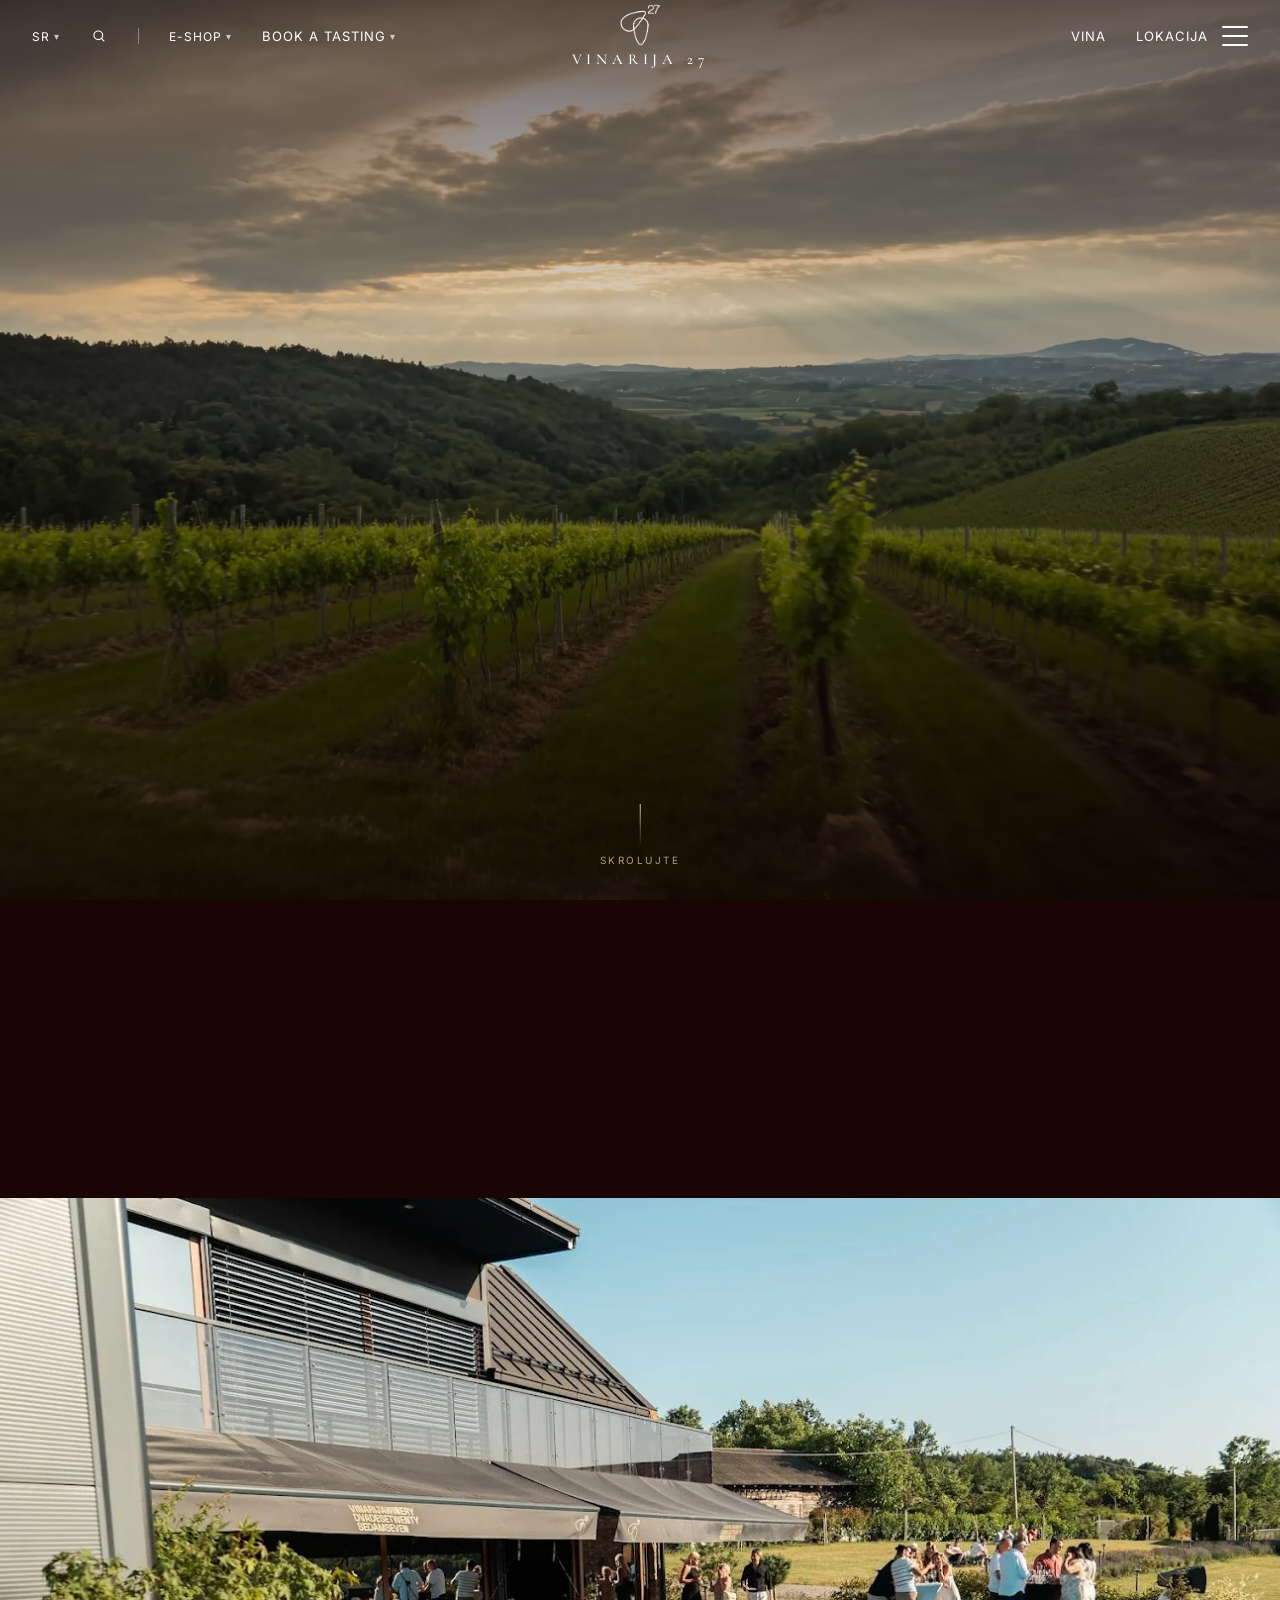
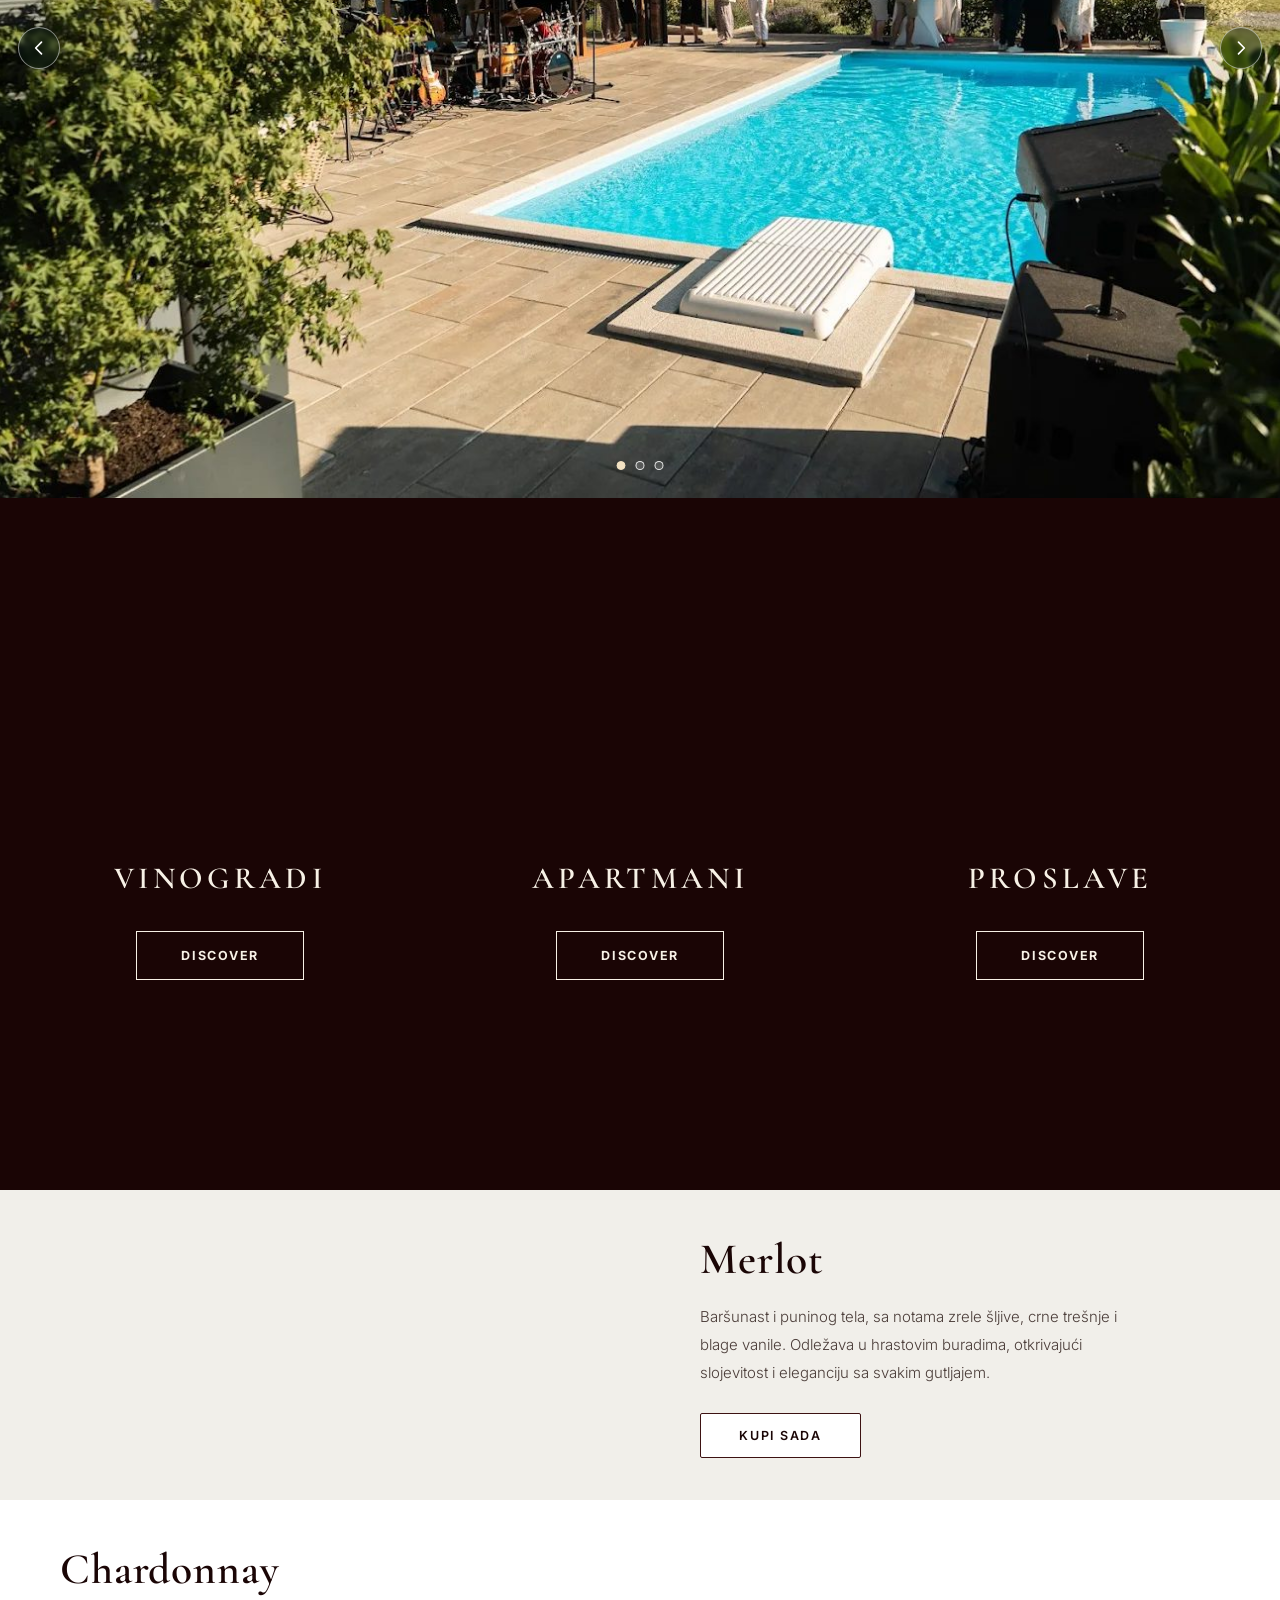
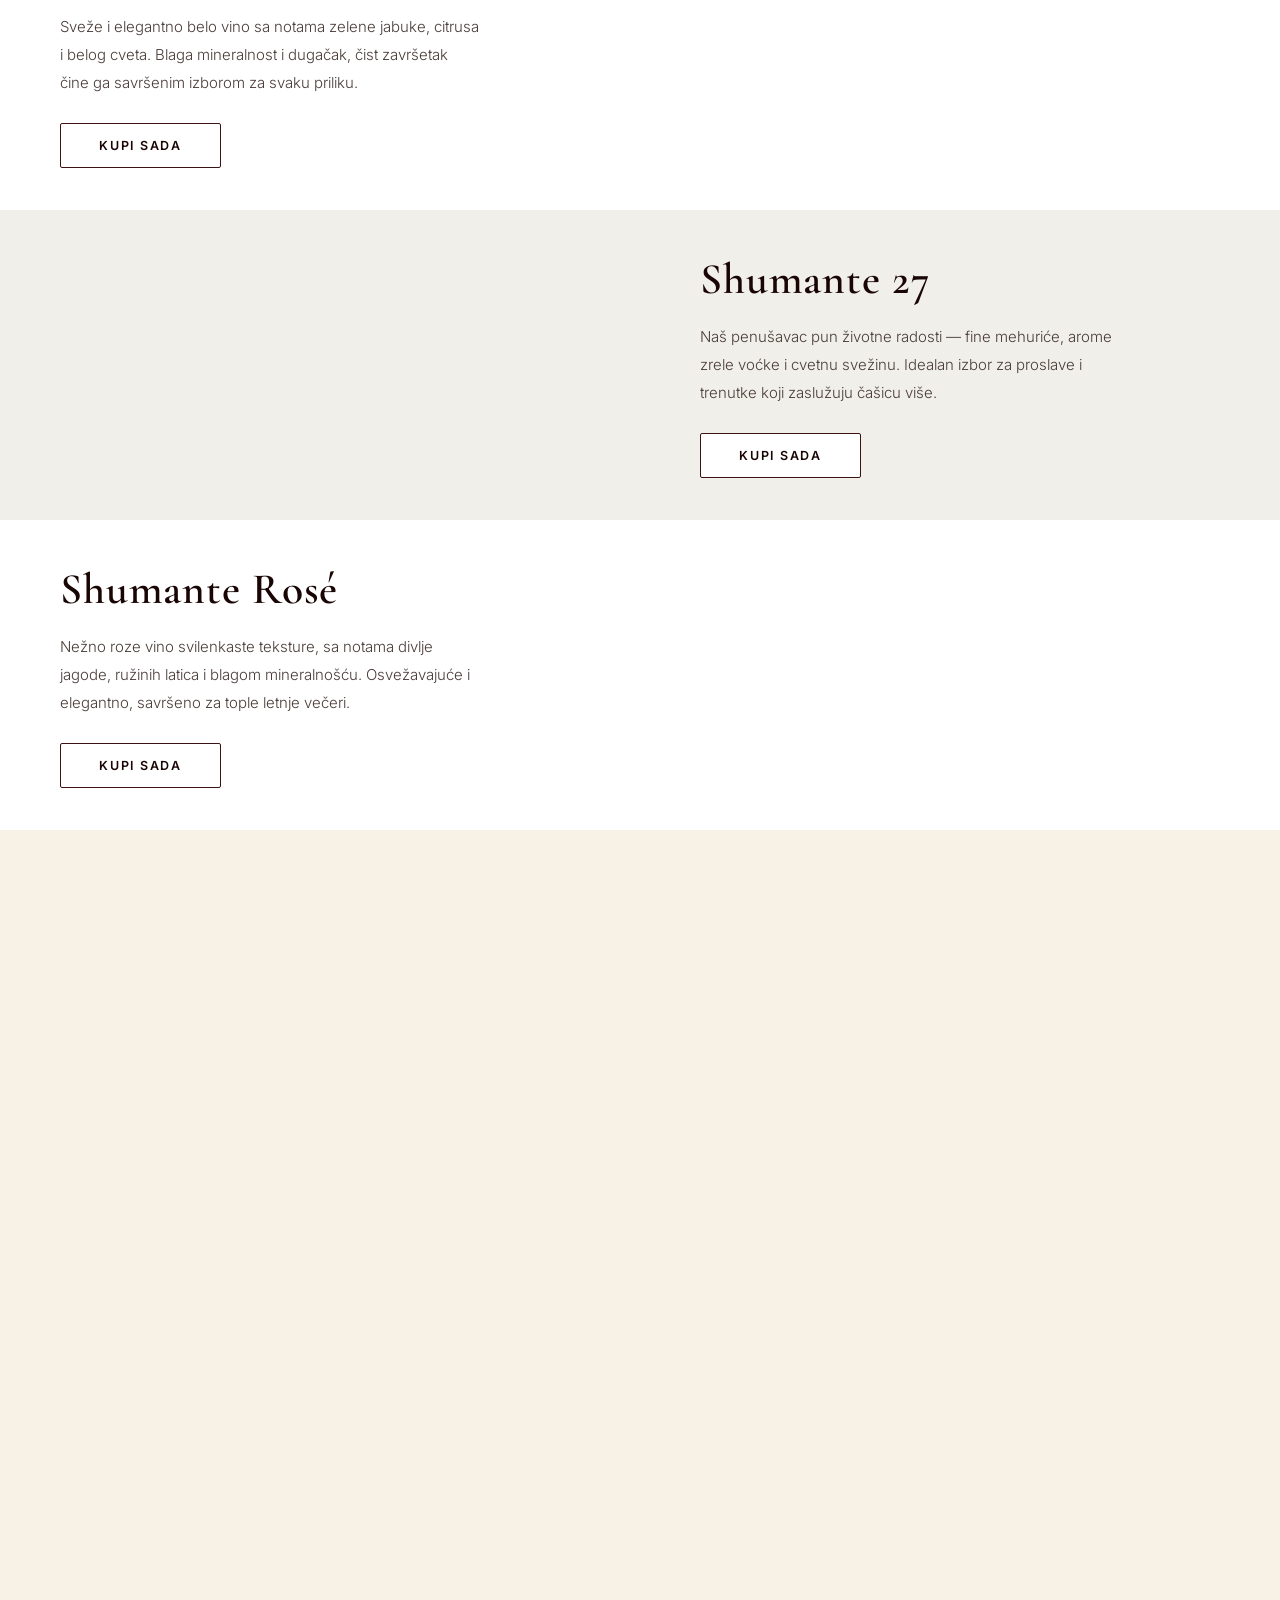
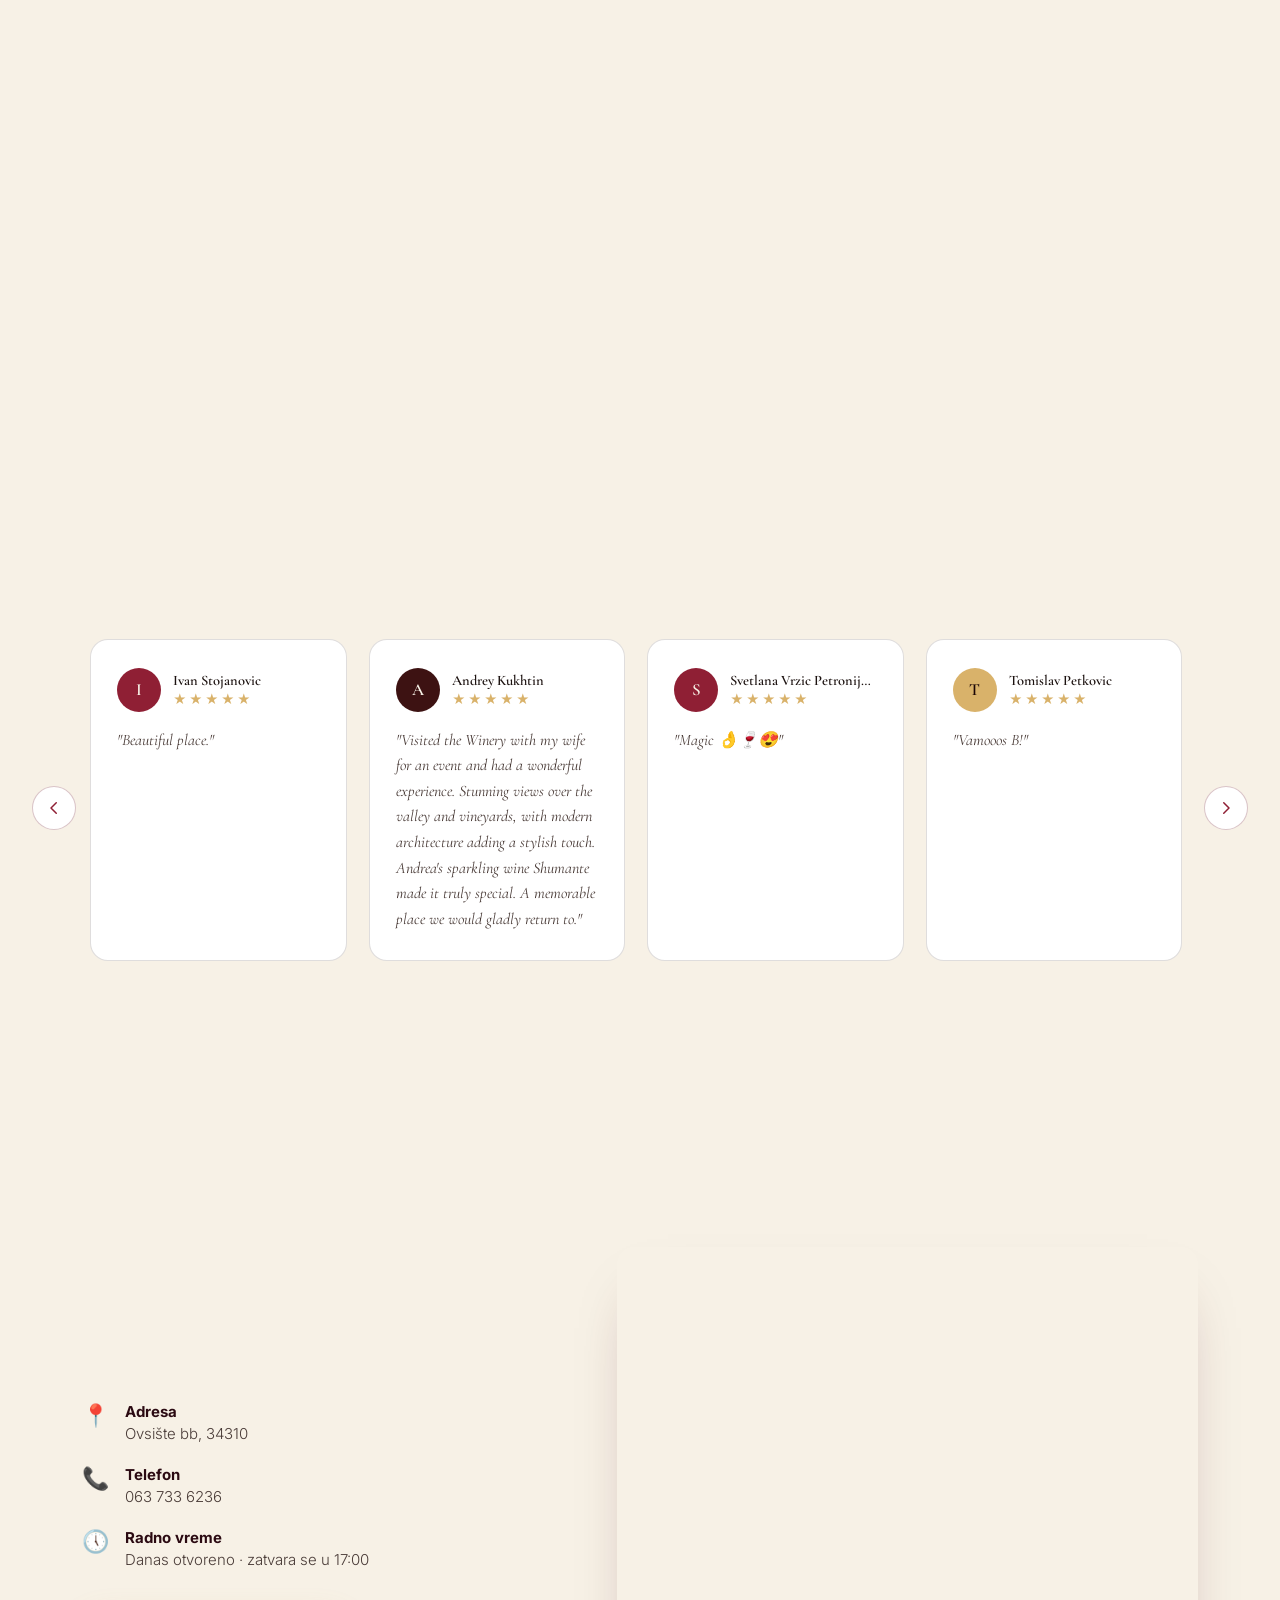
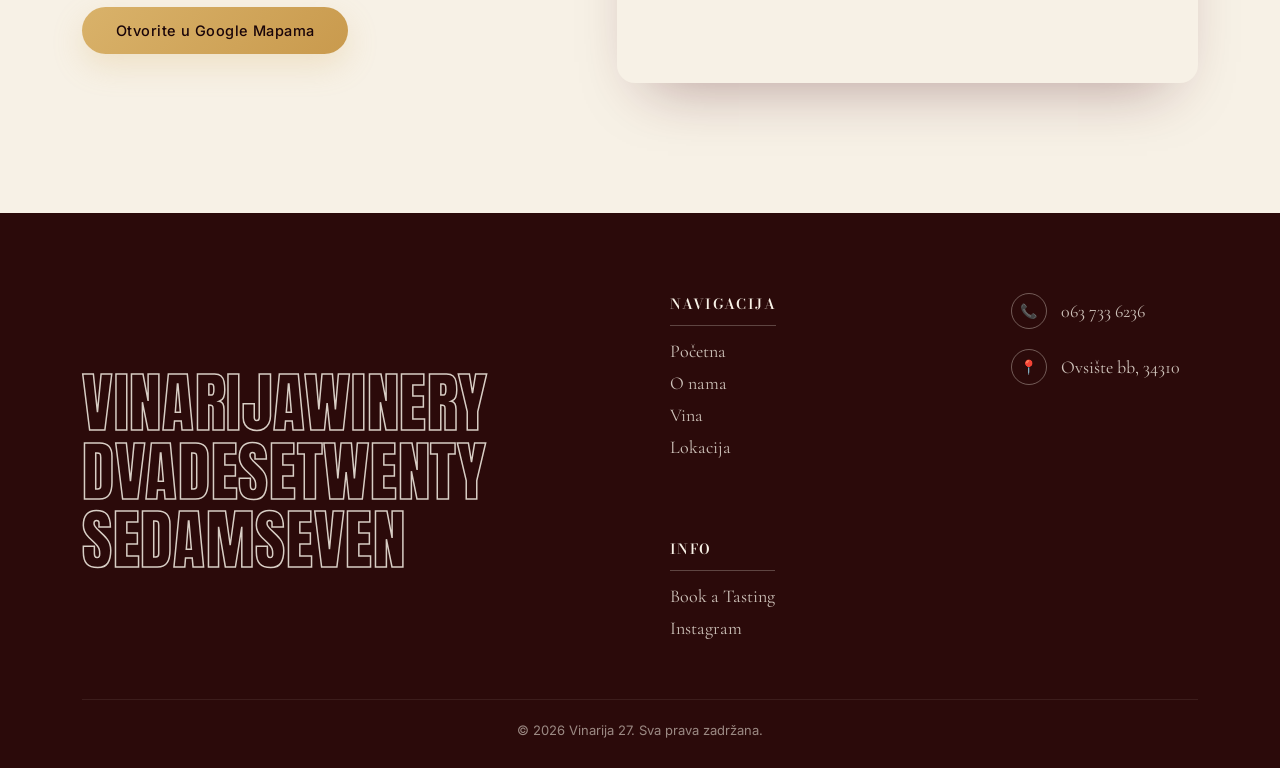
==== commit 7b96ad8e: "Add a language toggle to the left side of the mobile navbar Mirrors the hamburger on the right: "EN " ====
--- a/index.html
+++ b/index.html
@@ -30,6 +30,7 @@
 
 <nav id="navbar">
   <div class="nav-inner nav-split">
+    <span class="nav-lang mobile-nav-lang" id="mobileNavLang" role="button" tabindex="0"><span class="nav-lang-label">EN</span> <i>▾</i></span>
     <div class="nav-links nav-left">
       <span class="nav-lang">SR <i>▾</i></span>
       <button class="nav-icon-btn" aria-label="Pretraga">
--- a/css/style.css
+++ b/css/style.css
@@ -1683,3 +1683,18 @@
   .mobile-cta-book { background: var(--gold-300); color: var(--forest-900); }
   footer { padding-bottom: 88px; }
 }
+
+/* ---------- Mobile navbar language toggle (left side, mirrors the hamburger on the right) ---------- */
+.mobile-nav-lang { display: none; }
+@media (max-width: 1080px) {
+  .mobile-nav-lang {
+    display: inline-flex;
+    align-items: center;
+    gap: 2px;
+    position: absolute;
+    left: 32px;
+    top: 50%;
+    transform: translateY(-50%);
+    cursor: pointer;
+  }
+}
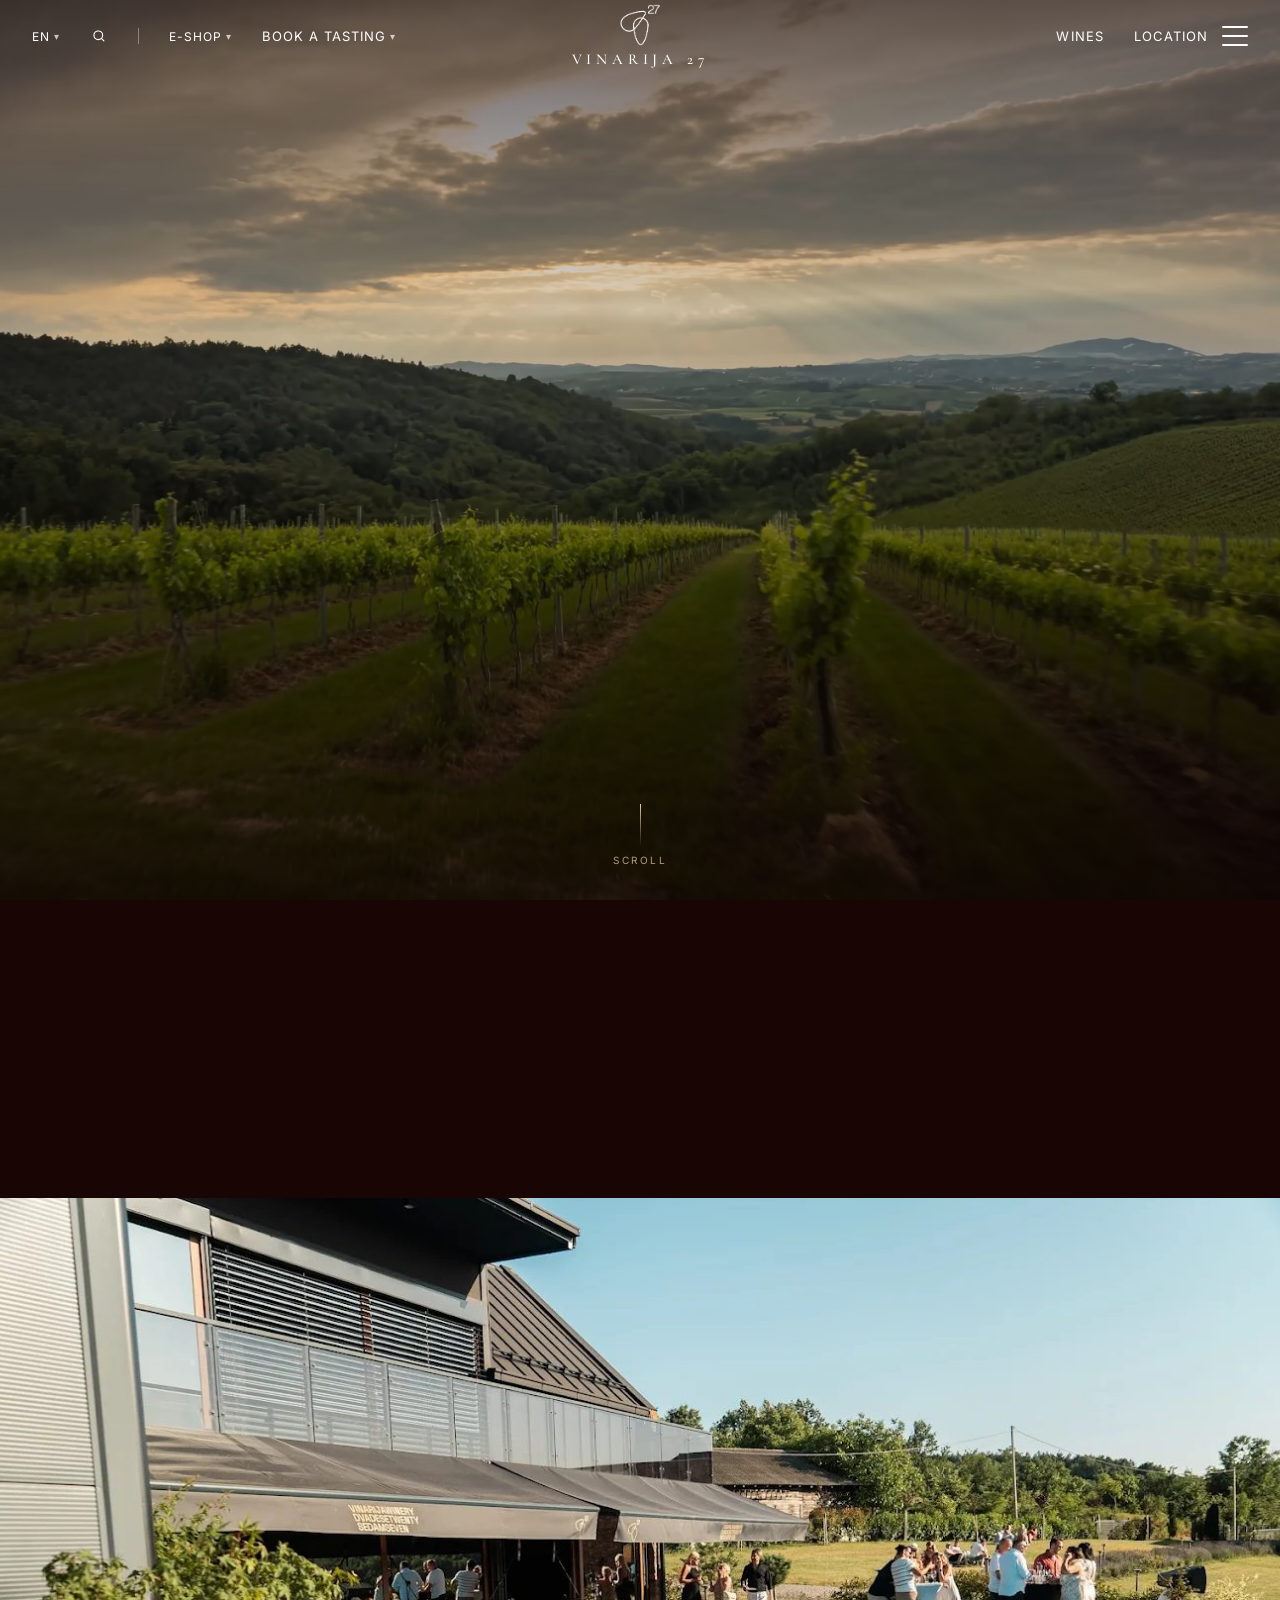
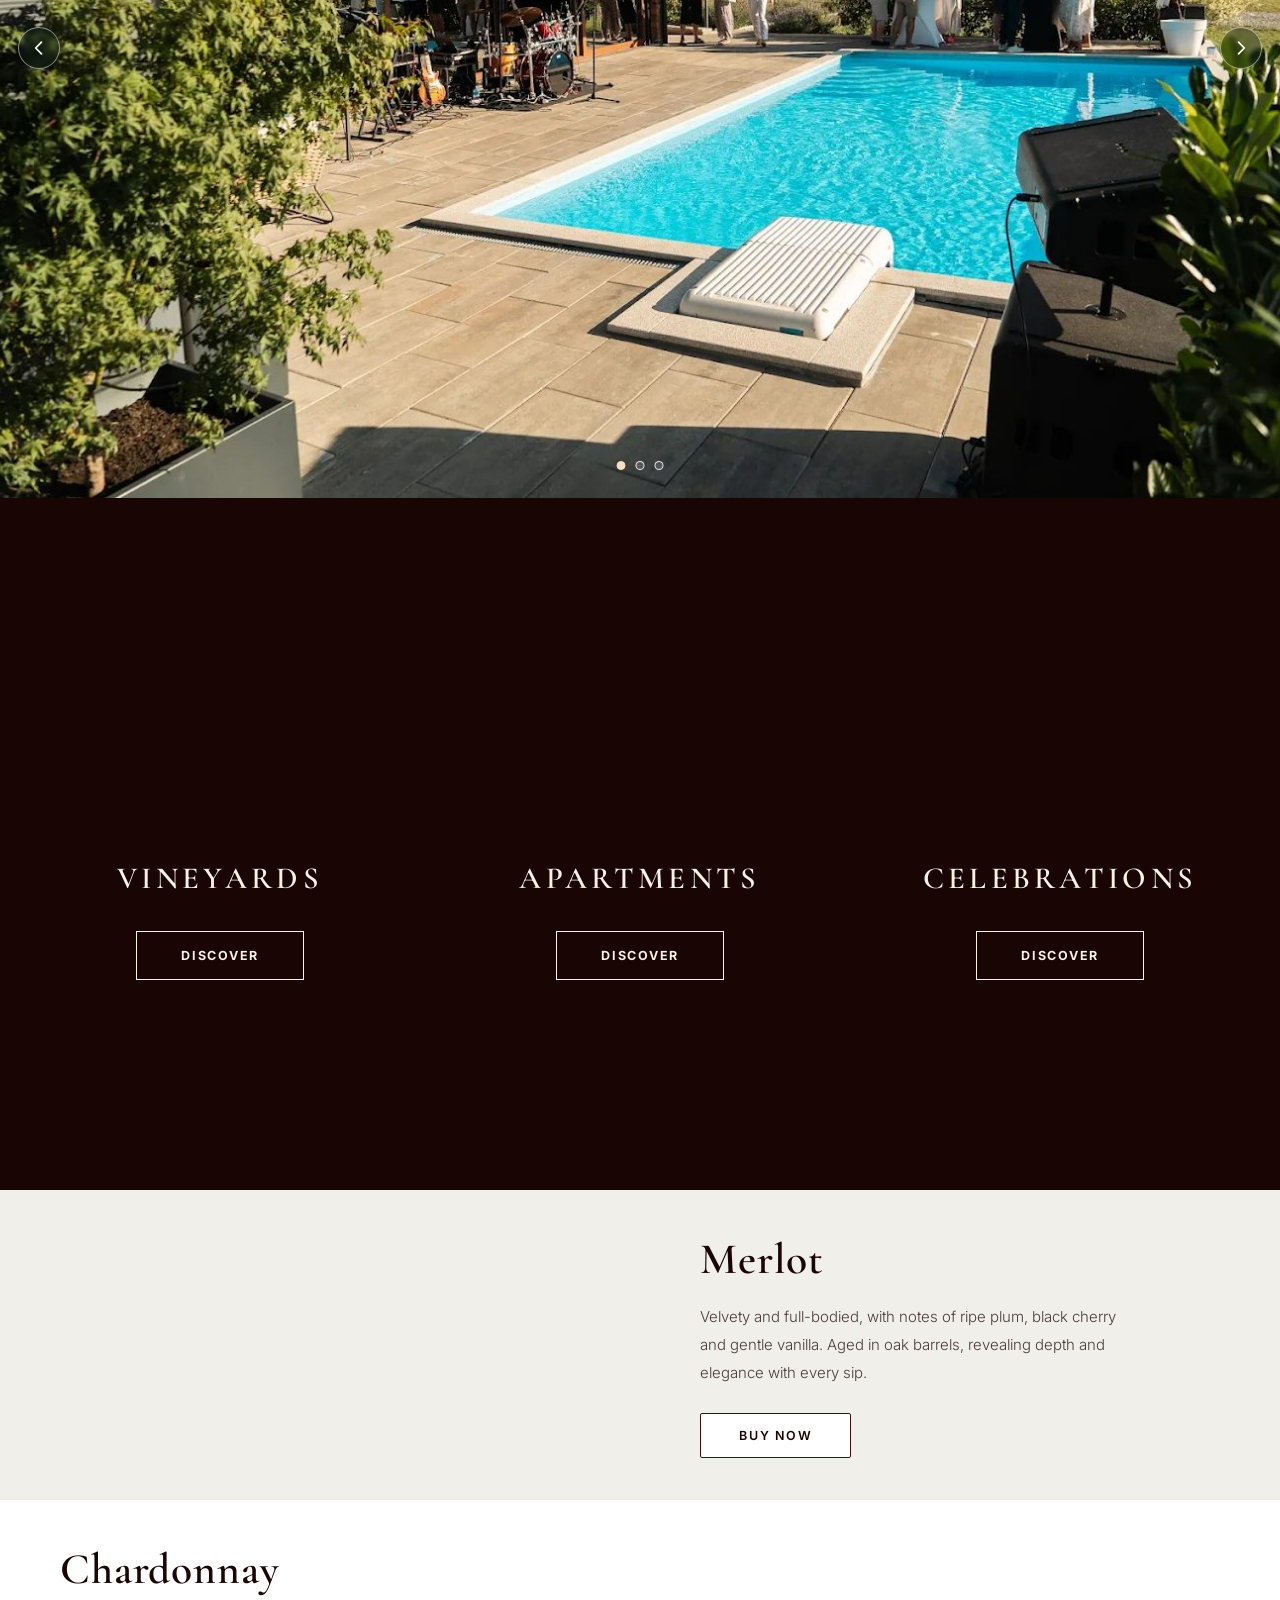
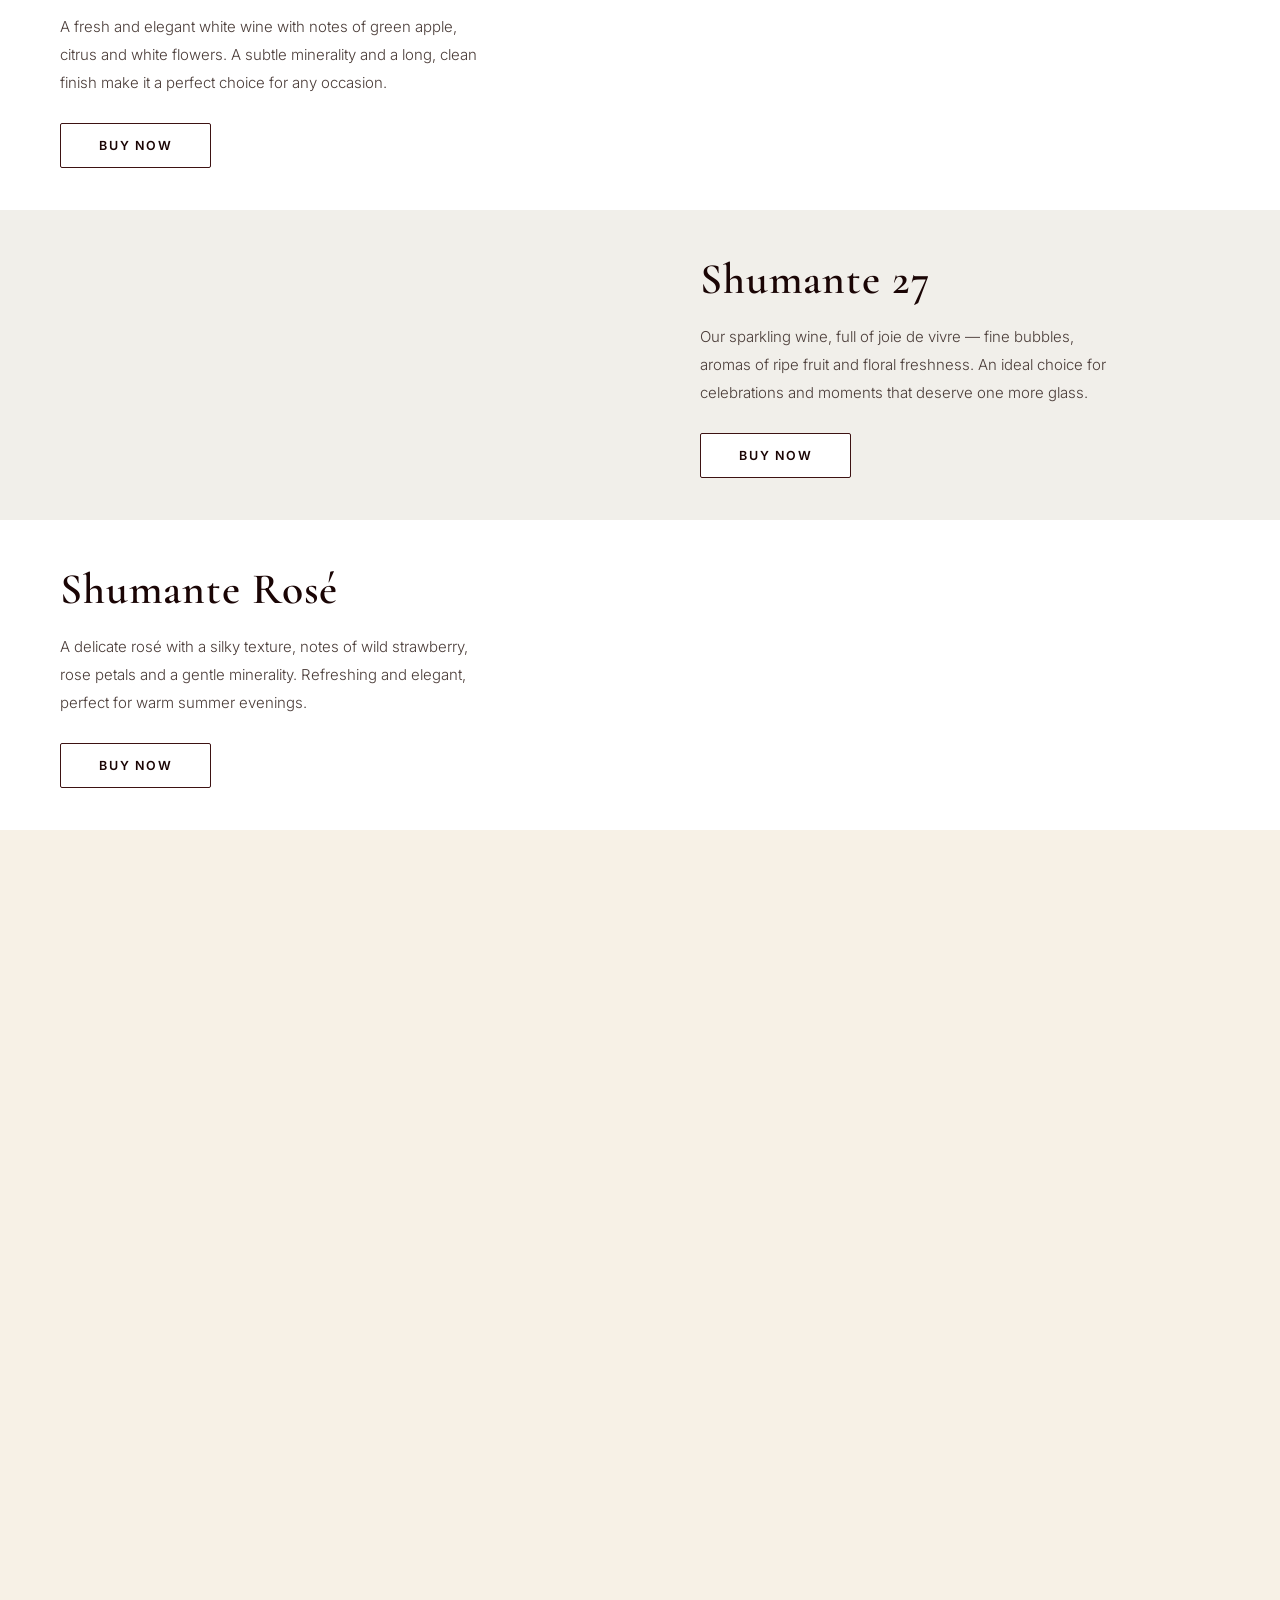
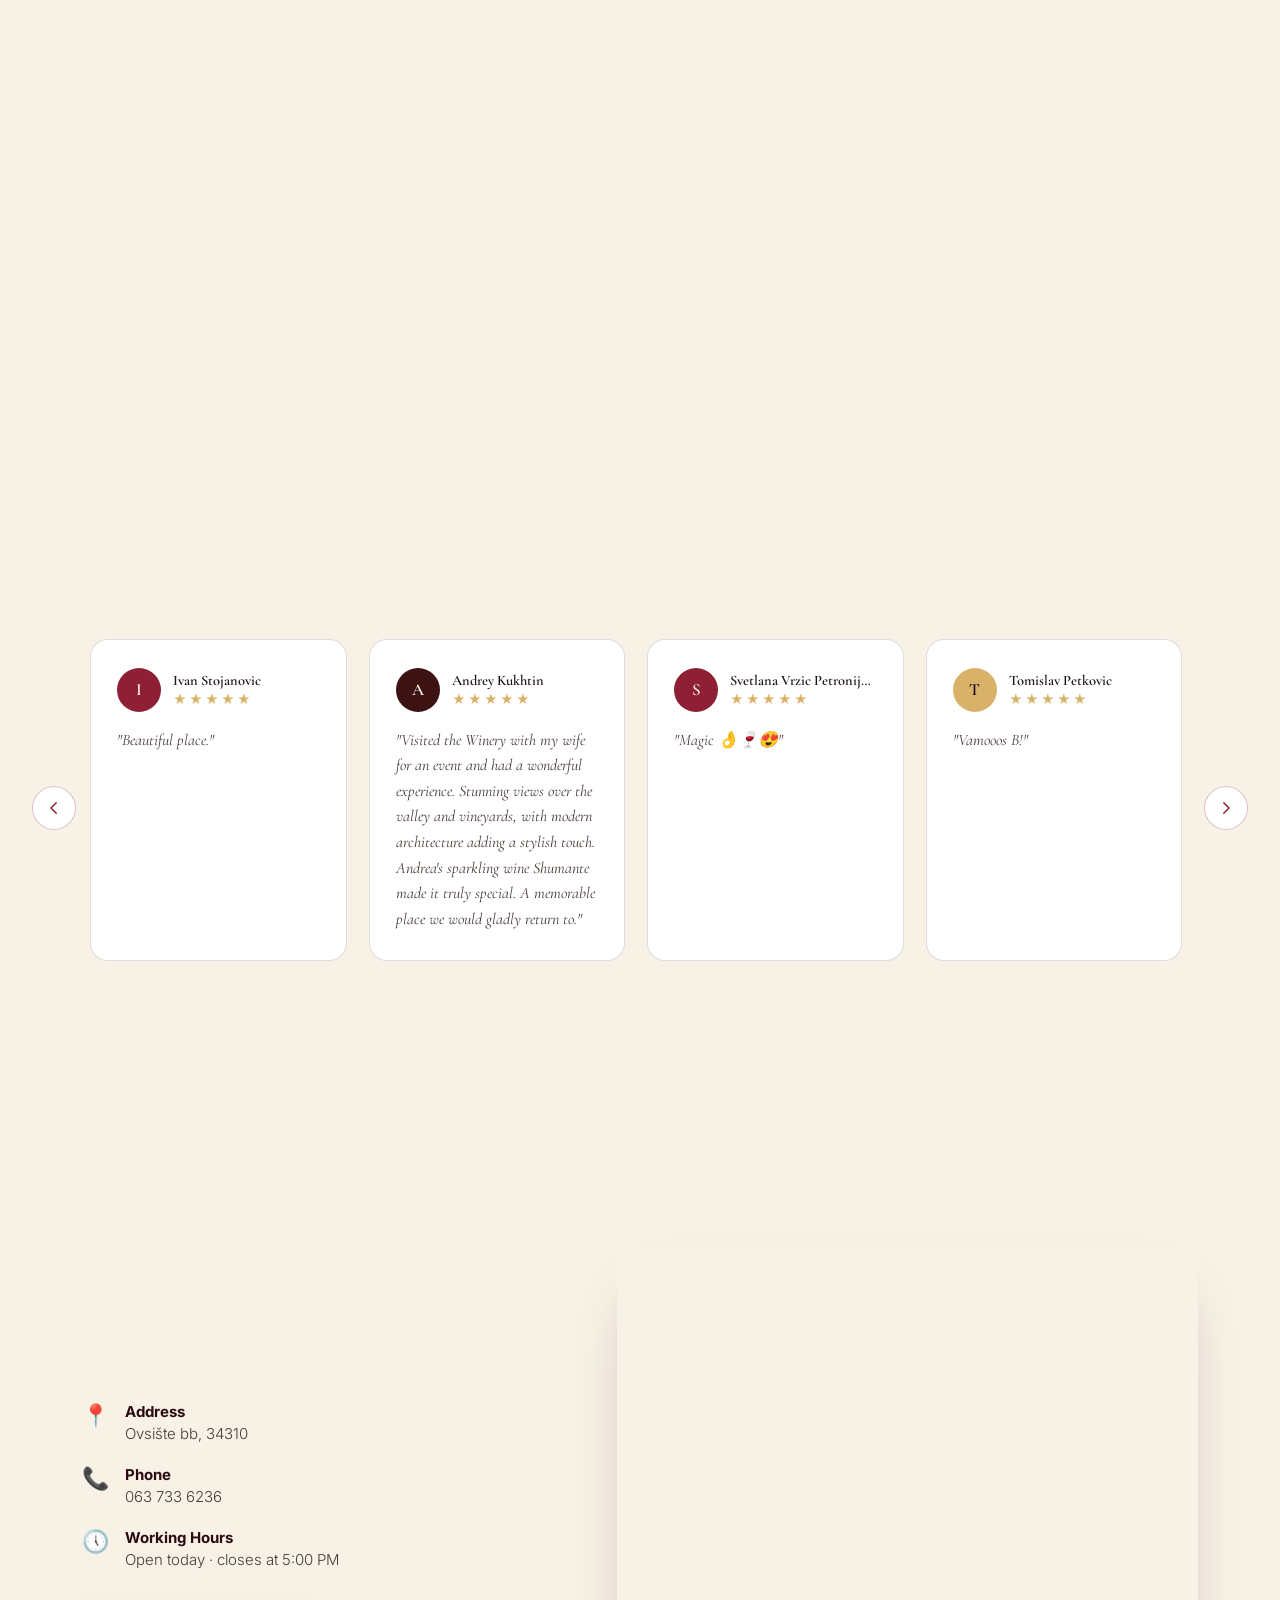
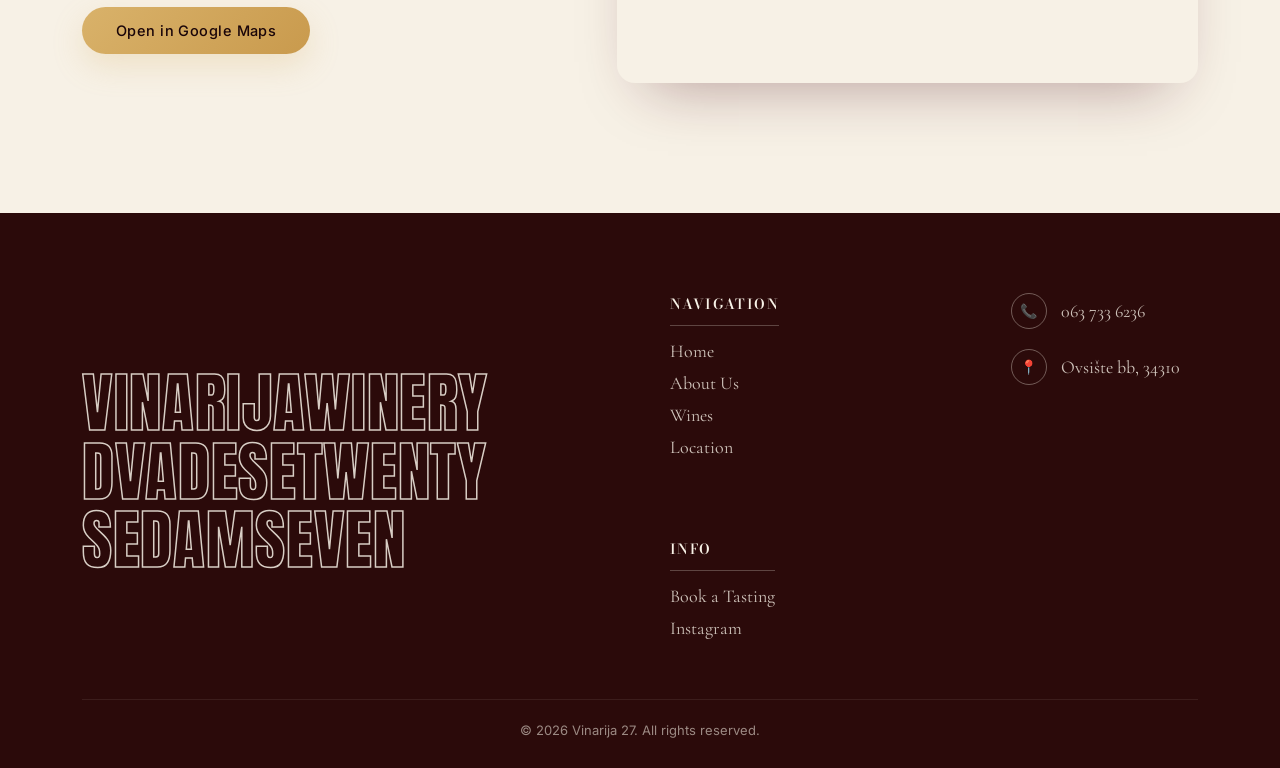
==== commit 7aba0d37: "Make the EN/SR nav toggles switch the whole page's language Every piece of visible Serbian text (nav" ====
--- a/index.html
+++ b/index.html
@@ -1,5 +1,5 @@
 <!DOCTYPE html>
-<html lang="sr">
+<html lang="en">
 <head>
 <meta charset="UTF-8">
 <meta name="viewport" content="width=device-width, initial-scale=1.0">
@@ -30,10 +30,10 @@
 
 <nav id="navbar">
   <div class="nav-inner nav-split">
-    <span class="nav-lang mobile-nav-lang" id="mobileNavLang" role="button" tabindex="0"><span class="nav-lang-label">EN</span> <i>▾</i></span>
+    <span class="nav-lang mobile-nav-lang" id="navLangMobile" role="button" tabindex="0"><span class="nav-lang-label">EN</span> <i>▾</i></span>
     <div class="nav-links nav-left">
-      <span class="nav-lang">SR <i>▾</i></span>
-      <button class="nav-icon-btn" aria-label="Pretraga">
+      <span class="nav-lang" id="navLangDesktop" role="button" tabindex="0"><span class="nav-lang-label">EN</span> <i>▾</i></span>
+      <button class="nav-icon-btn" aria-label="Pretraga" data-en-aria="Search">
         <svg viewBox="0 0 20 20" fill="none"><circle cx="9" cy="9" r="6.2" stroke="currentColor" stroke-width="1.6"/><path d="M17 17l-3.6-3.6" stroke="currentColor" stroke-width="1.6" stroke-linecap="round"/></svg>
       </button>
       <span class="nav-divider"></span>
@@ -46,10 +46,10 @@
     </a>
     <div class="nav-right-group">
       <div class="nav-links nav-right">
-        <a href="#wine-showcase">Vina</a>
-        <a href="#location">Lokacija</a>
-      </div>
-      <button id="navToggle" aria-label="Meni">
+        <a href="#wine-showcase" data-en="Wines">Vina</a>
+        <a href="#location" data-en="Location">Lokacija</a>
+      </div>
+      <button id="navToggle" aria-label="Meni" data-en-aria="Menu">
         <span></span><span></span><span></span>
       </button>
     </div>
@@ -65,7 +65,7 @@
     </a>
     <div class="menu-topbar-right">
       <a href="#contact" class="menu-book-btn">Book a Tasting</a>
-      <button id="menuClose" aria-label="Zatvori meni">
+      <button id="menuClose" aria-label="Zatvori meni" data-en-aria="Close menu">
         <svg viewBox="0 0 24 24" fill="none"><path d="M6 6l12 12M18 6L6 18" stroke="currentColor" stroke-width="1.6" stroke-linecap="round"/></svg>
       </button>
     </div>
@@ -74,28 +74,28 @@
     <a href="#home" class="menu-item">
       <span class="menu-item-num">01</span>
       <span class="menu-item-text">
-        <span class="menu-item-word">Početna</span>
+        <span class="menu-item-word" data-en="Home">Početna</span>
         <span class="menu-item-thumb"><img src="images/vinogradi-hero.jpg" alt=""></span>
       </span>
     </a>
     <a href="#about" class="menu-item">
       <span class="menu-item-num">02</span>
       <span class="menu-item-text">
-        <span class="menu-item-word">O nama</span>
+        <span class="menu-item-word" data-en="About Us">O nama</span>
         <span class="menu-item-thumb"><img src="images/proslave-photo-2.jpg" alt=""></span>
       </span>
     </a>
     <a href="#wine-showcase" class="menu-item">
       <span class="menu-item-num">03</span>
       <span class="menu-item-text">
-        <span class="menu-item-word">Vina i ponuda</span>
+        <span class="menu-item-word" data-en="Wine &amp; Offer">Vina i ponuda</span>
         <span class="menu-item-thumb"><img src="images/wine-family.jpg" alt=""></span>
       </span>
     </a>
     <a href="#location" class="menu-item">
       <span class="menu-item-num">04</span>
       <span class="menu-item-text">
-        <span class="menu-item-word">Lokacija</span>
+        <span class="menu-item-word" data-en="Location">Lokacija</span>
         <span class="menu-item-thumb"><img src="images/estate-1.jpg" alt=""></span>
       </span>
     </a>
@@ -126,11 +126,11 @@
     </div>
     <div class="hero-gradient"></div>
 
-    <h1 class="visually-hidden">Dobrodošli u Vinariju 27</h1>
+    <h1 class="visually-hidden" data-en="Welcome to Vinarija 27">Dobrodošli u Vinariju 27</h1>
 
     <div class="scroll-cue">
       <span></span>
-      <p>Skrolujte</p>
+      <p data-en="Scroll">Skrolujte</p>
     </div>
   </div>
 </header>
@@ -150,16 +150,16 @@
         <div class="statement-slide active" style="background-image:url('images/pool.jpg')"></div>
         <div class="statement-slide" style="background-image:url('images/bottling-hall.jpg')"></div>
         <div class="statement-slide" style="background-image:url('images/interior-view.jpg')"></div>
-        <button class="slider-arrow slider-arrow-prev" id="statementPrev" aria-label="Prethodna slika">
+        <button class="slider-arrow slider-arrow-prev" id="statementPrev" aria-label="Prethodna slika" data-en-aria="Previous image">
           <svg viewBox="0 0 24 24" fill="none"><path d="M15 5l-7 7 7 7" stroke="currentColor" stroke-width="2" stroke-linecap="round" stroke-linejoin="round"/></svg>
         </button>
-        <button class="slider-arrow slider-arrow-next" id="statementNext" aria-label="Sledeća slika">
+        <button class="slider-arrow slider-arrow-next" id="statementNext" aria-label="Sledeća slika" data-en-aria="Next image">
           <svg viewBox="0 0 24 24" fill="none"><path d="M9 5l7 7-7 7" stroke="currentColor" stroke-width="2" stroke-linecap="round" stroke-linejoin="round"/></svg>
         </button>
         <div class="statement-slider-dots" id="statementSliderDots">
-          <button class="slider-dot active" data-index="0" aria-label="Slika 1: bazen"></button>
-          <button class="slider-dot" data-index="1" aria-label="Slika 2: sala za flaširanje vina"></button>
-          <button class="slider-dot" data-index="2" aria-label="Slika 3: enterijer sa pogledom na vinograde"></button>
+          <button class="slider-dot active" data-index="0" aria-label="Slika 1: bazen" data-en-aria="Image 1: pool"></button>
+          <button class="slider-dot" data-index="1" aria-label="Slika 2: sala za flaširanje vina" data-en-aria="Image 2: bottling hall"></button>
+          <button class="slider-dot" data-index="2" aria-label="Slika 3: enterijer sa pogledom na vinograde" data-en-aria="Image 3: interior with vineyard view"></button>
         </div>
       </div>
       <div class="statement-text" id="statementText">
@@ -184,7 +184,7 @@
         <div class="estate-panel-image" style="background-image:url('images/estate-1.jpg')"></div>
         <div class="estate-panel-overlay"></div>
         <div class="estate-panel-content">
-          <h3 class="estate-panel-title">Vinogradi</h3>
+          <h3 class="estate-panel-title" data-en="Vineyards">Vinogradi</h3>
           <a href="vinogradi.html" class="btn-rect page-transition-link">DISCOVER</a>
         </div>
       </div>
@@ -192,7 +192,7 @@
         <div class="estate-panel-image" style="background-image:url('images/estate-2.jpg')"></div>
         <div class="estate-panel-overlay"></div>
         <div class="estate-panel-content">
-          <h3 class="estate-panel-title">Apartmani</h3>
+          <h3 class="estate-panel-title" data-en="Apartments">Apartmani</h3>
           <a href="apartmani.html" class="btn-rect page-transition-link">DISCOVER</a>
         </div>
       </div>
@@ -200,7 +200,7 @@
         <div class="estate-panel-image" style="background-image:url('images/estate-3.jpg')"></div>
         <div class="estate-panel-overlay"></div>
         <div class="estate-panel-content">
-          <h3 class="estate-panel-title">Proslave</h3>
+          <h3 class="estate-panel-title" data-en="Celebrations">Proslave</h3>
           <a href="proslave.html" class="btn-rect page-transition-link">DISCOVER</a>
         </div>
       </div>
@@ -215,8 +215,8 @@
     </div>
     <div class="bottle-copy">
       <h3 class="bottle-name">Merlot</h3>
-      <p class="bottle-desc">Baršunast i puninog tela, sa notama zrele šljive, crne trešnje i blage vanile. Odležava u hrastovim buradima, otkrivajući slojevitost i eleganciju sa svakim gutljajem.</p>
-      <a href="#contact" class="btn-outline-gold">KUPI SADA</a>
+      <p class="bottle-desc" data-en="Velvety and full-bodied, with notes of ripe plum, black cherry and gentle vanilla. Aged in oak barrels, revealing depth and elegance with every sip.">Baršunast i puninog tela, sa notama zrele šljive, crne trešnje i blage vanile. Odležava u hrastovim buradima, otkrivajući slojevitost i eleganciju sa svakim gutljajem.</p>
+      <a href="#contact" class="btn-outline-gold" data-en="BUY NOW">KUPI SADA</a>
     </div>
   </div>
   <div class="bottle-row bottle-row-right" data-side="right">
@@ -225,8 +225,8 @@
     </div>
     <div class="bottle-copy">
       <h3 class="bottle-name">Chardonnay</h3>
-      <p class="bottle-desc">Sveže i elegantno belo vino sa notama zelene jabuke, citrusa i belog cveta. Blaga mineralnost i dugačak, čist završetak čine ga savršenim izborom za svaku priliku.</p>
-      <a href="#contact" class="btn-outline-gold">KUPI SADA</a>
+      <p class="bottle-desc" data-en="A fresh and elegant white wine with notes of green apple, citrus and white flowers. A subtle minerality and a long, clean finish make it a perfect choice for any occasion.">Sveže i elegantno belo vino sa notama zelene jabuke, citrusa i belog cveta. Blaga mineralnost i dugačak, čist završetak čine ga savršenim izborom za svaku priliku.</p>
+      <a href="#contact" class="btn-outline-gold" data-en="BUY NOW">KUPI SADA</a>
     </div>
   </div>
   <div class="bottle-row" data-side="left">
@@ -235,8 +235,8 @@
     </div>
     <div class="bottle-copy">
       <h3 class="bottle-name">Shumante 27</h3>
-      <p class="bottle-desc">Naš penušavac pun životne radosti — fine mehuriće, arome zrele voćke i cvetnu svežinu. Idealan izbor za proslave i trenutke koji zaslužuju čašicu više.</p>
-      <a href="#contact" class="btn-outline-gold">KUPI SADA</a>
+      <p class="bottle-desc" data-en="Our sparkling wine, full of joie de vivre — fine bubbles, aromas of ripe fruit and floral freshness. An ideal choice for celebrations and moments that deserve one more glass.">Naš penušavac pun životne radosti — fine mehuriće, arome zrele voćke i cvetnu svežinu. Idealan izbor za proslave i trenutke koji zaslužuju čašicu više.</p>
+      <a href="#contact" class="btn-outline-gold" data-en="BUY NOW">KUPI SADA</a>
     </div>
   </div>
   <div class="bottle-row bottle-row-right" data-side="right">
@@ -245,8 +245,8 @@
     </div>
     <div class="bottle-copy">
       <h3 class="bottle-name">Shumante Rosé</h3>
-      <p class="bottle-desc">Nežno roze vino svilenkaste teksture, sa notama divlje jagode, ružinih latica i blagom mineralnošću. Osvežavajuće i elegantno, savršeno za tople letnje večeri.</p>
-      <a href="#contact" class="btn-outline-gold">KUPI SADA</a>
+      <p class="bottle-desc" data-en="A delicate rosé with a silky texture, notes of wild strawberry, rose petals and a gentle minerality. Refreshing and elegant, perfect for warm summer evenings.">Nežno roze vino svilenkaste teksture, sa notama divlje jagode, ružinih latica i blagom mineralnošću. Osvežavajuće i elegantno, savršeno za tople letnje večeri.</p>
+      <a href="#contact" class="btn-outline-gold" data-en="BUY NOW">KUPI SADA</a>
     </div>
   </div>
 </section>
@@ -260,19 +260,19 @@
     <hr class="food-divider">
     <div class="food-grid">
       <div class="food-photo food-photo-left">
-        <img src="images/food-terrace.jpg" alt="Terasa restorana Vinarije 27">
+        <img src="images/food-terrace.jpg" alt="Terasa restorana Vinarije 27" data-en-alt="Terrace of the Vinarija 27 restaurant">
       </div>
       <div class="food-copy">
-        <span class="section-label">Restoran</span>
-        <h3 class="food-subheading">Posvećenost u svakom detalju</h3>
-        <p class="lead">Naša vinarija nudi jedinstveno gastronomsko iskustvo, gde se tradicionalni ukusi Šumadije spajaju sa modernim pristupom kulinarstvu. Uživajte u pažljivo pripremljenim jelima uz čašu našeg vina.</p>
+        <span class="section-label" data-en="Restaurant">Restoran</span>
+        <h3 class="food-subheading" data-en="Dedication in every detail">Posvećenost u svakom detalju</h3>
+        <p class="lead" data-en="Our winery offers a unique gastronomic experience, where the traditional flavors of Šumadija meet a modern approach to cuisine. Enjoy carefully prepared dishes alongside a glass of our wine.">Naša vinarija nudi jedinstveno gastronomsko iskustvo, gde se tradicionalni ukusi Šumadije spajaju sa modernim pristupom kulinarstvu. Uživajte u pažljivo pripremljenim jelima uz čašu našeg vina.</p>
         <a href="restoran.html" class="btn-rect page-transition-link">VIEW</a>
       </div>
       <div class="food-photo food-photo-right">
-        <img src="images/food-plate.jpg" alt="Jelo iz ponude restorana">
+        <img src="images/food-plate.jpg" alt="Jelo iz ponude restorana" data-en-alt="A dish from the restaurant's menu">
       </div>
       <div class="food-photo food-photo-below">
-        <img src="images/food-plating.jpg" alt="Finalno plasiranje jela na tanjir">
+        <img src="images/food-plating.jpg" alt="Finalno plasiranje jela na tanjir" data-en-alt="Final plating of a dish">
       </div>
     </div>
   </div>
@@ -283,12 +283,12 @@
   <section id="about">
     <div class="testimonials-head">
       <h2 class="reviews-heading">REVIEWS</h2>
-      <p class="testimonials-sub">Preko 50+ recenzija na Google-u od naših gostiju</p>
+      <p class="testimonials-sub" data-en="Over 50+ reviews on Google from our guests">Preko 50+ recenzija na Google-u od naših gostiju</p>
       <p class="testimonials-rating">4.8 / 5.0 <span class="stars" aria-hidden="true">★★★★★</span></p>
       <a href="https://www.google.com/maps/search/?api=1&query=Vinarija+27+Ovsi%C5%A1te+bb+34310" target="_blank" rel="noopener" class="btn-rect reviews-viewall">VIEW ALL</a>
     </div>
     <div class="testimonials-carousel">
-      <button class="testimonials-arrow testimonials-arrow-prev" id="testimonialsPrev" aria-label="Prethodna recenzija">
+      <button class="testimonials-arrow testimonials-arrow-prev" id="testimonialsPrev" aria-label="Prethodna recenzija" data-en-aria="Previous review">
         <svg viewBox="0 0 24 24" fill="none"><path d="M15 5l-7 7 7 7" stroke="currentColor" stroke-width="2" stroke-linecap="round" stroke-linejoin="round"/></svg>
       </button>
       <div class="testimonials-track" id="testimonialsTrack">
@@ -503,7 +503,7 @@
               </div>
             </blockquote>
       </div>
-      <button class="testimonials-arrow testimonials-arrow-next" id="testimonialsNext" aria-label="Sledeća recenzija">
+      <button class="testimonials-arrow testimonials-arrow-next" id="testimonialsNext" aria-label="Sledeća recenzija" data-en-aria="Next review">
         <svg viewBox="0 0 24 24" fill="none"><path d="M9 5l7 7-7 7" stroke="currentColor" stroke-width="2" stroke-linecap="round" stroke-linejoin="round"/></svg>
       </button>
     </div>
@@ -512,36 +512,36 @@
   <section id="location">
     <div class="container location-grid">
       <div class="location-info">
-        <p class="section-label">Posetite nas</p>
-        <h2>Pronađite Vinariju 27</h2>
+        <p class="section-label" data-en="Visit Us">Posetite nas</p>
+        <h2 data-en="Find Vinarija 27">Pronađite Vinariju 27</h2>
         <ul class="info-list">
           <li>
             <span class="info-icon">📍</span>
             <div>
-              <strong>Adresa</strong>
+              <strong data-en="Address">Adresa</strong>
               <p>Ovsište bb, 34310</p>
             </div>
           </li>
           <li>
             <span class="info-icon">📞</span>
             <div>
-              <strong>Telefon</strong>
+              <strong data-en="Phone">Telefon</strong>
               <p><a href="tel:+381637336236">063 733 6236</a></p>
             </div>
           </li>
           <li>
             <span class="info-icon">🕔</span>
             <div>
-              <strong>Radno vreme</strong>
-              <p>Danas otvoreno &middot; zatvara se u 17:00</p>
+              <strong data-en="Working Hours">Radno vreme</strong>
+              <p data-en="Open today &middot; closes at 5:00 PM">Danas otvoreno &middot; zatvara se u 17:00</p>
             </div>
           </li>
         </ul>
-        <a class="btn btn-primary" href="https://www.google.com/maps/search/?api=1&query=Vinarija+27+Ovsi%C5%A1te+bb+34310" target="_blank" rel="noopener">Otvorite u Google Mapama</a>
+        <a class="btn btn-primary" href="https://www.google.com/maps/search/?api=1&query=Vinarija+27+Ovsi%C5%A1te+bb+34310" target="_blank" rel="noopener" data-en="Open in Google Maps">Otvorite u Google Mapama</a>
       </div>
       <div class="location-map">
         <iframe
-          title="Mapa — Vinarija 27"
+          title="Mapa — Vinarija 27" data-en-title="Map — Vinarija 27"
           src="https://www.google.com/maps?q=Vinarija+27,+Ovsi%C5%A1te+bb,+34310+Ovsi%C5%A1te,+Srbija&output=embed"
           loading="lazy"
           referrerpolicy="no-referrer-when-downgrade">
@@ -563,11 +563,11 @@
         <div class="footer-links">
           <div class="footer-columns">
             <div class="footer-col">
-              <h4>Navigacija</h4>
-              <a href="#home">Početna</a>
-              <a href="#about">O nama</a>
-              <a href="#wine-showcase">Vina</a>
-              <a href="#location">Lokacija</a>
+              <h4 data-en="Navigation">Navigacija</h4>
+              <a href="#home" data-en="Home">Početna</a>
+              <a href="#about" data-en="About Us">O nama</a>
+              <a href="#wine-showcase" data-en="Wines">Vina</a>
+              <a href="#location" data-en="Location">Lokacija</a>
             </div>
             <div class="footer-col">
               <h4>Info</h4>
@@ -588,7 +588,7 @@
         </div>
       </div>
     </div>
-    <p class="footer-note">&copy; <span id="year"></span> Vinarija 27. Sva prava zadržana.</p>
+    <p class="footer-note">&copy; <span id="year"></span> Vinarija 27. <span data-en="All rights reserved.">Sva prava zadržana.</span></p>
   </div>
 </footer>
 
